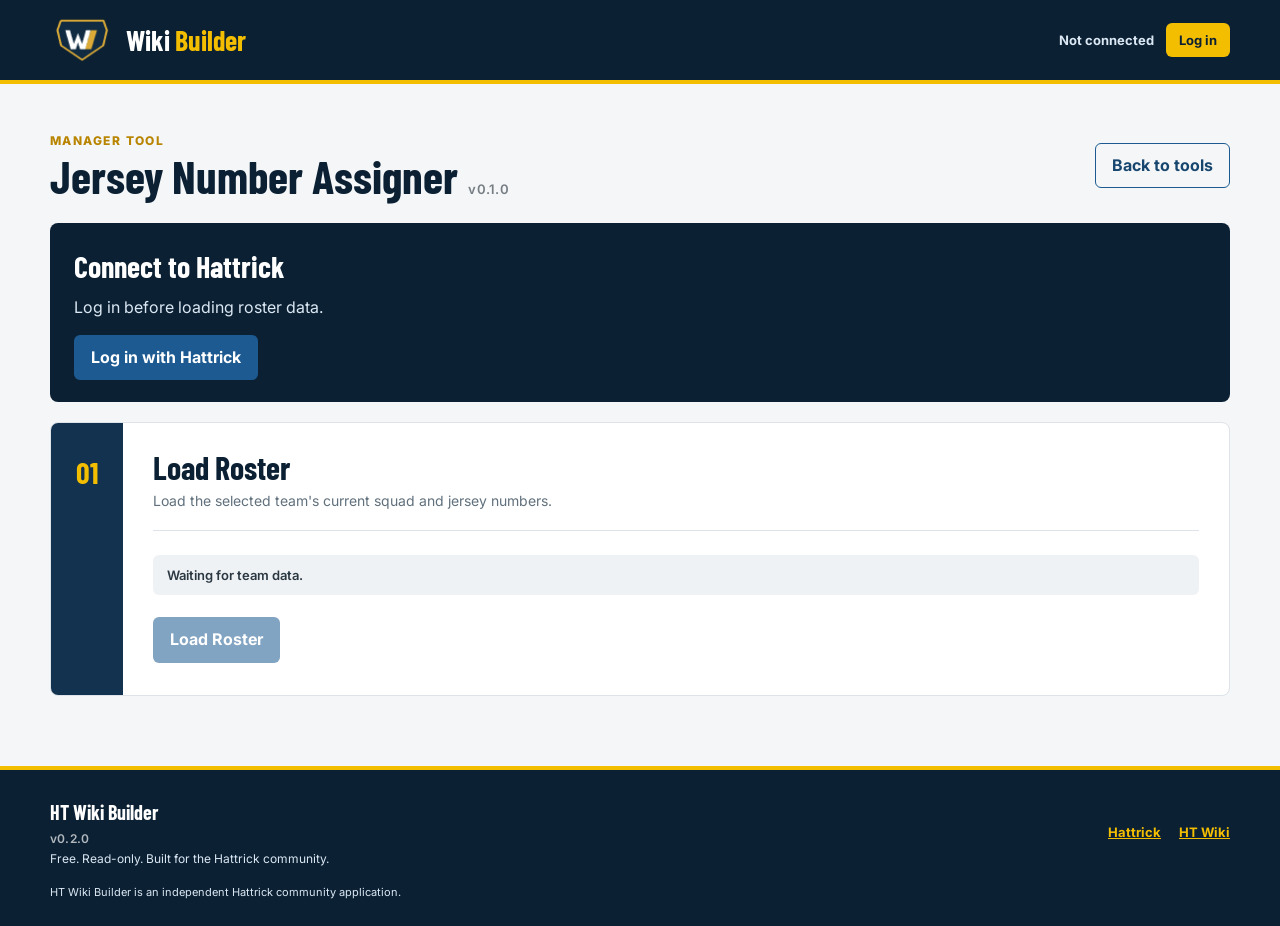
==== jersey.html @ 8957c94c "add jersey and full update" ====
<!DOCTYPE html><html lang="en"><head><meta charset="UTF-8"><meta name="viewport" content="width=device-width,initial-scale=1.0"><title>Jersey Number Assigner - HT Wiki Builder</title><meta name="description" content="Prepare jersey number assignments for your Hattrick roster."><link rel="icon" href="/favicon.ico" sizes="any"><link rel="icon" type="image/png" sizes="32x32" href="/favicon-32x32.png"><link rel="apple-touch-icon" href="/apple-touch-icon.png"><link rel="preconnect" href="https://fonts.googleapis.com"><link rel="preconnect" href="https://fonts.gstatic.com" crossorigin><link href="https://fonts.googleapis.com/css2?family=Barlow+Condensed:wght@500;600;700&family=Inter:wght@400;500;600;700&display=swap" rel="stylesheet"><link rel="stylesheet" href="/styles.css?v=0.2.0"></head><body>
<header class="site-header"><div class="header-inner"><a class="brand" href="/"><span class="brand-mark"><img class="brand-logo" src="/ht-wiki-builder-logo.png" alt=""></span><span class="brand-name"><span class="brand-wiki">Wiki</span><span class="brand-builder">Builder</span></span></a><div class="header-status"><div id="user-status" class="user-status">Not connected</div><a id="header-login" class="button button-small button-gold" href="/auth/login">Log in</a><a id="header-logout" class="button button-small button-outline" href="/auth/logout" hidden>Log out</a></div></div></header>
<main class="builder-page"><div class="builder-page-inner"><div class="builder-heading"><div><div class="eyebrow">Manager Tool</div><div class="builder-title-line"><h1>Jersey Number Assigner</h1><span class="page-version" data-htwb-version="jersey"></span></div></div><a class="button button-outline-dark" href="/">Back to tools</a></div>
<div id="login-panel" class="builder-login"><h2>Connect to Hattrick</h2><p>Log in before loading roster data.</p><a class="button button-primary" href="/auth/login">Log in with Hattrick</a></div><div id="connected-panel" class="builder-account" hidden><div><span class="builder-account-label">Connected to Hattrick</span><div class="connected-team-identity"><img id="team-logo" class="connected-team-logo" alt="" referrerpolicy="no-referrer" hidden><div><strong id="team-name">Loading team...</strong><div class="builder-account-details"><span id="manager-name"></span><span id="team-id"></span></div></div></div></div></div>
<section class="builder-section"><div class="builder-section-number">01</div><div class="builder-section-content"><div class="builder-section-heading"><h2>Load Roster</h2><p>Load the selected team's current squad and jersey numbers.</p></div><div id="jersey-status" class="builder-status">Waiting for team data.</div><div class="builder-actions"><button id="jersey-load-button" class="button button-primary" type="button" disabled>Load Roster</button></div></div></section>
<section id="jersey-mode-section" class="builder-section" hidden><div class="builder-section-number">02</div><div class="builder-section-content"><div class="builder-section-heading"><h2>Choose Assignment</h2><p>Keep the current roster numbers and fill only the blanks, or prepare a complete reset.</p></div><div class="jersey-mode-grid">
<label class="jersey-mode-card"><input type="radio" name="jersey-mode" value="new" checked><span class="jersey-mode-copy"><strong>Assign numbers to unnumbered players only</strong><span>Keep every existing number and assign only players who do not currently have one.</span></span></label>
<label class="jersey-mode-card"><input type="radio" name="jersey-mode" value="reset"><span class="jersey-mode-copy"><strong>Reassign entire roster</strong><span>Prepare a complete roster reset and show only the changes you need to make.</span></span></label>
</div><div class="builder-actions"><button id="jersey-prepare-button" class="button button-primary" type="button">Prepare Numbers</button></div></div></section>
<section id="jersey-results-section" class="builder-section" hidden><div class="builder-section-number">03</div><div class="builder-section-content"><div class="builder-section-heading"><h2 id="jersey-results-title">Jersey Numbers</h2><p id="jersey-results-note"></p></div>
<div id="jersey-new-results" class="jersey-result-block" hidden><h3>Numbers to assign</h3><ul id="jersey-new-list" class="jersey-assignment-list"></ul><p id="jersey-new-empty" class="jersey-empty" hidden>Every player already has a jersey number.</p></div>
<div id="jersey-reset-results" hidden><div class="jersey-result-block"><h3>Numbers to change</h3><div id="jersey-change-table-wrap" class="table-wrap"><table><thead><tr><th>Player</th><th class="number">Current #</th><th class="number">New #</th></tr></thead><tbody id="jersey-change-body"></tbody></table></div><p id="jersey-change-empty" class="jersey-empty" hidden>No jersey numbers need to change.</p></div><div class="jersey-result-block"><h3>Unchanged</h3><ul id="jersey-unchanged-list" class="jersey-unchanged-list"></ul><p id="jersey-unchanged-empty" class="jersey-empty" hidden>No players keep their current number in this reset.</p></div></div>
</div></section></div></main>
<footer class="site-footer"><div class="footer-inner"><div><strong>HT Wiki Builder <span class="footer-version" data-htwb-version="app"></span></strong><span>Free. Read-only. Built for the Hattrick community.</span></div><div class="footer-links"><a href="https://www.hattrick.org/" target="_blank" rel="noopener noreferrer">Hattrick</a><a href="https://wiki.hattrick.org/" target="_blank" rel="noopener noreferrer">HT Wiki</a></div></div><div class="footer-legal">HT Wiki Builder is an independent Hattrick community application.</div></footer><script type="module" src="/versions.js?v=0.2.0"></script><script src="/app.js?v=0.2.0"></script><script src="/jersey.js?v=0.1.0"></script></body></html>
---- styles.css ----
:root {
  --blue-950: #0b2033;
  --blue-900: #12324f;
  --blue-800: #17466f;
  --blue-700: #1c5a91;
  --blue-600: #1e6bc1;
  --blue-100: #dbe8f4;
  --gold: #f4be00;
  --gold-dark: #b98500;
  --white: #ffffff;
  --gray-50: #f8fafc;
  --gray-100: #eef2f5;
  --gray-200: #dde3e8;
  --gray-300: #c6cfd6;
  --gray-500: #7a8791;
  --gray-600: #60707c;
  --gray-700: #46545f;
  --gray-800: #2b3842;
  --green: #1d6d45;
  --green-light: #e7f6ee;
  --red: #9b2f2f;
  --red-light: #fbecec;
}

* { box-sizing: border-box; }
html { scroll-behavior: smooth; }
body {
  margin: 0;
  color: var(--gray-800);
  background: #f4f6f8;
  font-family: "Inter", Arial, sans-serif;
  line-height: 1.45;
}
a { color: inherit; }
button, input, select, textarea { font: inherit; }
button { cursor: pointer; }
button:disabled { cursor: not-allowed; opacity: .55; }

.site-header {
  background: var(--blue-950);
  border-bottom: 4px solid var(--gold);
  color: var(--white);
}
.header-inner,
.footer-inner,
.hero-inner,
.builder-page-inner,
.tool-section {
  width: min(1180px, calc(100% - 48px));
  margin: 0 auto;
}
.header-inner {
  min-height: 80px;
  display: flex;
  align-items: center;
  justify-content: space-between;
  gap: 24px;
}
.brand { display: inline-flex; align-items: center; gap: 12px; text-decoration: none; }
.brand-mark { width: 64px; height: 52px; display: grid; place-items: center; }
.brand-logo { max-width: 100%; max-height: 100%; object-fit: contain; }
.brand-name {
  display: inline-flex;
  gap: 5px;
  font-family: "Barlow Condensed", sans-serif;
  font-size: 28px;
  font-weight: 700;
  line-height: 1;
}
.brand-wiki { color: var(--white); }
.brand-builder { color: var(--gold); }
.header-status { display: flex; align-items: center; gap: 12px; }
.user-status { color: var(--blue-100); font-size: 13px; font-weight: 700; }

.button {
  min-height: 42px;
  display: inline-flex;
  align-items: center;
  justify-content: center;
  gap: 8px;
  padding: 10px 16px;
  border: 1px solid transparent;
  border-radius: 6px;
  text-decoration: none;
  font-weight: 700;
}
.button-small { min-height: 34px; padding: 7px 12px; font-size: 13px; }
.button-primary { background: var(--blue-700); color: var(--white); }
.button-primary:hover { background: var(--blue-800); }
.button-gold { background: var(--gold); color: var(--blue-950); }
.button-outline { border-color: rgba(255,255,255,.5); color: var(--white); background: transparent; }
.button-outline-dark { border-color: var(--blue-700); color: var(--blue-800); background: transparent; }

.hero { background: linear-gradient(135deg, var(--blue-950), var(--blue-800)); color: var(--white); }
.hero-inner { padding: 62px 0; display: grid; grid-template-columns: minmax(0, 1.35fr) minmax(280px, .65fr); gap: 56px; align-items: center; }
.eyebrow { color: var(--gold-dark); font-size: 12px; font-weight: 800; letter-spacing: .12em; text-transform: uppercase; }
.hero .eyebrow { color: var(--gold); }
.hero h1 { margin: 10px 0 18px; font-family: "Barlow Condensed", sans-serif; font-size: clamp(52px, 7vw, 78px); line-height: .92; }
.hero h1 span { color: var(--gold); }
.hero-text { max-width: 680px; color: var(--blue-100); font-size: 18px; }
.login-panel, .connected-panel { margin-top: 28px; }
.login-note { margin: 10px 0 0; color: var(--blue-100); font-size: 12px; }
.connected-label, .builder-account-label { display: block; margin-bottom: 8px; font-size: 11px; font-weight: 800; letter-spacing: .08em; text-transform: uppercase; color: var(--gold); }
.connected-team-identity { display: flex; align-items: center; gap: 12px; min-width: 0; }
.connected-team-logo { height: 54px; width: auto; max-width: 90px; object-fit: contain; flex: 0 0 auto; }
.connected-team-name { font-family: "Barlow Condensed", sans-serif; font-size: 28px; font-weight: 700; }
.connected-team-details, .builder-account-details { display: flex; flex-wrap: wrap; gap: 8px 16px; color: var(--blue-100); font-size: 12px; }
.team-selector-wrapper { margin-top: 14px; display: flex; align-items: center; gap: 10px; }
.team-selector-wrapper label { font-size: 12px; font-weight: 700; }
.team-selector { min-width: 260px; min-height: 38px; padding: 7px 32px 7px 10px; border: 1px solid var(--gray-300); border-radius: 6px; background: var(--white); color: var(--blue-950); }

.hero-card { overflow: hidden; background: rgba(255,255,255,.08); border: 1px solid rgba(255,255,255,.16); border-radius: 12px; }
.hero-card-header { padding: 16px 18px; display: flex; justify-content: space-between; border-bottom: 1px solid rgba(255,255,255,.14); }
.hero-card-title { font-family: "Barlow Condensed", sans-serif; font-size: 20px; font-weight: 700; }
.status-dot { width: 10px; height: 10px; margin-top: 6px; border-radius: 50%; background: var(--gold); }
.hero-card-body { padding: 10px 18px 18px; }
.feature-row { display: grid; grid-template-columns: 36px 1fr; gap: 10px; padding: 12px 0; border-bottom: 1px solid rgba(255,255,255,.10); }
.feature-row:last-child { border-bottom: 0; }
.feature-number { color: var(--gold); font-family: "Barlow Condensed", sans-serif; font-weight: 700; }
.feature-row strong, .feature-row span { display: block; }
.feature-row span { margin-top: 2px; color: var(--blue-100); font-size: 12px; }

.workspace { padding: 58px 0 70px; }
.tool-section + .tool-section { margin-top: 58px; }
.section-heading { display: flex; align-items: end; justify-content: space-between; gap: 30px; margin-bottom: 24px; }
.section-heading h2 { margin: 4px 0 0; color: var(--blue-950); font-family: "Barlow Condensed", sans-serif; font-size: 40px; }
.section-heading p { max-width: 520px; margin: 0; color: var(--gray-600); }
.tool-grid { display: grid; grid-template-columns: repeat(4, minmax(0, 1fr)); gap: 18px; }
.tool-card { min-width: 0; display: flex; flex-direction: column; min-height: 280px; padding: 20px; background: var(--white); border: 1px solid var(--gray-200); border-radius: 9px; box-shadow: 0 8px 22px rgba(11,32,51,.06); }
.tool-card-topline { display: flex; justify-content: space-between; align-items: center; gap: 10px; }
.tool-card-number { color: var(--gold-dark); font-family: "Barlow Condensed", sans-serif; font-size: 26px; font-weight: 700; }
.tool-card-badge { padding: 4px 7px; border-radius: 999px; background: var(--gray-100); color: var(--gray-600); font-size: 10px; font-weight: 800; text-transform: uppercase; }
.tool-card-badge-live { background: var(--green-light); color: var(--green); }
.tool-card-content { flex: 1; }
.tool-card h3 { margin: 20px 0 8px; color: var(--blue-950); font-family: "Barlow Condensed", sans-serif; font-size: 26px; line-height: 1.05; }
.tool-card p { margin: 0; color: var(--gray-600); font-size: 13px; }
.tool-card-action { margin-top: 20px; color: var(--blue-700); font-size: 13px; font-weight: 800; text-decoration: none; }
.tool-card-action.disabled { color: var(--gray-500); }

.builder-page { padding: 48px 0 70px; }
.builder-heading { margin-bottom: 24px; display: flex; justify-content: space-between; align-items: center; gap: 24px; }
.builder-heading h1 { margin: 4px 0 0; color: var(--blue-950); font-family: "Barlow Condensed", sans-serif; font-size: 46px; line-height: 1; }
.builder-title-line { display: flex; align-items: baseline; gap: .65rem; flex-wrap: wrap; }
.page-version, .tool-version, .version-label, .footer-version { font-family: "Inter", sans-serif; font-weight: 600; letter-spacing: .02em; }
.page-version { font-size: .82rem; color: rgba(28,38,47,.58); }
.tool-version { margin-top: -.3rem; margin-bottom: .7rem; font-size: .75rem; color: rgba(28,38,47,.58); }
.version-label, .footer-version { font-size: .72em; opacity: .68; }
.builder-login, .builder-account { margin-bottom: 20px; padding: 22px 24px; background: var(--blue-950); color: var(--white); border-radius: 8px; }
.builder-login h2 { margin: 0 0 7px; font-family: "Barlow Condensed", sans-serif; font-size: 30px; }
.builder-login p { margin: 0 0 16px; color: var(--blue-100); }
.builder-account { display: flex; justify-content: space-between; align-items: center; gap: 20px; }
.builder-account strong { display: block; font-family: "Barlow Condensed", sans-serif; font-size: 26px; }
.builder-section { display: grid; grid-template-columns: 72px minmax(0, 1fr); margin-top: 18px; overflow: hidden; background: var(--white); border: 1px solid var(--gray-200); border-radius: 8px; }
.builder-section-number { padding: 28px 18px; background: var(--blue-900); color: var(--gold); font-family: "Barlow Condensed", sans-serif; font-size: 30px; font-weight: 700; text-align: center; }
.builder-section-content { min-width: 0; padding: 28px 30px 32px; }
.builder-section-heading { margin-bottom: 24px; padding-bottom: 18px; border-bottom: 1px solid var(--gray-200); }
.builder-section-heading h2 { margin: 0; color: var(--blue-950); font-family: "Barlow Condensed", sans-serif; font-size: 32px; line-height: 1; }
.builder-section-heading h3 { margin: 0; color: var(--blue-950); font-family: "Barlow Condensed", sans-serif; font-size: 24px; }
.builder-section-heading p { margin: 8px 0 0; color: var(--gray-600); font-size: 14px; }
.builder-actions { margin-top: 22px; display: flex; align-items: center; flex-wrap: wrap; gap: 12px; }
.builder-notice { margin-top: 18px; padding: 14px 16px; background: #fff8dc; border-left: 4px solid var(--gold-dark); color: var(--gray-800); font-size: 13px; }
.builder-status { margin-top: 16px; padding: 11px 14px; border-radius: 6px; background: var(--gray-100); font-size: 13px; font-weight: 600; }
.builder-status-success { background: var(--green-light); color: var(--green); }
.builder-status-error { background: var(--red-light); color: var(--red); }

.form-control { display: flex; flex-direction: column; gap: 6px; }
.form-control label { color: var(--blue-950); font-size: 12px; font-weight: 700; }
input[type="text"], input[type="number"], select, textarea {
  border: 1px solid var(--gray-300); border-radius: 6px; background: var(--white); color: var(--gray-800); outline: none;
}
input[type="text"], input[type="number"], select { min-height: 42px; padding: 9px 11px; }
textarea { width: 100%; padding: 11px 12px; resize: vertical; }
input:focus, select:focus, textarea:focus { border-color: var(--blue-600); box-shadow: 0 0 0 3px rgba(30,107,193,.12); }

.summary-grid, .roster-summary, .lineup-summary { display: grid; grid-template-columns: repeat(auto-fit, minmax(165px, 1fr)); gap: 14px; margin-top: 18px; }
.summary-item, .roster-summary-item, .lineup-summary-item { min-width: 0; padding: 13px 14px; background: var(--gray-50); border: 1px solid var(--gray-200); border-radius: 7px; }
.summary-label, .roster-summary-label, .lineup-summary-label { display: block; margin-bottom: 5px; color: var(--gray-600); font-size: 11px; font-weight: 800; letter-spacing: .04em; text-transform: uppercase; }
.summary-value, .roster-summary-value, .lineup-summary-value { display: block; color: var(--blue-950); font-family: "Barlow Condensed", sans-serif; font-size: 20px; font-weight: 700; line-height: 1.15; overflow-wrap: anywhere; }

.table-wrap, .lineup-table-wrap, .roster-table-wrap { width: 100%; margin-top: 18px; overflow-x: auto; border: 1px solid var(--gray-200); border-radius: 7px; }
table { width: 100%; border-collapse: collapse; background: var(--white); }
th, td { padding: 10px 12px; border-bottom: 1px solid var(--gray-200); text-align: left; vertical-align: middle; }
th { background: var(--gray-50); color: var(--blue-950); font-size: 11px; letter-spacing: .03em; text-transform: uppercase; }
td { font-size: 13px; }
tr:last-child td { border-bottom: 0; }
.number { text-align: right; font-variant-numeric: tabular-nums; }
.player-number-name { font-weight: 700; color: var(--blue-950); white-space: nowrap; }
.coach-badge { margin-left: 5px; color: var(--gray-500); font-size: 10px; font-weight: 700; }

.team-section-option-list { display: grid; gap: 10px; }
.team-section-option { border: 1px solid var(--gray-200); border-radius: 7px; background: var(--gray-50); }
.team-section-option-header { display: grid; grid-template-columns: 22px 1fr; gap: 10px; padding: 13px 14px; cursor: pointer; }
.team-section-option-header input { margin-top: 3px; }
.team-section-option-copy strong, .team-section-option-copy span { display: block; }
.team-section-option-copy strong { color: var(--blue-950); }
.team-section-option-copy span { margin-top: 3px; color: var(--gray-600); font-size: 12px; }
.team-section-option-disabled { opacity: .56; }
.team-section-suboptions { margin: 0 14px 14px 46px; padding: 12px; border: 1px solid var(--gray-200); border-radius: 6px; }
.team-section-suboptions label { display: block; margin: 6px 0; font-size: 12px; }
.team-wiki-input { width: min(360px, 100%); margin-top: 5px; }
.team-section-picker-actions { display: flex; flex-wrap: wrap; gap: 8px; margin-bottom: 12px; }
.team-create-article { display: flex; align-items: center; flex-wrap: wrap; gap: 12px; margin-top: 18px; }
.team-selection-status { color: var(--gray-600); font-size: 12px; }
.wiki-output { min-height: 430px; background: var(--blue-950); color: var(--white); border-color: var(--blue-900); font-family: monospace; font-size: 13px; line-height: 1.55; }
.copy-status { color: var(--green); font-size: 13px; font-weight: 700; }

.roster-formula-copy { max-width: 900px; color: var(--gray-600); font-size: 13px; line-height: 1.55; }
.roster-formula-block { margin-top: 10px; padding: 10px 12px; overflow-x: auto; background: var(--white); border: 1px solid var(--gray-200); border-radius: 6px; color: var(--blue-950); font-family: monospace; font-size: 13px; white-space: nowrap; }

.jersey-mode-grid { display: grid; grid-template-columns: repeat(2, minmax(0,1fr)); gap: 14px; }
.jersey-mode-card { position: relative; display: block; padding: 17px; border: 1px solid var(--gray-200); border-radius: 8px; background: var(--gray-50); cursor: pointer; }
.jersey-mode-card input { position: absolute; top: 18px; left: 16px; }
.jersey-mode-copy { display: block; padding-left: 28px; }
.jersey-mode-copy strong { display: block; color: var(--blue-950); }
.jersey-mode-copy span { display: block; margin-top: 5px; color: var(--gray-600); font-size: 12px; }
.jersey-result-block + .jersey-result-block { margin-top: 26px; }
.jersey-result-block h3 { margin: 0 0 10px; color: var(--blue-950); font-family: "Barlow Condensed", sans-serif; font-size: 26px; }
.jersey-assignment-list, .jersey-unchanged-list { list-style: none; margin: 0; padding: 0; display: grid; gap: 7px; }
.jersey-assignment-list li, .jersey-unchanged-list li { padding: 10px 12px; border: 1px solid var(--gray-200); border-radius: 6px; background: var(--gray-50); color: var(--blue-950); font-weight: 700; }
.jersey-empty { color: var(--gray-600); font-size: 13px; }

.lineup-match-picker { margin-top: 18px; padding: 13px 14px; background: var(--gray-50); border: 1px solid var(--gray-200); border-radius: 7px; }
.lineup-choice-select { width: 100%; font-family: "Barlow Condensed", sans-serif; font-size: 18px; font-weight: 700; }
.lineup-choice-note { display: block; margin-top: 6px; color: var(--gray-600); font-size: 11px; }
.lineup-details { margin-top: 18px; }
.lineup-details summary { color: var(--blue-700); font-weight: 700; cursor: pointer; }
.lineup-note { color: var(--gray-600); font-size: 12px; }
.pitch { margin: 20px auto; max-width: 850px; padding: 18px; background: #edf4ed; border: 2px solid #b6c9b5; border-radius: 8px; }
.pitch-row { display: grid; grid-template-columns: repeat(5, 1fr); gap: 10px; margin: 11px 0; }
.pitch-row.pitch-row-gk { grid-template-columns: repeat(5, 1fr); }
.lineup-position { min-height: 83px; padding: 8px; display: flex; flex-direction: column; justify-content: center; align-items: center; text-align: center; border: 1px solid var(--gray-300); border-radius: 7px; background: var(--white); }
.lineup-position.empty { opacity: .35; }
.lineup-position-full { outline: 3px solid rgba(244,190,0,.72); }
.lineup-position-partial { outline: 3px dashed rgba(244,190,0,.72); }
.lineup-position-name { color: var(--gray-500); font-size: 10px; font-weight: 800; }
.lineup-player-name { margin-top: 4px; color: var(--blue-950); font-size: 12px; font-weight: 800; }
.lineup-player-rating { margin-top: 3px; color: var(--gray-600); font-size: 10px; }
.lineup-substitute-grid { display: grid; grid-template-columns: repeat(7, minmax(0,1fr)); gap: 9px; }
.lineup-role-grid { display: grid; grid-template-columns: repeat(2, minmax(0,1fr)); gap: 14px; }
.lineup-role-card { padding: 14px; background: var(--gray-50); border: 1px solid var(--gray-200); border-radius: 7px; }
.lineup-role-card strong, .lineup-role-card span { display: block; }
.lineup-role-card span { margin-top: 5px; color: var(--blue-950); font-weight: 700; }
.lineup-penalties { margin-top: 18px; }
.lineup-penalties h3 { font-family: "Barlow Condensed", sans-serif; font-size: 25px; color: var(--blue-950); }

.site-footer { background: var(--blue-950); color: var(--blue-100); border-top: 4px solid var(--gold); }
.footer-inner { padding: 28px 0 18px; display: flex; align-items: center; justify-content: space-between; gap: 30px; }
.footer-inner strong, .footer-inner span { display: block; }
.footer-inner strong { color: var(--white); font-family: "Barlow Condensed", sans-serif; font-size: 20px; }
.footer-inner span { margin-top: 3px; font-size: 12px; }
.footer-links { display: flex; gap: 18px; }
.footer-links a { color: var(--gold); font-size: 13px; font-weight: 700; }
.footer-legal { width: min(1180px, calc(100% - 48px)); margin: 0 auto; padding: 0 0 25px; color: var(--blue-100); font-size: 11px; }
[hidden] { display: none !important; }

@media (max-width: 1000px) { .tool-grid { grid-template-columns: repeat(2, minmax(0,1fr)); } .lineup-substitute-grid { grid-template-columns: repeat(4, minmax(0,1fr)); } }
@media (max-width: 800px) {
  .header-inner, .footer-inner, .section-heading, .builder-heading { align-items: flex-start; flex-direction: column; }
  .header-status { width: 100%; }
  .hero-inner { padding: 50px 0; grid-template-columns: 1fr; gap: 40px; }
  .builder-section { grid-template-columns: 1fr; }
  .builder-section-number { padding: 8px 20px; text-align: left; }
  .builder-account { align-items: flex-start; flex-direction: column; }
  .jersey-mode-grid, .lineup-role-grid { grid-template-columns: 1fr; }
}
@media (max-width: 560px) {
  .header-inner, .footer-inner, .hero-inner, .builder-page-inner, .tool-section { width: min(100% - 28px, 1180px); }
  .footer-legal { width: min(100% - 28px, 1180px); }
  .brand-name { font-size: 24px; }
  .brand-mark { width: 55px; height: 44px; }
  .header-status { flex-wrap: wrap; }
  .tool-grid { grid-template-columns: 1fr; }
  .builder-section-content { padding: 22px 16px 26px; }
  .team-selector-wrapper { align-items: flex-start; flex-direction: column; }
  .team-selector { width: 100%; min-width: 0; }
  .pitch { padding: 8px; }
  .pitch-row { gap: 4px; }
  .lineup-position { min-height: 74px; padding: 4px; }
  .lineup-substitute-grid { grid-template-columns: repeat(2, minmax(0,1fr)); }
}
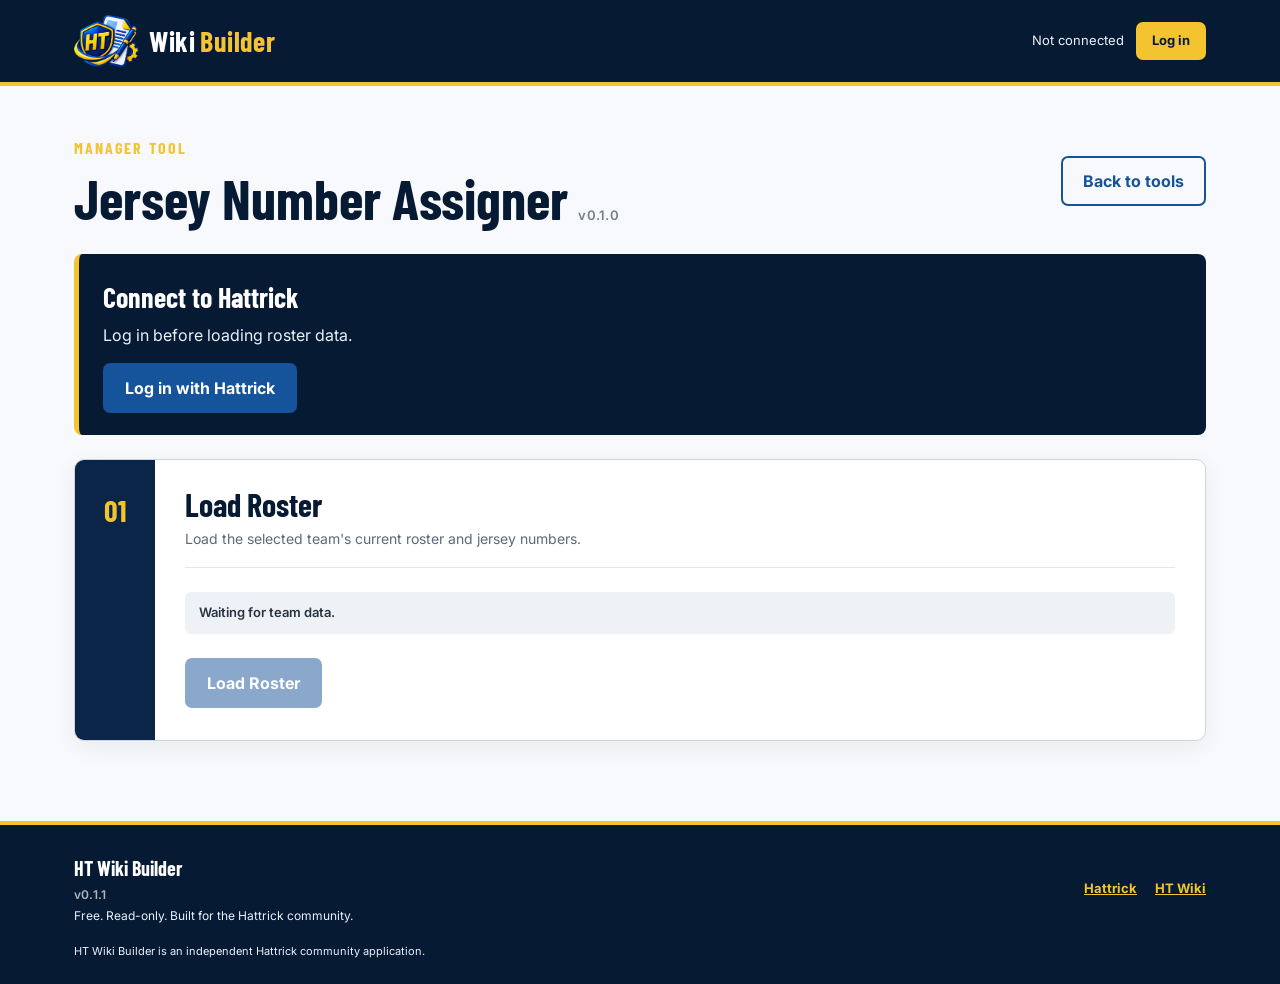
==== commit f02dce94: "add jersey take 2" ====
--- a/jersey.html
+++ b/jersey.html
@@ -1,14 +1,284 @@
-<!DOCTYPE html><html lang="en"><head><meta charset="UTF-8"><meta name="viewport" content="width=device-width,initial-scale=1.0"><title>Jersey Number Assigner - HT Wiki Builder</title><meta name="description" content="Prepare jersey number assignments for your Hattrick roster."><link rel="icon" href="/favicon.ico" sizes="any"><link rel="icon" type="image/png" sizes="32x32" href="/favicon-32x32.png"><link rel="apple-touch-icon" href="/apple-touch-icon.png"><link rel="preconnect" href="https://fonts.googleapis.com"><link rel="preconnect" href="https://fonts.gstatic.com" crossorigin><link href="https://fonts.googleapis.com/css2?family=Barlow+Condensed:wght@500;600;700&family=Inter:wght@400;500;600;700&display=swap" rel="stylesheet"><link rel="stylesheet" href="/styles.css?v=0.2.0"></head><body>
-<header class="site-header"><div class="header-inner"><a class="brand" href="/"><span class="brand-mark"><img class="brand-logo" src="/ht-wiki-builder-logo.png" alt=""></span><span class="brand-name"><span class="brand-wiki">Wiki</span><span class="brand-builder">Builder</span></span></a><div class="header-status"><div id="user-status" class="user-status">Not connected</div><a id="header-login" class="button button-small button-gold" href="/auth/login">Log in</a><a id="header-logout" class="button button-small button-outline" href="/auth/logout" hidden>Log out</a></div></div></header>
-<main class="builder-page"><div class="builder-page-inner"><div class="builder-heading"><div><div class="eyebrow">Manager Tool</div><div class="builder-title-line"><h1>Jersey Number Assigner</h1><span class="page-version" data-htwb-version="jersey"></span></div></div><a class="button button-outline-dark" href="/">Back to tools</a></div>
-<div id="login-panel" class="builder-login"><h2>Connect to Hattrick</h2><p>Log in before loading roster data.</p><a class="button button-primary" href="/auth/login">Log in with Hattrick</a></div><div id="connected-panel" class="builder-account" hidden><div><span class="builder-account-label">Connected to Hattrick</span><div class="connected-team-identity"><img id="team-logo" class="connected-team-logo" alt="" referrerpolicy="no-referrer" hidden><div><strong id="team-name">Loading team...</strong><div class="builder-account-details"><span id="manager-name"></span><span id="team-id"></span></div></div></div></div></div>
-<section class="builder-section"><div class="builder-section-number">01</div><div class="builder-section-content"><div class="builder-section-heading"><h2>Load Roster</h2><p>Load the selected team's current squad and jersey numbers.</p></div><div id="jersey-status" class="builder-status">Waiting for team data.</div><div class="builder-actions"><button id="jersey-load-button" class="button button-primary" type="button" disabled>Load Roster</button></div></div></section>
-<section id="jersey-mode-section" class="builder-section" hidden><div class="builder-section-number">02</div><div class="builder-section-content"><div class="builder-section-heading"><h2>Choose Assignment</h2><p>Keep the current roster numbers and fill only the blanks, or prepare a complete reset.</p></div><div class="jersey-mode-grid">
-<label class="jersey-mode-card"><input type="radio" name="jersey-mode" value="new" checked><span class="jersey-mode-copy"><strong>Assign numbers to unnumbered players only</strong><span>Keep every existing number and assign only players who do not currently have one.</span></span></label>
-<label class="jersey-mode-card"><input type="radio" name="jersey-mode" value="reset"><span class="jersey-mode-copy"><strong>Reassign entire roster</strong><span>Prepare a complete roster reset and show only the changes you need to make.</span></span></label>
-</div><div class="builder-actions"><button id="jersey-prepare-button" class="button button-primary" type="button">Prepare Numbers</button></div></div></section>
-<section id="jersey-results-section" class="builder-section" hidden><div class="builder-section-number">03</div><div class="builder-section-content"><div class="builder-section-heading"><h2 id="jersey-results-title">Jersey Numbers</h2><p id="jersey-results-note"></p></div>
-<div id="jersey-new-results" class="jersey-result-block" hidden><h3>Numbers to assign</h3><ul id="jersey-new-list" class="jersey-assignment-list"></ul><p id="jersey-new-empty" class="jersey-empty" hidden>Every player already has a jersey number.</p></div>
-<div id="jersey-reset-results" hidden><div class="jersey-result-block"><h3>Numbers to change</h3><div id="jersey-change-table-wrap" class="table-wrap"><table><thead><tr><th>Player</th><th class="number">Current #</th><th class="number">New #</th></tr></thead><tbody id="jersey-change-body"></tbody></table></div><p id="jersey-change-empty" class="jersey-empty" hidden>No jersey numbers need to change.</p></div><div class="jersey-result-block"><h3>Unchanged</h3><ul id="jersey-unchanged-list" class="jersey-unchanged-list"></ul><p id="jersey-unchanged-empty" class="jersey-empty" hidden>No players keep their current number in this reset.</p></div></div>
-</div></section></div></main>
-<footer class="site-footer"><div class="footer-inner"><div><strong>HT Wiki Builder <span class="footer-version" data-htwb-version="app"></span></strong><span>Free. Read-only. Built for the Hattrick community.</span></div><div class="footer-links"><a href="https://www.hattrick.org/" target="_blank" rel="noopener noreferrer">Hattrick</a><a href="https://wiki.hattrick.org/" target="_blank" rel="noopener noreferrer">HT Wiki</a></div></div><div class="footer-legal">HT Wiki Builder is an independent Hattrick community application.</div></footer><script type="module" src="/versions.js?v=0.2.0"></script><script src="/app.js?v=0.2.0"></script><script src="/jersey.js?v=0.1.0"></script></body></html>
+<!DOCTYPE html>
+<html lang="en">
+<head>
+  <meta charset="UTF-8">
+  <meta name="viewport" content="width=device-width, initial-scale=1.0">
+
+  <title>Jersey Number Assigner - HT Wiki Builder</title>
+
+  <meta
+    name="description"
+    content="Prepare jersey number assignments for your Hattrick roster."
+  >
+
+  <link rel="icon" href="/favicon.ico" sizes="any">
+  <link rel="icon" type="image/png" sizes="32x32" href="/favicon-32x32.png">
+  <link rel="apple-touch-icon" href="/apple-touch-icon.png">
+
+  <link rel="preconnect" href="https://fonts.googleapis.com">
+  <link rel="preconnect" href="https://fonts.gstatic.com" crossorigin>
+
+  <link
+    href="https://fonts.googleapis.com/css2?family=Barlow+Condensed:wght@500;600;700&family=Inter:wght@400;500;600;700&display=swap"
+    rel="stylesheet"
+  >
+
+  <link rel="stylesheet" href="/styles.css?v=0.2.1">
+</head>
+
+<body>
+  <header class="site-header">
+    <div class="header-inner">
+      <a class="brand" href="/" aria-label="HT Wiki Builder home">
+        <span class="brand-mark">
+          <img class="brand-logo" src="/ht-wiki-builder-logo.png" alt="">
+        </span>
+
+        <span class="brand-name">
+          <span class="brand-wiki">Wiki</span>
+          <span class="brand-builder">Builder</span>
+        </span>
+      </a>
+
+      <div class="header-status">
+        <div id="user-status" class="user-status">
+          Not connected
+        </div>
+
+        <a
+          id="header-login"
+          class="button button-small button-gold"
+          href="/auth/login"
+        >
+          Log in
+        </a>
+
+        <a
+          id="header-logout"
+          class="button button-small button-outline"
+          href="/auth/logout"
+          hidden
+        >
+          Log out
+        </a>
+      </div>
+    </div>
+  </header>
+
+  <main class="builder-page">
+    <div class="builder-page-inner">
+      <div class="builder-heading">
+        <div>
+          <div class="eyebrow">Manager Tool</div>
+          <div class="builder-title-line">
+            <h1>Jersey Number Assigner</h1>
+            <span class="page-version" data-htwb-version="jersey"></span>
+          </div>
+        </div>
+
+        <a class="button button-outline-dark" href="/">
+          Back to tools
+        </a>
+      </div>
+
+      <div id="login-panel" class="builder-login">
+        <h2>Connect to Hattrick</h2>
+        <p>Log in before loading roster data.</p>
+
+        <a class="button button-primary" href="/auth/login">
+          Log in with Hattrick
+        </a>
+      </div>
+
+      <div id="connected-panel" class="builder-account" hidden>
+        <div>
+          <span class="builder-account-label">Connected to Hattrick</span>
+          <div class="connected-team-identity">
+            <img
+              id="team-logo"
+              class="connected-team-logo"
+              alt=""
+              referrerpolicy="no-referrer"
+              hidden
+            >
+            <div class="connected-team">
+              <div id="team-name" class="connected-team-name">Loading team...</div>
+              <div class="connected-team-details">
+                <span id="manager-name"></span>
+                <span id="team-id"></span>
+              </div>
+            </div>
+          </div>
+        </div>
+      </div>
+
+      <section class="builder-section">
+        <div class="builder-section-number">01</div>
+
+        <div class="builder-section-content">
+          <div class="builder-section-heading">
+            <div>
+              <h2>Load Roster</h2>
+              <p>
+                Load the selected team's current roster and jersey numbers.
+              </p>
+            </div>
+          </div>
+
+          <div
+            id="jersey-status"
+            class="builder-status"
+            aria-live="polite"
+          >
+            Waiting for team data.
+          </div>
+
+          <div class="builder-actions">
+            <button
+              id="jersey-load-button"
+              class="button button-primary"
+              type="button"
+              disabled
+            >
+              Load Roster
+            </button>
+          </div>
+        </div>
+      </section>
+
+      <section id="jersey-mode-section" class="builder-section" hidden>
+        <div class="builder-section-number">02</div>
+
+        <div class="builder-section-content">
+          <div class="builder-section-heading">
+            <div>
+              <h2>Choose Assignment</h2>
+              <p>
+                Keep the current roster numbers and fill only the blanks, or
+                prepare a complete roster reset.
+              </p>
+            </div>
+          </div>
+
+          <div class="wiki-fields">
+            <label class="wiki-field">
+              <input
+                class="wiki-field-check"
+                type="radio"
+                name="jersey-mode"
+                value="new"
+                checked
+              >
+              <span class="wiki-field-input">
+                <strong>Assign numbers to unnumbered players only</strong>
+                <span class="lineup-choice-note">
+                  Keep every existing number and assign only players who do not
+                  currently have one.
+                </span>
+              </span>
+            </label>
+
+            <label class="wiki-field">
+              <input
+                class="wiki-field-check"
+                type="radio"
+                name="jersey-mode"
+                value="reset"
+              >
+              <span class="wiki-field-input">
+                <strong>Reassign entire roster</strong>
+                <span class="lineup-choice-note">
+                  Prepare a complete reset and separate actual changes from
+                  players whose number stays the same.
+                </span>
+              </span>
+            </label>
+          </div>
+
+          <div class="builder-actions">
+            <button
+              id="jersey-prepare-button"
+              class="button button-primary"
+              type="button"
+            >
+              Prepare Numbers
+            </button>
+          </div>
+        </div>
+      </section>
+
+      <section id="jersey-results-section" class="builder-section" hidden>
+        <div class="builder-section-number">03</div>
+
+        <div class="builder-section-content">
+          <div class="builder-section-heading">
+            <div>
+              <h2 id="jersey-results-title">Jersey Numbers</h2>
+              <p id="jersey-results-note"></p>
+            </div>
+          </div>
+
+          <div id="jersey-new-results" hidden>
+            <h3>Numbers to assign</h3>
+            <ul id="jersey-new-list" class="lineup-diagnostics-list"></ul>
+            <p id="jersey-new-empty" class="lineup-note" hidden>
+              Every player already has a jersey number.
+            </p>
+          </div>
+
+          <div id="jersey-reset-results" hidden>
+            <div>
+              <h3>Numbers to change</h3>
+              <div id="jersey-change-table-wrap" class="lineup-table-wrap">
+                <table class="lineup-table">
+                  <thead>
+                    <tr>
+                      <th scope="col">Player</th>
+                      <th scope="col" class="number">Current #</th>
+                      <th scope="col" class="number">New #</th>
+                    </tr>
+                  </thead>
+                  <tbody id="jersey-change-body"></tbody>
+                </table>
+              </div>
+              <p id="jersey-change-empty" class="lineup-note" hidden>
+                No jersey numbers need to change.
+              </p>
+            </div>
+
+            <div class="lineup-details">
+              <h3>Unchanged</h3>
+              <ul id="jersey-unchanged-list" class="lineup-diagnostics-list"></ul>
+              <p id="jersey-unchanged-empty" class="lineup-note" hidden>
+                No players keep their current number in this reset.
+              </p>
+            </div>
+          </div>
+        </div>
+      </section>
+    </div>
+  </main>
+
+  <footer class="site-footer">
+    <div class="footer-inner">
+      <div>
+        <strong>HT Wiki Builder <span class="footer-version" data-htwb-version="app"></span></strong>
+        <span>Free. Read-only. Built for the Hattrick community.</span>
+      </div>
+
+      <div class="footer-links">
+        <a href="https://www.hattrick.org/" target="_blank" rel="noopener noreferrer">Hattrick</a>
+        <a href="https://wiki.hattrick.org/" target="_blank" rel="noopener noreferrer">HT Wiki</a>
+      </div>
+    </div>
+
+    <div class="footer-legal">
+      HT Wiki Builder is an independent Hattrick community application.
+    </div>
+  </footer>
+
+  <script type="module" src="/versions.js?v=0.2.1&amp;jersey=0.1.0"></script>
+  <script src="/app.js?v=0.1.1"></script>
+  <script src="/jersey.js?v=0.1.0"></script>
+</body>
+</html>
--- a/styles.css
+++ b/styles.css
@@ -1,280 +1,1845 @@
 :root {
-  --blue-950: #0b2033;
-  --blue-900: #12324f;
-  --blue-800: #17466f;
-  --blue-700: #1c5a91;
+  --blue-950: #071a33;
+  --blue-900: #0a2548;
+  --blue-800: #103b6f;
+  --blue-700: #15549b;
   --blue-600: #1e6bc1;
-  --blue-100: #dbe8f4;
-  --gold: #f4be00;
-  --gold-dark: #b98500;
+  --blue-100: #e9f2fb;
+  --lineup-blue-muted: #a8b9cb;
+  --gold: #f4c430;
+  --gold-dark: #d3a714;
   --white: #ffffff;
-  --gray-50: #f8fafc;
-  --gray-100: #eef2f5;
-  --gray-200: #dde3e8;
-  --gray-300: #c6cfd6;
-  --gray-500: #7a8791;
-  --gray-600: #60707c;
-  --gray-700: #46545f;
-  --gray-800: #2b3842;
-  --green: #1d6d45;
-  --green-light: #e7f6ee;
-  --red: #9b2f2f;
-  --red-light: #fbecec;
-}
-
-* { box-sizing: border-box; }
-html { scroll-behavior: smooth; }
+  --gray-50: #f7f9fc;
+  --gray-100: #eef2f6;
+  --gray-200: #e1e7ee;
+  --gray-300: #cbd5df;
+  --gray-500: #7b8795;
+  --gray-600: #5d6978;
+  --gray-800: #293442;
+  --red: #a92b2b;
+  --red-light: #fff0f0;
+  --green: #1f6f43;
+  --green-light: #edf8f2;
+  --shadow: 0 12px 35px rgba(7, 26, 51, 0.12);
+}
+
+* {
+  box-sizing: border-box;
+}
+
+html {
+  scroll-behavior: smooth;
+}
+
 body {
   margin: 0;
+  background: var(--gray-50);
   color: var(--gray-800);
-  background: #f4f6f8;
-  font-family: "Inter", Arial, sans-serif;
-  line-height: 1.45;
-}
-a { color: inherit; }
-button, input, select, textarea { font: inherit; }
-button { cursor: pointer; }
-button:disabled { cursor: not-allowed; opacity: .55; }
+  font-family: "Inter", sans-serif;
+  line-height: 1.5;
+}
+
+a {
+  color: inherit;
+}
+
+button,
+input,
+textarea,
+select {
+  font: inherit;
+}
 
 .site-header {
   background: var(--blue-950);
   border-bottom: 4px solid var(--gold);
   color: var(--white);
 }
-.header-inner,
-.footer-inner,
-.hero-inner,
-.builder-page-inner,
-.tool-section {
-  width: min(1180px, calc(100% - 48px));
+
+.header-inner {
+  max-width: 1180px;
   margin: 0 auto;
-}
-.header-inner {
-  min-height: 80px;
+  padding: 15px 24px;
   display: flex;
   align-items: center;
   justify-content: space-between;
   gap: 24px;
 }
-.brand { display: inline-flex; align-items: center; gap: 12px; text-decoration: none; }
-.brand-mark { width: 64px; height: 52px; display: grid; place-items: center; }
-.brand-logo { max-width: 100%; max-height: 100%; object-fit: contain; }
+
+.brand {
+  display: flex;
+  align-items: center;
+  gap: 10px;
+  text-decoration: none;
+}
+
+.brand-mark {
+  width: 65px;
+  height: 52px;
+  display: block;
+  flex: 0 0 auto;
+}
+
+.brand-logo {
+  width: 100%;
+  height: 100%;
+  display: block;
+  object-fit: contain;
+}
+
 .brand-name {
-  display: inline-flex;
+  display: flex;
   gap: 5px;
+  align-items: baseline;
   font-family: "Barlow Condensed", sans-serif;
   font-size: 28px;
   font-weight: 700;
-  line-height: 1;
-}
-.brand-wiki { color: var(--white); }
-.brand-builder { color: var(--gold); }
-.header-status { display: flex; align-items: center; gap: 12px; }
-.user-status { color: var(--blue-100); font-size: 13px; font-weight: 700; }
+  letter-spacing: 0.02em;
+}
+
+.brand-wiki {
+  color: var(--white);
+}
+
+.brand-builder {
+  color: var(--gold);
+}
+
+.header-status {
+  display: flex;
+  align-items: center;
+  gap: 12px;
+}
+
+.user-status {
+  color: var(--blue-100);
+  font-size: 13px;
+}
 
 .button {
-  min-height: 42px;
   display: inline-flex;
   align-items: center;
   justify-content: center;
+  min-height: 46px;
+  padding: 11px 20px;
+  border: 2px solid transparent;
+  border-radius: 7px;
+  font-weight: 700;
+  text-decoration: none;
+  cursor: pointer;
+  transition:
+    transform 0.15s ease,
+    background 0.15s ease,
+    border-color 0.15s ease;
+}
+
+.button:hover {
+  transform: translateY(-1px);
+}
+
+.button-small {
+  min-height: 36px;
+  padding: 7px 14px;
+  font-size: 13px;
+}
+
+.button-primary {
+  background: var(--blue-700);
+  color: var(--white);
+}
+
+.button-primary:hover {
+  background: var(--blue-600);
+}
+
+.button-gold {
+  background: var(--gold);
+  color: var(--blue-950);
+}
+
+.button-gold:hover {
+  background: var(--gold-dark);
+}
+
+.button-outline {
+  border-color: var(--blue-100);
+  color: var(--white);
+}
+
+.button-outline:hover {
+  background: rgba(255, 255, 255, 0.08);
+}
+
+.button-outline-dark {
+  border-color: var(--blue-700);
+  color: var(--blue-700);
+  background: transparent;
+}
+
+.button-outline-dark:hover {
+  background: var(--blue-100);
+}
+
+.hero {
+  background:
+    linear-gradient(
+      135deg,
+      var(--blue-950) 0%,
+      var(--blue-900) 55%,
+      var(--blue-800) 100%
+    );
+  color: var(--white);
+}
+
+.hero-inner {
+  max-width: 1180px;
+  margin: 0 auto;
+  padding: 75px 24px;
+  display: grid;
+  grid-template-columns: minmax(0, 1.35fr) minmax(300px, 0.65fr);
+  gap: 60px;
+  align-items: center;
+}
+
+.eyebrow {
+  margin-bottom: 10px;
+  color: var(--gold);
+  font-family: "Barlow Condensed", sans-serif;
+  font-size: 16px;
+  font-weight: 700;
+  letter-spacing: 0.13em;
+  text-transform: uppercase;
+}
+
+.hero h1 {
+  max-width: 650px;
+  margin: 0;
+  font-family: "Barlow Condensed", sans-serif;
+  font-size: clamp(52px, 7vw, 82px);
+  font-weight: 700;
+  line-height: 0.94;
+  letter-spacing: -0.02em;
+}
+
+.hero h1 span {
+  color: var(--gold);
+}
+
+.hero-text {
+  max-width: 630px;
+  margin: 25px 0 0;
+  color: var(--blue-100);
+  font-size: 18px;
+}
+
+.login-panel,
+.connected-panel {
+  margin-top: 30px;
+}
+
+.login-note {
+  margin: 10px 0 0;
+  color: var(--blue-100);
+  font-size: 13px;
+}
+
+.connected-panel {
+  max-width: 540px;
+  padding: 18px 20px;
+  background: rgba(255, 255, 255, 0.08);
+  border: 1px solid rgba(255, 255, 255, 0.18);
+  border-left: 4px solid var(--gold);
+  border-radius: 8px;
+}
+
+.connected-label {
+  color: var(--gold);
+  font-size: 12px;
+  font-weight: 700;
+  letter-spacing: 0.09em;
+  text-transform: uppercase;
+}
+
+.connected-team-identity {
+  display: flex;
+  align-items: center;
+  gap: 12px;
+  min-width: 0;
+}
+
+.connected-team-identity > div {
+  min-width: 0;
+}
+
+.connected-team-logo {
+  width: auto;
+  height: 54px;
+  max-width: 90px;
+  flex: 0 0 auto;
+  object-fit: contain;
+  transform: translateY(2px);
+}
+
+.connected-team-logo[hidden] {
+  display: none;
+}
+
+.connected-team-name {
+  margin-top: 4px;
+  font-family: "Barlow Condensed", sans-serif;
+  font-size: 27px;
+  font-weight: 700;
+}
+
+.connected-team-details {
+  margin-top: 3px;
+  display: flex;
+  flex-wrap: wrap;
+  gap: 14px;
+  color: var(--blue-100);
+  font-size: 13px;
+}
+
+.team-selector-wrapper {
+  margin-top: 12px;
+  display: flex;
+  align-items: center;
   gap: 8px;
-  padding: 10px 16px;
-  border: 1px solid transparent;
+}
+
+.team-selector-wrapper label {
+  color: var(--blue-100);
+  font-size: 12px;
+  font-weight: 700;
+}
+
+.team-selector {
+  min-width: 230px;
+  padding: 6px 8px;
+  border: 1px solid var(--gray-300);
+  border-radius: 5px;
+  background: var(--white);
+  color: var(--gray-800);
+  font-size: 12px;
+}
+
+.hero-card {
+  overflow: hidden;
+  background: var(--white);
+  color: var(--gray-800);
+  border-radius: 12px;
+  box-shadow: var(--shadow);
+}
+
+.hero-card-header {
+  padding: 16px 20px;
+  display: flex;
+  align-items: center;
+  justify-content: space-between;
+  background: var(--gold);
+  color: var(--blue-950);
+}
+
+.hero-card-title {
+  font-family: "Barlow Condensed", sans-serif;
+  font-size: 20px;
+  font-weight: 700;
+}
+
+.status-dot {
+  width: 11px;
+  height: 11px;
+  background: var(--blue-700);
+  border-radius: 50%;
+}
+
+.hero-card-body {
+  padding: 12px 22px;
+}
+
+.feature-row {
+  padding: 20px 0;
+  display: grid;
+  grid-template-columns: 46px 1fr;
+  gap: 14px;
+  align-items: start;
+  border-bottom: 1px solid var(--gray-100);
+}
+
+.feature-row:last-child {
+  border-bottom: 0;
+}
+
+.feature-number {
+  color: var(--blue-700);
+  font-family: "Barlow Condensed", sans-serif;
+  font-size: 24px;
+  font-weight: 700;
+}
+
+.feature-row strong,
+.feature-row span {
+  display: block;
+}
+
+.feature-row strong {
+  color: var(--blue-950);
+}
+
+.feature-row span {
+  margin-top: 3px;
+  color: var(--gray-600);
+  font-size: 13px;
+}
+
+.workspace {
+  max-width: 1180px;
+  margin: 0 auto;
+  padding: 65px 24px 85px;
+}
+
+.section-heading {
+  margin-bottom: 28px;
+  display: flex;
+  align-items: end;
+  justify-content: space-between;
+  gap: 30px;
+}
+
+.section-heading h2 {
+  margin: 0;
+  color: var(--blue-950);
+  font-family: "Barlow Condensed", sans-serif;
+  font-size: 40px;
+  line-height: 1;
+}
+
+.section-heading p {
+  margin: 0;
+  color: var(--gray-600);
+}
+
+.tool-grid {
+  display: grid;
+  grid-template-columns: repeat(2, minmax(0, 1fr));
+  gap: 22px;
+}
+
+.tool-card {
+  min-height: 250px;
+  padding: 25px;
+  display: flex;
+  flex-direction: column;
+  background: var(--white);
+  border: 1px solid var(--gray-300);
+  border-top: 5px solid var(--blue-700);
+  border-radius: 9px;
+  box-shadow: 0 6px 20px rgba(7, 26, 51, 0.06);
+}
+
+.tool-card-number {
+  color: var(--gold-dark);
+  font-family: "Barlow Condensed", sans-serif;
+  font-size: 20px;
+  font-weight: 700;
+}
+
+.tool-card-content {
+  flex: 1;
+}
+
+.tool-card h3 {
+  margin: 10px 0 8px;
+  color: var(--blue-950);
+  font-family: "Barlow Condensed", sans-serif;
+  font-size: 27px;
+  line-height: 1.1;
+}
+
+.tool-card p {
+  margin: 0;
+  color: var(--gray-600);
+  font-size: 15px;
+}
+
+.tool-card-action {
+  margin-top: 22px;
+  align-self: flex-start;
+  color: var(--blue-700);
+  font-weight: 700;
+  text-decoration: none;
+}
+
+.tool-card-action.disabled {
+  color: var(--gray-600);
+  cursor: default;
+}
+
+.builder-page {
+  min-height: calc(100vh - 180px);
+  background: var(--gray-50);
+}
+
+.builder-page-inner {
+  max-width: 1180px;
+  margin: 0 auto;
+  padding: 50px 24px 80px;
+}
+
+.builder-heading {
+  margin-bottom: 28px;
+  display: flex;
+  align-items: center;
+  justify-content: space-between;
+  gap: 30px;
+}
+
+.builder-heading h1 {
+  margin: 0;
+  color: var(--blue-950);
+  font-family: "Barlow Condensed", sans-serif;
+  font-size: clamp(38px, 5vw, 56px);
+  line-height: 1;
+}
+
+.builder-login,
+.builder-account {
+  margin-bottom: 24px;
+  padding: 22px 24px;
+  background: var(--blue-950);
+  color: var(--white);
+  border-left: 5px solid var(--gold);
+  border-radius: 8px;
+}
+
+.builder-login h2 {
+  margin: 0 0 5px;
+  font-family: "Barlow Condensed", sans-serif;
+  font-size: 28px;
+}
+
+.builder-login p {
+  margin: 0 0 16px;
+  color: var(--blue-100);
+}
+
+.builder-account {
+  display: flex;
+  align-items: center;
+  justify-content: space-between;
+  gap: 24px;
+}
+
+.builder-account-label {
+  display: block;
+  color: var(--gold);
+  font-size: 11px;
+  font-weight: 700;
+  letter-spacing: 0.1em;
+  text-transform: uppercase;
+}
+
+.builder-account strong {
+  display: block;
+  margin-top: 3px;
+  font-family: "Barlow Condensed", sans-serif;
+  font-size: 26px;
+}
+
+.builder-account-details {
+  margin-top: 3px;
+  display: flex;
+  flex-wrap: wrap;
+  gap: 15px;
+  color: var(--blue-100);
+  font-size: 12px;
+}
+
+.builder-section {
+  margin-top: 24px;
+  display: grid;
+  grid-template-columns: 80px minmax(0, 1fr);
+  overflow: hidden;
+  background: var(--white);
+  border: 1px solid var(--gray-300);
+  border-radius: 10px;
+  box-shadow: 0 7px 24px rgba(7, 26, 51, 0.06);
+}
+
+.builder-section-number {
+  padding: 28px 18px;
+  background: var(--blue-900);
+  color: var(--gold);
+  font-family: "Barlow Condensed", sans-serif;
+  font-size: 30px;
+  font-weight: 700;
+  text-align: center;
+}
+
+.builder-section-content {
+  padding: 28px 30px 32px;
+}
+
+.builder-section-heading {
+  margin-bottom: 24px;
+  padding-bottom: 18px;
+  border-bottom: 1px solid var(--gray-200);
+}
+
+.builder-section-heading h2 {
+  margin: 0;
+  color: var(--blue-950);
+  font-family: "Barlow Condensed", sans-serif;
+  font-size: 32px;
+  line-height: 1;
+}
+
+.builder-section-heading p {
+  margin: 8px 0 0;
+  color: var(--gray-600);
+  font-size: 14px;
+}
+
+.team-load-row {
+  display: grid;
+  grid-template-columns: minmax(220px, 360px) auto;
+  gap: 15px;
+  align-items: end;
+}
+
+.form-control {
+  display: flex;
+  flex-direction: column;
+  gap: 6px;
+}
+
+.form-control label,
+.wiki-field-input label {
+  color: var(--blue-950);
+  font-size: 12px;
+  font-weight: 700;
+}
+
+.form-control input,
+.wiki-field-input input,
+.wiki-field-input textarea,
+.wiki-output {
+  width: 100%;
+  border: 1px solid var(--gray-300);
   border-radius: 6px;
-  text-decoration: none;
-  font-weight: 700;
-}
-.button-small { min-height: 34px; padding: 7px 12px; font-size: 13px; }
-.button-primary { background: var(--blue-700); color: var(--white); }
-.button-primary:hover { background: var(--blue-800); }
-.button-gold { background: var(--gold); color: var(--blue-950); }
-.button-outline { border-color: rgba(255,255,255,.5); color: var(--white); background: transparent; }
-.button-outline-dark { border-color: var(--blue-700); color: var(--blue-800); background: transparent; }
-
-.hero { background: linear-gradient(135deg, var(--blue-950), var(--blue-800)); color: var(--white); }
-.hero-inner { padding: 62px 0; display: grid; grid-template-columns: minmax(0, 1.35fr) minmax(280px, .65fr); gap: 56px; align-items: center; }
-.eyebrow { color: var(--gold-dark); font-size: 12px; font-weight: 800; letter-spacing: .12em; text-transform: uppercase; }
-.hero .eyebrow { color: var(--gold); }
-.hero h1 { margin: 10px 0 18px; font-family: "Barlow Condensed", sans-serif; font-size: clamp(52px, 7vw, 78px); line-height: .92; }
-.hero h1 span { color: var(--gold); }
-.hero-text { max-width: 680px; color: var(--blue-100); font-size: 18px; }
-.login-panel, .connected-panel { margin-top: 28px; }
-.login-note { margin: 10px 0 0; color: var(--blue-100); font-size: 12px; }
-.connected-label, .builder-account-label { display: block; margin-bottom: 8px; font-size: 11px; font-weight: 800; letter-spacing: .08em; text-transform: uppercase; color: var(--gold); }
-.connected-team-identity { display: flex; align-items: center; gap: 12px; min-width: 0; }
-.connected-team-logo { height: 54px; width: auto; max-width: 90px; object-fit: contain; flex: 0 0 auto; }
-.connected-team-name { font-family: "Barlow Condensed", sans-serif; font-size: 28px; font-weight: 700; }
-.connected-team-details, .builder-account-details { display: flex; flex-wrap: wrap; gap: 8px 16px; color: var(--blue-100); font-size: 12px; }
-.team-selector-wrapper { margin-top: 14px; display: flex; align-items: center; gap: 10px; }
-.team-selector-wrapper label { font-size: 12px; font-weight: 700; }
-.team-selector { min-width: 260px; min-height: 38px; padding: 7px 32px 7px 10px; border: 1px solid var(--gray-300); border-radius: 6px; background: var(--white); color: var(--blue-950); }
-
-.hero-card { overflow: hidden; background: rgba(255,255,255,.08); border: 1px solid rgba(255,255,255,.16); border-radius: 12px; }
-.hero-card-header { padding: 16px 18px; display: flex; justify-content: space-between; border-bottom: 1px solid rgba(255,255,255,.14); }
-.hero-card-title { font-family: "Barlow Condensed", sans-serif; font-size: 20px; font-weight: 700; }
-.status-dot { width: 10px; height: 10px; margin-top: 6px; border-radius: 50%; background: var(--gold); }
-.hero-card-body { padding: 10px 18px 18px; }
-.feature-row { display: grid; grid-template-columns: 36px 1fr; gap: 10px; padding: 12px 0; border-bottom: 1px solid rgba(255,255,255,.10); }
-.feature-row:last-child { border-bottom: 0; }
-.feature-number { color: var(--gold); font-family: "Barlow Condensed", sans-serif; font-weight: 700; }
-.feature-row strong, .feature-row span { display: block; }
-.feature-row span { margin-top: 2px; color: var(--blue-100); font-size: 12px; }
-
-.workspace { padding: 58px 0 70px; }
-.tool-section + .tool-section { margin-top: 58px; }
-.section-heading { display: flex; align-items: end; justify-content: space-between; gap: 30px; margin-bottom: 24px; }
-.section-heading h2 { margin: 4px 0 0; color: var(--blue-950); font-family: "Barlow Condensed", sans-serif; font-size: 40px; }
-.section-heading p { max-width: 520px; margin: 0; color: var(--gray-600); }
-.tool-grid { display: grid; grid-template-columns: repeat(4, minmax(0, 1fr)); gap: 18px; }
-.tool-card { min-width: 0; display: flex; flex-direction: column; min-height: 280px; padding: 20px; background: var(--white); border: 1px solid var(--gray-200); border-radius: 9px; box-shadow: 0 8px 22px rgba(11,32,51,.06); }
-.tool-card-topline { display: flex; justify-content: space-between; align-items: center; gap: 10px; }
-.tool-card-number { color: var(--gold-dark); font-family: "Barlow Condensed", sans-serif; font-size: 26px; font-weight: 700; }
-.tool-card-badge { padding: 4px 7px; border-radius: 999px; background: var(--gray-100); color: var(--gray-600); font-size: 10px; font-weight: 800; text-transform: uppercase; }
-.tool-card-badge-live { background: var(--green-light); color: var(--green); }
-.tool-card-content { flex: 1; }
-.tool-card h3 { margin: 20px 0 8px; color: var(--blue-950); font-family: "Barlow Condensed", sans-serif; font-size: 26px; line-height: 1.05; }
-.tool-card p { margin: 0; color: var(--gray-600); font-size: 13px; }
-.tool-card-action { margin-top: 20px; color: var(--blue-700); font-size: 13px; font-weight: 800; text-decoration: none; }
-.tool-card-action.disabled { color: var(--gray-500); }
-
-.builder-page { padding: 48px 0 70px; }
-.builder-heading { margin-bottom: 24px; display: flex; justify-content: space-between; align-items: center; gap: 24px; }
-.builder-heading h1 { margin: 4px 0 0; color: var(--blue-950); font-family: "Barlow Condensed", sans-serif; font-size: 46px; line-height: 1; }
-.builder-title-line { display: flex; align-items: baseline; gap: .65rem; flex-wrap: wrap; }
-.page-version, .tool-version, .version-label, .footer-version { font-family: "Inter", sans-serif; font-weight: 600; letter-spacing: .02em; }
-.page-version { font-size: .82rem; color: rgba(28,38,47,.58); }
-.tool-version { margin-top: -.3rem; margin-bottom: .7rem; font-size: .75rem; color: rgba(28,38,47,.58); }
-.version-label, .footer-version { font-size: .72em; opacity: .68; }
-.builder-login, .builder-account { margin-bottom: 20px; padding: 22px 24px; background: var(--blue-950); color: var(--white); border-radius: 8px; }
-.builder-login h2 { margin: 0 0 7px; font-family: "Barlow Condensed", sans-serif; font-size: 30px; }
-.builder-login p { margin: 0 0 16px; color: var(--blue-100); }
-.builder-account { display: flex; justify-content: space-between; align-items: center; gap: 20px; }
-.builder-account strong { display: block; font-family: "Barlow Condensed", sans-serif; font-size: 26px; }
-.builder-section { display: grid; grid-template-columns: 72px minmax(0, 1fr); margin-top: 18px; overflow: hidden; background: var(--white); border: 1px solid var(--gray-200); border-radius: 8px; }
-.builder-section-number { padding: 28px 18px; background: var(--blue-900); color: var(--gold); font-family: "Barlow Condensed", sans-serif; font-size: 30px; font-weight: 700; text-align: center; }
-.builder-section-content { min-width: 0; padding: 28px 30px 32px; }
-.builder-section-heading { margin-bottom: 24px; padding-bottom: 18px; border-bottom: 1px solid var(--gray-200); }
-.builder-section-heading h2 { margin: 0; color: var(--blue-950); font-family: "Barlow Condensed", sans-serif; font-size: 32px; line-height: 1; }
-.builder-section-heading h3 { margin: 0; color: var(--blue-950); font-family: "Barlow Condensed", sans-serif; font-size: 24px; }
-.builder-section-heading p { margin: 8px 0 0; color: var(--gray-600); font-size: 14px; }
-.builder-actions { margin-top: 22px; display: flex; align-items: center; flex-wrap: wrap; gap: 12px; }
-.builder-notice { margin-top: 18px; padding: 14px 16px; background: #fff8dc; border-left: 4px solid var(--gold-dark); color: var(--gray-800); font-size: 13px; }
-.builder-status { margin-top: 16px; padding: 11px 14px; border-radius: 6px; background: var(--gray-100); font-size: 13px; font-weight: 600; }
-.builder-status-success { background: var(--green-light); color: var(--green); }
-.builder-status-error { background: var(--red-light); color: var(--red); }
-
-.form-control { display: flex; flex-direction: column; gap: 6px; }
-.form-control label { color: var(--blue-950); font-size: 12px; font-weight: 700; }
-input[type="text"], input[type="number"], select, textarea {
-  border: 1px solid var(--gray-300); border-radius: 6px; background: var(--white); color: var(--gray-800); outline: none;
-}
-input[type="text"], input[type="number"], select { min-height: 42px; padding: 9px 11px; }
-textarea { width: 100%; padding: 11px 12px; resize: vertical; }
-input:focus, select:focus, textarea:focus { border-color: var(--blue-600); box-shadow: 0 0 0 3px rgba(30,107,193,.12); }
-
-.summary-grid, .roster-summary, .lineup-summary { display: grid; grid-template-columns: repeat(auto-fit, minmax(165px, 1fr)); gap: 14px; margin-top: 18px; }
-.summary-item, .roster-summary-item, .lineup-summary-item { min-width: 0; padding: 13px 14px; background: var(--gray-50); border: 1px solid var(--gray-200); border-radius: 7px; }
-.summary-label, .roster-summary-label, .lineup-summary-label { display: block; margin-bottom: 5px; color: var(--gray-600); font-size: 11px; font-weight: 800; letter-spacing: .04em; text-transform: uppercase; }
-.summary-value, .roster-summary-value, .lineup-summary-value { display: block; color: var(--blue-950); font-family: "Barlow Condensed", sans-serif; font-size: 20px; font-weight: 700; line-height: 1.15; overflow-wrap: anywhere; }
-
-.table-wrap, .lineup-table-wrap, .roster-table-wrap { width: 100%; margin-top: 18px; overflow-x: auto; border: 1px solid var(--gray-200); border-radius: 7px; }
-table { width: 100%; border-collapse: collapse; background: var(--white); }
-th, td { padding: 10px 12px; border-bottom: 1px solid var(--gray-200); text-align: left; vertical-align: middle; }
-th { background: var(--gray-50); color: var(--blue-950); font-size: 11px; letter-spacing: .03em; text-transform: uppercase; }
-td { font-size: 13px; }
-tr:last-child td { border-bottom: 0; }
-.number { text-align: right; font-variant-numeric: tabular-nums; }
-.player-number-name { font-weight: 700; color: var(--blue-950); white-space: nowrap; }
-.coach-badge { margin-left: 5px; color: var(--gray-500); font-size: 10px; font-weight: 700; }
-
-.team-section-option-list { display: grid; gap: 10px; }
-.team-section-option { border: 1px solid var(--gray-200); border-radius: 7px; background: var(--gray-50); }
-.team-section-option-header { display: grid; grid-template-columns: 22px 1fr; gap: 10px; padding: 13px 14px; cursor: pointer; }
-.team-section-option-header input { margin-top: 3px; }
-.team-section-option-copy strong, .team-section-option-copy span { display: block; }
-.team-section-option-copy strong { color: var(--blue-950); }
-.team-section-option-copy span { margin-top: 3px; color: var(--gray-600); font-size: 12px; }
-.team-section-option-disabled { opacity: .56; }
-.team-section-suboptions { margin: 0 14px 14px 46px; padding: 12px; border: 1px solid var(--gray-200); border-radius: 6px; }
-.team-section-suboptions label { display: block; margin: 6px 0; font-size: 12px; }
-.team-wiki-input { width: min(360px, 100%); margin-top: 5px; }
-.team-section-picker-actions { display: flex; flex-wrap: wrap; gap: 8px; margin-bottom: 12px; }
-.team-create-article { display: flex; align-items: center; flex-wrap: wrap; gap: 12px; margin-top: 18px; }
+  background: var(--white);
+  color: var(--gray-800);
+  outline: none;
+  transition:
+    border-color 0.15s ease,
+    box-shadow 0.15s ease;
+}
+
+.form-control input,
+.wiki-field-input input {
+  min-height: 42px;
+  padding: 9px 11px;
+}
+
+.wiki-field-input textarea,
+.wiki-output {
+  padding: 11px 12px;
+  resize: vertical;
+}
+
+.form-control input:focus,
+.wiki-field-input input:focus,
+.wiki-field-input textarea:focus,
+.wiki-output:focus,
+.team-selector:focus {
+  border-color: var(--blue-600);
+  box-shadow: 0 0 0 3px rgba(30, 107, 193, 0.12);
+}
+
+.builder-notice {
+  margin-top: 20px;
+  padding: 14px 16px;
+  background: #fff8dc;
+  border-left: 4px solid var(--gold-dark);
+  color: var(--gray-800);
+  font-size: 13px;
+}
+
+.builder-status {
+  margin-top: 16px;
+  padding: 11px 14px;
+  border-radius: 6px;
+  background: var(--gray-100);
+  font-size: 13px;
+  font-weight: 600;
+}
+
+.builder-status-success {
+  background: var(--green-light);
+  color: var(--green);
+}
+
+.builder-status-error {
+  background: var(--red-light);
+  color: var(--red);
+}
+
+.wiki-fields {
+  display: grid;
+  grid-template-columns: repeat(2, minmax(0, 1fr));
+  gap: 14px 20px;
+}
+
+.wiki-field {
+  padding: 13px 14px;
+  display: grid;
+  grid-template-columns: 22px minmax(0, 1fr);
+  gap: 9px;
+  align-items: start;
+  background: var(--gray-50);
+  border: 1px solid var(--gray-200);
+  border-radius: 7px;
+}
+
+.wiki-field-large {
+  grid-column: 1 / -1;
+}
+
+.wiki-field-check {
+  width: 17px;
+  height: 17px;
+  margin: 25px 0 0;
+  accent-color: var(--blue-700);
+  cursor: pointer;
+}
+
+.wiki-field-input {
+  min-width: 0;
+}
+
+.wiki-field-input label {
+  display: block;
+  margin-bottom: 6px;
+}
+
+.builder-actions {
+  margin-top: 24px;
+  display: flex;
+  align-items: center;
+  gap: 14px;
+}
+
+.wiki-output {
+  min-height: 430px;
+  background: var(--blue-950);
+  color: var(--white);
+  border-color: var(--blue-900);
+  font-family: monospace;
+  font-size: 13px;
+  line-height: 1.55;
+}
+
+.copy-status {
+  color: var(--green);
+  font-size: 13px;
+  font-weight: 700;
+}
+
+.site-footer {
+  background: var(--blue-950);
+  color: var(--blue-100);
+  border-top: 4px solid var(--gold);
+}
+
+.footer-inner {
+  max-width: 1180px;
+  margin: 0 auto;
+  padding: 28px 24px 18px;
+  display: flex;
+  align-items: center;
+  justify-content: space-between;
+  gap: 30px;
+}
+
+.footer-inner strong,
+.footer-inner span {
+  display: block;
+}
+
+.footer-inner strong {
+  color: var(--white);
+  font-family: "Barlow Condensed", sans-serif;
+  font-size: 20px;
+}
+
+.footer-inner span {
+  margin-top: 3px;
+  font-size: 12px;
+}
+
+.footer-links {
+  display: flex;
+  gap: 18px;
+}
+
+.footer-links a {
+  color: var(--gold);
+  font-size: 13px;
+  font-weight: 700;
+}
+
+.footer-legal {
+  max-width: 1180px;
+  margin: 0 auto;
+  padding: 0 24px 25px;
+  color: var(--blue-100);
+  font-size: 11px;
+}
+
+[hidden] {
+  display: none !important;
+}
+
+@media (max-width: 800px) {
+  .header-inner,
+  .footer-inner,
+  .section-heading,
+  .builder-heading {
+    align-items: flex-start;
+    flex-direction: column;
+  }
+
+  .header-status {
+    width: 100%;
+  }
+
+  .hero-inner {
+    padding-top: 50px;
+    padding-bottom: 50px;
+    grid-template-columns: 1fr;
+    gap: 40px;
+  }
+
+  .tool-grid {
+    grid-template-columns: 1fr;
+  }
+
+  .builder-section {
+    grid-template-columns: 1fr;
+  }
+
+  .builder-section-number {
+    padding: 8px 20px;
+    text-align: left;
+  }
+
+  .wiki-fields {
+    grid-template-columns: 1fr;
+  }
+
+  .wiki-field-large {
+    grid-column: auto;
+  }
+
+  .team-load-row {
+    grid-template-columns: 1fr;
+  }
+}
+
+@media (max-width: 520px) {
+  .brand-name {
+    font-size: 24px;
+  }
+
+  .brand-mark {
+    width: 55px;
+    height: 44px;
+  }
+
+  .header-status {
+    flex-wrap: wrap;
+  }
+
+  .hero h1 {
+    font-size: 52px;
+  }
+
+  .workspace {
+    padding-top: 45px;
+  }
+
+  .builder-page-inner {
+    padding-left: 14px;
+    padding-right: 14px;
+  }
+
+  .builder-section-content {
+    padding: 22px 16px 26px;
+  }
+
+  .builder-account {
+    align-items: flex-start;
+    flex-direction: column;
+  }
+
+  .team-selector-wrapper {
+    align-items: flex-start;
+    flex-direction: column;
+  }
+
+  .team-selector {
+    width: 100%;
+    min-width: 0;
+  }
+}
+
+/* =========================================================
+   LINEUP BUILDER
+   Shared visual language: existing blue/gold/gray tokens only.
+   ========================================================= */
+
+.lineup-summary,
+.lineup-coach-picks {
+  display: grid;
+  grid-template-columns: repeat(auto-fit, minmax(180px, 1fr));
+  gap: 14px;
+  margin-top: 20px;
+}
+
+.lineup-summary-item {
+  min-width: 0;
+  padding: 13px 14px;
+  background: var(--gray-50);
+  border: 1px solid var(--gray-200);
+  border-radius: 7px;
+}
+
+.lineup-summary-label {
+  display: block;
+  margin-bottom: 5px;
+  color: var(--gray-600);
+  font-size: 12px;
+  font-weight: 700;
+  letter-spacing: 0.04em;
+  text-transform: uppercase;
+}
+
+.lineup-summary-value {
+  display: block;
+  color: var(--blue-950);
+  font-family: "Barlow Condensed", sans-serif;
+  font-size: 20px;
+  font-weight: 700;
+  line-height: 1.15;
+  overflow-wrap: anywhere;
+}
+
+.lineup-choice-select {
+  width: 100%;
+  min-height: 42px;
+  padding: 9px 36px 9px 11px;
+  color: var(--blue-950);
+  background: #ffffff;
+  border: 1px solid var(--gray-300);
+  border-radius: 6px;
+  font-family: "Barlow Condensed", sans-serif;
+  font-size: 20px;
+  font-weight: 700;
+  line-height: 1.15;
+}
+
+.lineup-choice-select:focus {
+  outline: 3px solid rgba(244, 190, 0, 0.28);
+  outline-offset: 1px;
+  border-color: var(--blue-700);
+}
+
+.lineup-choice-select:disabled {
+  color: var(--gray-500);
+  background: var(--gray-100);
+  cursor: not-allowed;
+}
+
+.lineup-choice-note {
+  display: block;
+  margin-top: 6px;
+  color: var(--gray-600);
+  font-size: 12px;
+  line-height: 1.35;
+}
+
+.lineup-role-detail {
+  display: block;
+  margin-top: 5px;
+  color: var(--gray-600);
+  font-size: 12px;
+  line-height: 1.35;
+}
+
+.lineup-table-wrap {
+  width: 100%;
+  margin-top: 20px;
+  overflow-x: auto;
+  border: 1px solid var(--gray-200);
+  border-radius: 7px;
+}
+
+.lineup-table {
+  width: 100%;
+  border-collapse: collapse;
+  background: var(--white);
+}
+
+.lineup-table th,
+.lineup-table td {
+  padding: 10px 12px;
+  border-bottom: 1px solid var(--gray-200);
+  text-align: left;
+  vertical-align: middle;
+  white-space: nowrap;
+}
+
+.lineup-table th {
+  background: var(--gray-100);
+  color: var(--blue-950);
+  font-size: 12px;
+  font-weight: 700;
+  letter-spacing: 0.02em;
+}
+
+.lineup-table tbody tr:last-child td {
+  border-bottom: 0;
+}
+
+.lineup-table .number {
+  text-align: right;
+}
+
+.selected-training {
+  background: var(--blue-100);
+  font-weight: 700;
+}
+
+.ineligible-training {
+  color: var(--gray-500);
+}
+
+.lineup-note {
+  margin-top: 16px;
+  color: var(--gray-600);
+  font-size: 13px;
+  line-height: 1.55;
+}
+
+.lineup-details {
+  margin-top: 18px;
+  padding: 13px 14px;
+  background: var(--gray-50);
+  border: 1px solid var(--gray-200);
+  border-radius: 7px;
+}
+
+.lineup-details summary {
+  color: var(--blue-950);
+  cursor: pointer;
+  font-weight: 700;
+}
+
+.lineup-details[open] summary {
+  margin-bottom: 4px;
+}
+
+.lineup-pitch {
+  margin-top: 24px;
+  padding: 30px 20px;
+  background: var(--lineup-blue-muted);
+  border: 1px solid var(--gray-300);
+  border-radius: 9px;
+}
+
+.lineup-row {
+  display: grid;
+  align-items: stretch;
+  justify-content: center;
+  gap: 14px;
+  margin-bottom: 24px;
+}
+
+.lineup-row:last-child {
+  margin-bottom: 0;
+}
+
+.lineup-row-gk {
+  grid-template-columns: minmax(130px, 170px);
+}
+
+.lineup-row-defense,
+.lineup-row-midfield {
+  grid-template-columns: repeat(5, minmax(110px, 1fr));
+}
+
+.lineup-row-forwards {
+  grid-template-columns: repeat(3, minmax(130px, 170px));
+}
+
+.lineup-position {
+  min-width: 0;
+  min-height: 92px;
+  padding: 12px 8px;
+  background: var(--white);
+  border: 1px solid var(--gray-300);
+  border-radius: 7px;
+  text-align: center;
+}
+
+.lineup-position.hidden {
+  display: block !important;
+  visibility: visible !important;
+  background: var(--gray-100);
+  border-color: var(--gray-200);
+  color: var(--gray-500);
+}
+
+.lineup-position-name {
+  margin-bottom: 8px;
+  color: var(--blue-950);
+  font-family: "Barlow Condensed", sans-serif;
+  font-size: 15px;
+  font-weight: 700;
+  letter-spacing: 0.04em;
+}
+
+.lineup-position.hidden .lineup-position-name {
+  color: var(--gray-500);
+}
+
+.lineup-player-name {
+  min-height: 20px;
+  color: var(--gray-800);
+  font-size: 13px;
+  font-weight: 700;
+  overflow-wrap: anywhere;
+}
+
+.lineup-player-rating {
+  min-height: 18px;
+  margin-top: 5px;
+  color: var(--gray-600);
+  font-size: 11px;
+}
+
+.lineup-position.training-slot,
+.lineup-position.partial-training-slot {
+  position: relative;
+}
+
+.lineup-position.training-slot::after,
+.lineup-position.partial-training-slot::after {
+  content: "";
+  position: absolute;
+  inset: 3px;
+  border-radius: 5px;
+  pointer-events: none;
+  box-shadow: 0 0 0 2px var(--white);
+}
+
+.lineup-position.training-slot::after {
+  border: 3px solid var(--gold);
+}
+
+.lineup-position.partial-training-slot::after {
+  border: 3px dashed var(--gold);
+}
+
+.lineup-legend {
+  display: flex;
+  flex-wrap: wrap;
+  gap: 18px;
+  margin-top: 18px;
+  color: var(--gray-600);
+  font-size: 12px;
+}
+
+.lineup-legend-item {
+  display: flex;
+  align-items: center;
+  gap: 7px;
+}
+
+.lineup-legend-box {
+  width: 18px;
+  height: 18px;
+  background: var(--white);
+  border: 1px solid var(--gray-300);
+  border-radius: 3px;
+}
+
+.lineup-legend-box-full {
+  border: 3px solid var(--gold);
+}
+
+.lineup-legend-box-partial {
+  border: 3px dashed var(--gold);
+}
+
+.lineup-legend-box-unused {
+  background: var(--gray-100);
+  border-color: var(--gray-200);
+}
+
+#lineup-warning {
+  margin-top: 20px;
+}
+
+.lineup-substitutes {
+  margin-top: 24px;
+}
+
+.lineup-substitutes-panel {
+  margin-top: 14px;
+  padding: 14px 16px 16px;
+  background: var(--lineup-blue-muted);
+  border: 1px solid var(--gray-300);
+  border-radius: 9px;
+}
+
+.lineup-substitutes-heading h3 {
+  margin: 0;
+  color: var(--blue-950);
+  font-family: "Barlow Condensed", sans-serif;
+  font-size: 24px;
+  line-height: 1.1;
+}
+
+.lineup-substitutes-heading p {
+  max-width: 760px;
+  margin: 6px 0 0;
+  color: var(--gray-600);
+  font-size: 13px;
+  line-height: 1.55;
+}
+
+.lineup-substitute-grid {
+  display: grid;
+  grid-template-columns: repeat(7, minmax(0, 1fr));
+  gap: 10px;
+  margin-top: 0;
+}
+
+.lineup-substitute-position {
+  min-width: 0;
+  min-height: 96px;
+  box-sizing: border-box;
+}
+
+.lineup-substitute-grid-secondary {
+  margin-top: 10px;
+}
+
+.lineup-substitute-grid-secondary .lineup-position-name {
+  display: none;
+}
+
+
+
+.lineup-coach-picks {
+  grid-template-columns: repeat(2, minmax(180px, 1fr));
+  margin-top: 24px;
+}
+
+.lineup-penalty-section {
+  margin-top: 28px;
+}
+
+.lineup-penalty-panel {
+  margin-top: 14px;
+  padding: 14px 16px 16px;
+  background: var(--lineup-blue-muted);
+  border: 1px solid var(--gray-300);
+  border-radius: 9px;
+}
+
+.lineup-penalty-heading h3 {
+  margin: 0;
+  color: var(--blue-950);
+  font-family: "Barlow Condensed", sans-serif;
+  font-size: 24px;
+  line-height: 1.1;
+}
+
+.lineup-penalty-heading p {
+  max-width: 760px;
+  margin: 6px 0 0;
+  color: var(--gray-600);
+  font-size: 13px;
+  line-height: 1.55;
+}
+
+.lineup-penalty-grid {
+  display: grid;
+  gap: 10px;
+  margin-top: 0;
+}
+
+.lineup-penalty-grid-five {
+  grid-template-columns: repeat(12, minmax(0, 1fr));
+}
+
+.lineup-penalty-grid-five > * {
+  grid-column: span 2;
+}
+
+.lineup-penalty-grid-five > :first-child {
+  grid-column: 2 / span 2;
+}
+
+.lineup-penalty-grid-six {
+  grid-template-columns: repeat(6, minmax(0, 1fr));
+  margin-top: 10px;
+}
+
+.lineup-penalty-card {
+  position: relative;
+  min-width: 0;
+  min-height: 92px;
+  padding: 12px 10px 10px 42px;
+  background: var(--white);
+  border: 1px solid var(--gray-300);
+  border-radius: 7px;
+}
+
+.lineup-penalty-order {
+  position: absolute;
+  top: 10px;
+  left: 10px;
+  display: flex;
+  align-items: center;
+  justify-content: center;
+  width: 24px;
+  height: 24px;
+  color: var(--blue-950);
+  background: var(--gray-100);
+  border: 1px solid var(--gray-300);
+  border-radius: 50%;
+  font-family: "Barlow Condensed", sans-serif;
+  font-size: 14px;
+  font-weight: 700;
+}
+
+.lineup-penalty-name {
+  display: block;
+  color: var(--blue-950);
+  font-size: 13px;
+  font-weight: 700;
+  overflow-wrap: normal;
+  word-break: normal;
+  hyphens: none;
+}
+
+.lineup-penalty-detail {
+  display: block;
+  margin-top: 5px;
+  color: var(--gray-600);
+  font-size: 11px;
+  line-height: 1.35;
+}
+
+.lineup-penalty-empty {
+  grid-column: 1 / -1;
+  padding: 14px;
+  color: var(--gray-600);
+  background: var(--gray-50);
+  border: 1px solid var(--gray-200);
+  border-radius: 7px;
+}
+
+.lineup-diagnostics-list {
+  margin: 16px 0 0;
+  padding-left: 22px;
+  color: var(--gray-600);
+}
+
+@media (max-width: 900px) {
+  .lineup-pitch {
+    padding: 20px 10px;
+  }
+
+  .lineup-row {
+    gap: 7px;
+  }
+
+  .lineup-position {
+    min-height: 82px;
+    padding: 9px 4px;
+  }
+
+  .lineup-position-name,
+  .lineup-player-name {
+    font-size: 12px;
+  }
+
+  .lineup-player-rating {
+    font-size: 10px;
+  }
+
+  .lineup-row-defense,
+  .lineup-row-midfield {
+    grid-template-columns: repeat(5, minmax(0, 1fr));
+  }
+
+  .lineup-row-forwards {
+    grid-template-columns: repeat(3, minmax(0, 1fr));
+  }
+
+  .lineup-substitute-grid {
+    grid-template-columns: repeat(4, minmax(0, 1fr));
+  }
+
+  .lineup-penalty-grid-five,
+  .lineup-penalty-grid-six {
+    grid-template-columns: repeat(3, minmax(0, 1fr));
+  }
+
+  .lineup-penalty-grid-five > *,
+  .lineup-penalty-grid-five > :first-child {
+    grid-column: auto;
+  }
+}
+
+@media (max-width: 600px) {
+  .lineup-pitch {
+    padding-left: 5px;
+    padding-right: 5px;
+  }
+
+  .lineup-row {
+    gap: 4px;
+    margin-bottom: 16px;
+  }
+
+  .lineup-position {
+    min-height: 75px;
+    padding: 7px 2px;
+  }
+
+  .lineup-position-name,
+  .lineup-player-name {
+    font-size: 10px;
+  }
+
+  .lineup-player-rating {
+    font-size: 9px;
+  }
+
+  .lineup-substitute-grid {
+    grid-template-columns: repeat(2, minmax(0, 1fr));
+  }
+
+  .lineup-coach-picks {
+    grid-template-columns: 1fr;
+  }
+
+  .lineup-penalty-grid-five,
+  .lineup-penalty-grid-six {
+    grid-template-columns: repeat(2, minmax(0, 1fr));
+  }
+
+  .lineup-penalty-grid-five > *,
+  .lineup-penalty-grid-five > :first-child {
+    grid-column: auto;
+  }
+}
+
+.button:disabled {
+  opacity: 0.5;
+  cursor: not-allowed;
+  transform: none;
+}
+
+/* Homepage tool status and Team Page Builder refresh */
+.tool-section + .tool-section {
+  margin-top: 56px;
+}
+
+.tool-card-topline {
+  display: flex;
+  align-items: center;
+  justify-content: space-between;
+  gap: 14px;
+}
+
+.tool-card-topline .tool-card-number {
+  flex: 0 0 auto;
+}
+
+.tool-card-badge {
+  padding: 5px 9px;
+  border-radius: 999px;
+  background: var(--gray-100);
+  color: var(--gray-600);
+  font-size: 10px;
+  font-weight: 800;
+  letter-spacing: 0.08em;
+  line-height: 1;
+  text-transform: uppercase;
+}
+
+.tool-card-badge-live {
+  background: var(--green-light);
+  color: var(--green);
+}
+
+.tool-card-coming-soon {
+  background: #fbfcfe;
+  border-top-color: var(--gray-300);
+  box-shadow: none;
+}
+
+.tool-card-coming-soon .tool-card-number,
+.tool-card-coming-soon h3 {
+  color: var(--gray-600);
+}
+
+.tool-grid-manager {
+  grid-template-columns: repeat(2, minmax(0, 1fr));
+}
+
+.builder-callout-grid {
+  display: grid;
+  grid-template-columns: repeat(3, minmax(0, 1fr));
+  gap: 14px;
+}
+
+.builder-callout-item {
+  min-height: 104px;
+  padding: 16px 17px;
+  background: var(--gray-50);
+  border: 1px solid var(--gray-200);
+  border-radius: 7px;
+  color: var(--gray-600);
+  font-size: 13px;
+}
+
+.builder-callout-item strong {
+  display: block;
+  margin-bottom: 5px;
+  color: var(--blue-950);
+  font-size: 13px;
+}
+
+.article-build-summary {
+  margin-bottom: 20px;
+  padding: 16px 18px;
+  display: grid;
+  grid-template-columns: repeat(2, minmax(0, 1fr));
+  gap: 18px 24px;
+  background: var(--gray-50);
+  border: 1px solid var(--gray-200);
+  border-radius: 7px;
+}
+
+.article-build-summary-label {
+  display: block;
+  margin-bottom: 8px;
+  color: var(--blue-950);
+  font-size: 11px;
+  font-weight: 800;
+  letter-spacing: 0.06em;
+  text-transform: uppercase;
+}
+
+.article-chip-list {
+  display: flex;
+  flex-wrap: wrap;
+  gap: 7px;
+}
+
+.article-chip {
+  padding: 5px 9px;
+  border-radius: 999px;
+  background: var(--green-light);
+  color: var(--green);
+  font-size: 11px;
+  font-weight: 700;
+}
+
+.article-chip-muted {
+  background: var(--gray-100);
+  color: var(--gray-600);
+}
+
+.wiki-output-team-page {
+  min-height: 620px;
+}
+
+@media (max-width: 800px) {
+  .tool-grid-manager,
+  .builder-callout-grid,
+  .article-build-summary {
+    grid-template-columns: 1fr;
+  }
+}
+
+/* Team Page Builder generation flow */
+.team-section-picker { padding-top: 4px; }
+.team-section-picker-heading { margin-bottom: 16px; }
+.team-section-picker-heading h3 { margin: 0 0 5px; color: var(--blue-950); font-size: 18px; }
+.team-section-picker-heading p { margin: 0; color: var(--gray-600); font-size: 13px; line-height: 1.55; }
+.team-section-picker-toolbar { display: flex; align-items: flex-end; justify-content: space-between; gap: 18px; }
+.team-section-picker-actions { display: flex; flex-wrap: wrap; justify-content: flex-end; gap: 8px; }
+.team-section-option-list { display: grid; gap: 12px; }
+.team-section-option { overflow: hidden; border: 1px solid var(--gray-300); border-radius: 8px; background: white; transition: border-color .15s ease, background .15s ease; }
+.team-section-option:hover:not(.team-section-option-disabled) { border-color: var(--blue-700); }
+.team-section-option-header { display: flex; align-items: flex-start; gap: 12px; padding: 16px 18px; cursor: pointer; }
+.team-section-option-header > input { width: 18px; height: 18px; margin: 2px 0 0; flex: 0 0 auto; accent-color: var(--blue-800); }
+.team-section-option-copy, .team-section-option-copy strong, .team-section-option-copy span { display: block; }
+.team-section-option-copy strong { margin-bottom: 3px; color: var(--blue-950); font-size: 15px; }
+.team-section-option-copy span { color: var(--gray-600); font-size: 12px; line-height: 1.45; }
+.team-section-option-disabled { border-color: var(--gray-200); background: var(--gray-100); }
+.team-section-option-disabled .team-section-option-header { cursor: not-allowed; }
+.team-section-option-disabled .team-section-option-copy strong, .team-section-option-disabled .team-section-option-copy span { color: var(--gray-500); }
+.team-section-option-unselected { background: var(--gray-50); }
+.team-section-suboptions { display: grid; grid-template-columns: minmax(0, 1.15fr) minmax(280px, .85fr); gap: 14px; margin: 0; padding: 16px 18px 18px 48px; border: 0; border-top: 1px solid var(--gray-200); background: var(--gray-50); }
+.team-section-suboptions:disabled { opacity: .55; }
+.team-inline-option { min-width: 0; padding: 15px; border: 1px solid var(--gray-200); border-radius: 7px; background: white; }
+.team-wiki-user-label > span, .team-suboption-heading { display: block; margin-bottom: 9px; color: var(--blue-950); font-size: 13px; font-weight: 800; }
+.team-wiki-user-label > span small { color: var(--gray-500); font-size: 11px; font-weight: 600; }
+.team-option-help { display: block; margin-top: 8px; color: var(--gray-600); font-size: 11px; line-height: 1.5; }
+.team-wiki-input { width: 100%; box-sizing: border-box; padding: 11px 12px; border: 1px solid var(--gray-300); border-radius: 5px; background: white; color: var(--blue-950); font: inherit; }
+.team-wiki-input:focus { outline: 2px solid rgba(38, 89, 140, .18); border-color: var(--blue-700); }
+.team-image-options { display: flex; flex-direction: column; gap: 8px; }
+.team-suboption-heading { margin-bottom: 2px; }
+.team-suboption-check { display: flex; align-items: flex-start; gap: 9px; color: var(--gray-700); font-size: 12px; line-height: 1.4; }
+.team-suboption-check input { margin: 2px 0 0; flex: 0 0 auto; accent-color: var(--blue-800); }
+.team-suboption-check input:disabled + span { color: var(--gray-400); }
+.team-create-article { display: flex; align-items: center; gap: 14px; margin-top: 24px; padding-top: 22px; border-top: 1px solid var(--gray-200); }
 .team-selection-status { color: var(--gray-600); font-size: 12px; }
-.wiki-output { min-height: 430px; background: var(--blue-950); color: var(--white); border-color: var(--blue-900); font-family: monospace; font-size: 13px; line-height: 1.55; }
-.copy-status { color: var(--green); font-size: 13px; font-weight: 700; }
-
-.roster-formula-copy { max-width: 900px; color: var(--gray-600); font-size: 13px; line-height: 1.55; }
-.roster-formula-block { margin-top: 10px; padding: 10px 12px; overflow-x: auto; background: var(--white); border: 1px solid var(--gray-200); border-radius: 6px; color: var(--blue-950); font-family: monospace; font-size: 13px; white-space: nowrap; }
-
-.jersey-mode-grid { display: grid; grid-template-columns: repeat(2, minmax(0,1fr)); gap: 14px; }
-.jersey-mode-card { position: relative; display: block; padding: 17px; border: 1px solid var(--gray-200); border-radius: 8px; background: var(--gray-50); cursor: pointer; }
-.jersey-mode-card input { position: absolute; top: 18px; left: 16px; }
-.jersey-mode-copy { display: block; padding-left: 28px; }
-.jersey-mode-copy strong { display: block; color: var(--blue-950); }
-.jersey-mode-copy span { display: block; margin-top: 5px; color: var(--gray-600); font-size: 12px; }
-.jersey-result-block + .jersey-result-block { margin-top: 26px; }
-.jersey-result-block h3 { margin: 0 0 10px; color: var(--blue-950); font-family: "Barlow Condensed", sans-serif; font-size: 26px; }
-.jersey-assignment-list, .jersey-unchanged-list { list-style: none; margin: 0; padding: 0; display: grid; gap: 7px; }
-.jersey-assignment-list li, .jersey-unchanged-list li { padding: 10px 12px; border: 1px solid var(--gray-200); border-radius: 6px; background: var(--gray-50); color: var(--blue-950); font-weight: 700; }
-.jersey-empty { color: var(--gray-600); font-size: 13px; }
-
-.lineup-match-picker { margin-top: 18px; padding: 13px 14px; background: var(--gray-50); border: 1px solid var(--gray-200); border-radius: 7px; }
-.lineup-choice-select { width: 100%; font-family: "Barlow Condensed", sans-serif; font-size: 18px; font-weight: 700; }
-.lineup-choice-note { display: block; margin-top: 6px; color: var(--gray-600); font-size: 11px; }
-.lineup-details { margin-top: 18px; }
-.lineup-details summary { color: var(--blue-700); font-weight: 700; cursor: pointer; }
-.lineup-note { color: var(--gray-600); font-size: 12px; }
-.pitch { margin: 20px auto; max-width: 850px; padding: 18px; background: #edf4ed; border: 2px solid #b6c9b5; border-radius: 8px; }
-.pitch-row { display: grid; grid-template-columns: repeat(5, 1fr); gap: 10px; margin: 11px 0; }
-.pitch-row.pitch-row-gk { grid-template-columns: repeat(5, 1fr); }
-.lineup-position { min-height: 83px; padding: 8px; display: flex; flex-direction: column; justify-content: center; align-items: center; text-align: center; border: 1px solid var(--gray-300); border-radius: 7px; background: var(--white); }
-.lineup-position.empty { opacity: .35; }
-.lineup-position-full { outline: 3px solid rgba(244,190,0,.72); }
-.lineup-position-partial { outline: 3px dashed rgba(244,190,0,.72); }
-.lineup-position-name { color: var(--gray-500); font-size: 10px; font-weight: 800; }
-.lineup-player-name { margin-top: 4px; color: var(--blue-950); font-size: 12px; font-weight: 800; }
-.lineup-player-rating { margin-top: 3px; color: var(--gray-600); font-size: 10px; }
-.lineup-substitute-grid { display: grid; grid-template-columns: repeat(7, minmax(0,1fr)); gap: 9px; }
-.lineup-role-grid { display: grid; grid-template-columns: repeat(2, minmax(0,1fr)); gap: 14px; }
-.lineup-role-card { padding: 14px; background: var(--gray-50); border: 1px solid var(--gray-200); border-radius: 7px; }
-.lineup-role-card strong, .lineup-role-card span { display: block; }
-.lineup-role-card span { margin-top: 5px; color: var(--blue-950); font-weight: 700; }
-.lineup-penalties { margin-top: 18px; }
-.lineup-penalties h3 { font-family: "Barlow Condensed", sans-serif; font-size: 25px; color: var(--blue-950); }
-
-.site-footer { background: var(--blue-950); color: var(--blue-100); border-top: 4px solid var(--gold); }
-.footer-inner { padding: 28px 0 18px; display: flex; align-items: center; justify-content: space-between; gap: 30px; }
-.footer-inner strong, .footer-inner span { display: block; }
-.footer-inner strong { color: var(--white); font-family: "Barlow Condensed", sans-serif; font-size: 20px; }
-.footer-inner span { margin-top: 3px; font-size: 12px; }
-.footer-links { display: flex; gap: 18px; }
-.footer-links a { color: var(--gold); font-size: 13px; font-weight: 700; }
-.footer-legal { width: min(1180px, calc(100% - 48px)); margin: 0 auto; padding: 0 0 25px; color: var(--blue-100); font-size: 11px; }
-[hidden] { display: none !important; }
-
-@media (max-width: 1000px) { .tool-grid { grid-template-columns: repeat(2, minmax(0,1fr)); } .lineup-substitute-grid { grid-template-columns: repeat(4, minmax(0,1fr)); } }
+.wiki-output-team-page { min-height: 620px; }
 @media (max-width: 800px) {
-  .header-inner, .footer-inner, .section-heading, .builder-heading { align-items: flex-start; flex-direction: column; }
-  .header-status { width: 100%; }
-  .hero-inner { padding: 50px 0; grid-template-columns: 1fr; gap: 40px; }
-  .builder-section { grid-template-columns: 1fr; }
-  .builder-section-number { padding: 8px 20px; text-align: left; }
-  .builder-account { align-items: flex-start; flex-direction: column; }
-  .jersey-mode-grid, .lineup-role-grid { grid-template-columns: 1fr; }
-}
-@media (max-width: 560px) {
-  .header-inner, .footer-inner, .hero-inner, .builder-page-inner, .tool-section { width: min(100% - 28px, 1180px); }
-  .footer-legal { width: min(100% - 28px, 1180px); }
-  .brand-name { font-size: 24px; }
-  .brand-mark { width: 55px; height: 44px; }
-  .header-status { flex-wrap: wrap; }
-  .tool-grid { grid-template-columns: 1fr; }
-  .builder-section-content { padding: 22px 16px 26px; }
-  .team-selector-wrapper { align-items: flex-start; flex-direction: column; }
-  .team-selector { width: 100%; min-width: 0; }
-  .pitch { padding: 8px; }
-  .pitch-row { gap: 4px; }
-  .lineup-position { min-height: 74px; padding: 4px; }
-  .lineup-substitute-grid { grid-template-columns: repeat(2, minmax(0,1fr)); }
-}
+  .team-section-picker-toolbar, .team-create-article { align-items: stretch; flex-direction: column; }
+  .team-section-picker-actions { justify-content: flex-start; }
+  .team-section-suboptions { grid-template-columns: 1fr; padding-left: 18px; }
+}
+
+/* =========================================================
+   ROSTER EVALUATOR
+   ========================================================= */
+
+.roster-summary {
+  grid-template-columns: repeat(3, minmax(180px, 1fr));
+}
+
+.roster-table-wrap {
+  margin-top: 22px;
+}
+
+.roster-table {
+  table-layout: fixed;
+}
+
+.roster-table th,
+.roster-table td {
+  padding: 9px 7px;
+  font-size: 12px;
+}
+
+.roster-table th {
+  font-size: 11px;
+}
+
+.roster-table .roster-player-column {
+  width: 25%;
+}
+
+.roster-table th:nth-child(2),
+.roster-table td:nth-child(2) {
+  width: 9%;
+}
+
+.roster-table th:nth-child(3),
+.roster-table td:nth-child(3),
+.roster-table th:nth-child(4),
+.roster-table td:nth-child(4) {
+  width: 14%;
+}
+
+.roster-table th:nth-child(5),
+.roster-table td:nth-child(5) {
+  width: 8%;
+}
+
+.roster-table th:nth-child(6),
+.roster-table td:nth-child(6) {
+  width: 10%;
+}
+
+.roster-table th:nth-child(7),
+.roster-table td:nth-child(7) {
+  width: 12%;
+}
+
+.roster-table th:nth-child(8),
+.roster-table td:nth-child(8) {
+  width: 8%;
+}
+
+.roster-table td:first-child {
+  white-space: normal;
+}
+
+.roster-table .roster-usefulness-score {
+  color: var(--blue-950);
+  font-family: "Barlow Condensed", sans-serif;
+  font-size: 18px;
+  font-weight: 700;
+}
+
+
+@media (max-width: 720px) {
+  .roster-table {
+    min-width: 720px;
+    table-layout: auto;
+  }
+
+  .roster-table th,
+  .roster-table td {
+    padding: 9px 8px;
+    white-space: nowrap;
+  }
+
+  .roster-table td:first-child {
+    white-space: nowrap;
+  }
+}
+
+.roster-player-name {
+  display: flex;
+  align-items: center;
+  gap: 7px;
+  font-weight: 700;
+}
+
+.roster-player-badge {
+  padding: 3px 6px;
+  border-radius: 999px;
+  background: var(--gray-100);
+  color: var(--gray-600);
+  font-size: 9px;
+  font-weight: 800;
+  letter-spacing: 0.06em;
+  line-height: 1;
+  text-transform: uppercase;
+}
+
+.roster-formula-copy {
+  max-width: 800px;
+  color: var(--gray-600);
+  font-size: 13px;
+  line-height: 1.55;
+}
+
+.roster-formula-copy p {
+  margin: 12px 0 0;
+}
+
+.roster-formula-block {
+  margin-top: 12px;
+  padding: 10px 12px;
+  overflow-x: auto;
+  background: var(--white);
+  border: 1px solid var(--gray-200);
+  border-radius: 6px;
+  color: var(--blue-950);
+  font-family: monospace;
+  font-size: 13px;
+  white-space: nowrap;
+}
+
+@media (max-width: 800px) {
+  .roster-summary {
+    grid-template-columns: 1fr;
+  }
+}
+
+.lineup-match-picker {
+  margin-top: 20px;
+  padding: 13px 14px;
+  background: var(--gray-50);
+  border: 1px solid var(--gray-200);
+  border-radius: 7px;
+}
+
+.lineup-back-to-top {
+  position: fixed;
+  right: 24px;
+  bottom: 24px;
+  z-index: 60;
+  min-height: 42px;
+  padding: 9px 14px;
+  background: var(--gold);
+  color: var(--blue-950);
+  border: 2px solid var(--blue-950);
+  border-radius: 999px;
+  box-shadow: var(--shadow);
+  font-size: 13px;
+  font-weight: 800;
+  cursor: pointer;
+}
+
+.lineup-back-to-top:hover {
+  background: var(--gold-dark);
+}
+
+.lineup-back-to-top:focus-visible {
+  outline: 3px solid rgba(244, 196, 48, 0.38);
+  outline-offset: 2px;
+}
+
+@media (max-width: 800px) {
+  .lineup-back-to-top {
+    right: 14px;
+    bottom: 14px;
+  }
+}
+
+/* =========================================================
+   VERSION LABELS
+   ========================================================= */
+
+.builder-title-line {
+  display: flex;
+  align-items: baseline;
+  gap: 0.65rem;
+  flex-wrap: wrap;
+}
+
+.page-version,
+.tool-version,
+.version-label,
+.footer-version {
+  font-family: "Inter", sans-serif;
+  font-weight: 600;
+  letter-spacing: 0.02em;
+}
+
+.page-version {
+  font-size: 0.82rem;
+  color: rgba(28, 38, 47, 0.58);
+}
+
+.tool-version {
+  margin-top: -0.3rem;
+  margin-bottom: 0.7rem;
+  font-size: 0.75rem;
+  color: rgba(28, 38, 47, 0.58);
+}
+
+.version-label,
+.footer-version {
+  font-size: 0.72em;
+  opacity: 0.68;
+}
+
+.lineup-load-matches-actions {
+  margin-bottom: 1rem;
+}
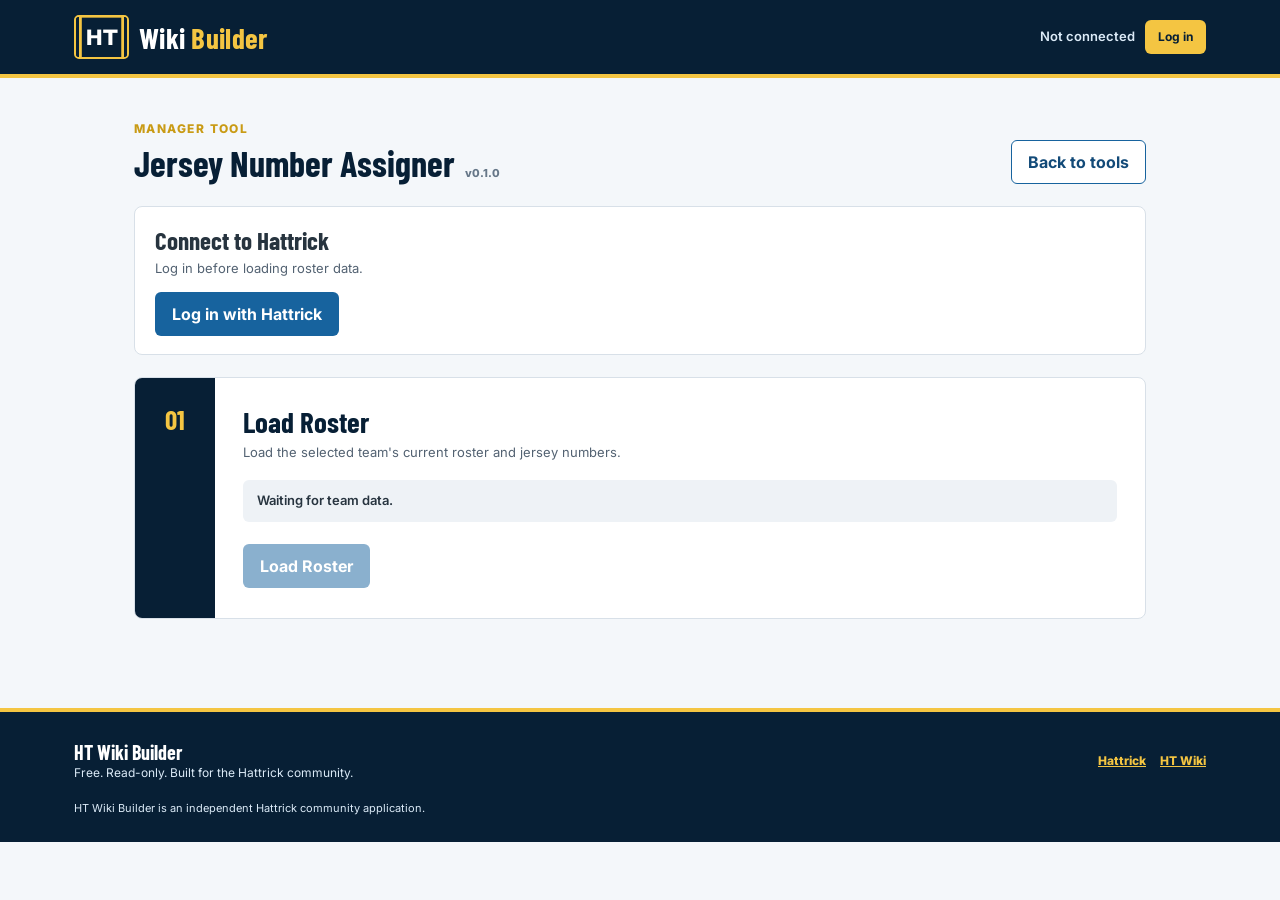
==== commit 5a64a7e5: "update 2" ====
--- a/jersey.html
+++ b/jersey.html
@@ -1,284 +1,4 @@
-<!DOCTYPE html>
-<html lang="en">
-<head>
-  <meta charset="UTF-8">
-  <meta name="viewport" content="width=device-width, initial-scale=1.0">
-
-  <title>Jersey Number Assigner - HT Wiki Builder</title>
-
-  <meta
-    name="description"
-    content="Prepare jersey number assignments for your Hattrick roster."
-  >
-
-  <link rel="icon" href="/favicon.ico" sizes="any">
-  <link rel="icon" type="image/png" sizes="32x32" href="/favicon-32x32.png">
-  <link rel="apple-touch-icon" href="/apple-touch-icon.png">
-
-  <link rel="preconnect" href="https://fonts.googleapis.com">
-  <link rel="preconnect" href="https://fonts.gstatic.com" crossorigin>
-
-  <link
-    href="https://fonts.googleapis.com/css2?family=Barlow+Condensed:wght@500;600;700&family=Inter:wght@400;500;600;700&display=swap"
-    rel="stylesheet"
-  >
-
-  <link rel="stylesheet" href="/styles.css?v=0.2.1">
-</head>
-
-<body>
-  <header class="site-header">
-    <div class="header-inner">
-      <a class="brand" href="/" aria-label="HT Wiki Builder home">
-        <span class="brand-mark">
-          <img class="brand-logo" src="/ht-wiki-builder-logo.png" alt="">
-        </span>
-
-        <span class="brand-name">
-          <span class="brand-wiki">Wiki</span>
-          <span class="brand-builder">Builder</span>
-        </span>
-      </a>
-
-      <div class="header-status">
-        <div id="user-status" class="user-status">
-          Not connected
-        </div>
-
-        <a
-          id="header-login"
-          class="button button-small button-gold"
-          href="/auth/login"
-        >
-          Log in
-        </a>
-
-        <a
-          id="header-logout"
-          class="button button-small button-outline"
-          href="/auth/logout"
-          hidden
-        >
-          Log out
-        </a>
-      </div>
-    </div>
-  </header>
-
-  <main class="builder-page">
-    <div class="builder-page-inner">
-      <div class="builder-heading">
-        <div>
-          <div class="eyebrow">Manager Tool</div>
-          <div class="builder-title-line">
-            <h1>Jersey Number Assigner</h1>
-            <span class="page-version" data-htwb-version="jersey"></span>
-          </div>
-        </div>
-
-        <a class="button button-outline-dark" href="/">
-          Back to tools
-        </a>
-      </div>
-
-      <div id="login-panel" class="builder-login">
-        <h2>Connect to Hattrick</h2>
-        <p>Log in before loading roster data.</p>
-
-        <a class="button button-primary" href="/auth/login">
-          Log in with Hattrick
-        </a>
-      </div>
-
-      <div id="connected-panel" class="builder-account" hidden>
-        <div>
-          <span class="builder-account-label">Connected to Hattrick</span>
-          <div class="connected-team-identity">
-            <img
-              id="team-logo"
-              class="connected-team-logo"
-              alt=""
-              referrerpolicy="no-referrer"
-              hidden
-            >
-            <div class="connected-team">
-              <div id="team-name" class="connected-team-name">Loading team...</div>
-              <div class="connected-team-details">
-                <span id="manager-name"></span>
-                <span id="team-id"></span>
-              </div>
-            </div>
-          </div>
-        </div>
-      </div>
-
-      <section class="builder-section">
-        <div class="builder-section-number">01</div>
-
-        <div class="builder-section-content">
-          <div class="builder-section-heading">
-            <div>
-              <h2>Load Roster</h2>
-              <p>
-                Load the selected team's current roster and jersey numbers.
-              </p>
-            </div>
-          </div>
-
-          <div
-            id="jersey-status"
-            class="builder-status"
-            aria-live="polite"
-          >
-            Waiting for team data.
-          </div>
-
-          <div class="builder-actions">
-            <button
-              id="jersey-load-button"
-              class="button button-primary"
-              type="button"
-              disabled
-            >
-              Load Roster
-            </button>
-          </div>
-        </div>
-      </section>
-
-      <section id="jersey-mode-section" class="builder-section" hidden>
-        <div class="builder-section-number">02</div>
-
-        <div class="builder-section-content">
-          <div class="builder-section-heading">
-            <div>
-              <h2>Choose Assignment</h2>
-              <p>
-                Keep the current roster numbers and fill only the blanks, or
-                prepare a complete roster reset.
-              </p>
-            </div>
-          </div>
-
-          <div class="wiki-fields">
-            <label class="wiki-field">
-              <input
-                class="wiki-field-check"
-                type="radio"
-                name="jersey-mode"
-                value="new"
-                checked
-              >
-              <span class="wiki-field-input">
-                <strong>Assign numbers to unnumbered players only</strong>
-                <span class="lineup-choice-note">
-                  Keep every existing number and assign only players who do not
-                  currently have one.
-                </span>
-              </span>
-            </label>
-
-            <label class="wiki-field">
-              <input
-                class="wiki-field-check"
-                type="radio"
-                name="jersey-mode"
-                value="reset"
-              >
-              <span class="wiki-field-input">
-                <strong>Reassign entire roster</strong>
-                <span class="lineup-choice-note">
-                  Prepare a complete reset and separate actual changes from
-                  players whose number stays the same.
-                </span>
-              </span>
-            </label>
-          </div>
-
-          <div class="builder-actions">
-            <button
-              id="jersey-prepare-button"
-              class="button button-primary"
-              type="button"
-            >
-              Prepare Numbers
-            </button>
-          </div>
-        </div>
-      </section>
-
-      <section id="jersey-results-section" class="builder-section" hidden>
-        <div class="builder-section-number">03</div>
-
-        <div class="builder-section-content">
-          <div class="builder-section-heading">
-            <div>
-              <h2 id="jersey-results-title">Jersey Numbers</h2>
-              <p id="jersey-results-note"></p>
-            </div>
-          </div>
-
-          <div id="jersey-new-results" hidden>
-            <h3>Numbers to assign</h3>
-            <ul id="jersey-new-list" class="lineup-diagnostics-list"></ul>
-            <p id="jersey-new-empty" class="lineup-note" hidden>
-              Every player already has a jersey number.
-            </p>
-          </div>
-
-          <div id="jersey-reset-results" hidden>
-            <div>
-              <h3>Numbers to change</h3>
-              <div id="jersey-change-table-wrap" class="lineup-table-wrap">
-                <table class="lineup-table">
-                  <thead>
-                    <tr>
-                      <th scope="col">Player</th>
-                      <th scope="col" class="number">Current #</th>
-                      <th scope="col" class="number">New #</th>
-                    </tr>
-                  </thead>
-                  <tbody id="jersey-change-body"></tbody>
-                </table>
-              </div>
-              <p id="jersey-change-empty" class="lineup-note" hidden>
-                No jersey numbers need to change.
-              </p>
-            </div>
-
-            <div class="lineup-details">
-              <h3>Unchanged</h3>
-              <ul id="jersey-unchanged-list" class="lineup-diagnostics-list"></ul>
-              <p id="jersey-unchanged-empty" class="lineup-note" hidden>
-                No players keep their current number in this reset.
-              </p>
-            </div>
-          </div>
-        </div>
-      </section>
-    </div>
-  </main>
-
-  <footer class="site-footer">
-    <div class="footer-inner">
-      <div>
-        <strong>HT Wiki Builder <span class="footer-version" data-htwb-version="app"></span></strong>
-        <span>Free. Read-only. Built for the Hattrick community.</span>
-      </div>
-
-      <div class="footer-links">
-        <a href="https://www.hattrick.org/" target="_blank" rel="noopener noreferrer">Hattrick</a>
-        <a href="https://wiki.hattrick.org/" target="_blank" rel="noopener noreferrer">HT Wiki</a>
-      </div>
-    </div>
-
-    <div class="footer-legal">
-      HT Wiki Builder is an independent Hattrick community application.
-    </div>
-  </footer>
-
-  <script type="module" src="/versions.js?v=0.2.1&amp;jersey=0.1.0"></script>
-  <script src="/app.js?v=0.1.1"></script>
-  <script src="/jersey.js?v=0.1.0"></script>
-</body>
-</html>
+<!doctype html><html lang="en"><head><meta charset="utf-8"><meta name="viewport" content="width=device-width,initial-scale=1"><title>Jersey Number Assigner - HT Wiki Builder</title><link rel="icon" href="/favicon.ico"><link rel="preconnect" href="https://fonts.googleapis.com"><link rel="preconnect" href="https://fonts.gstatic.com" crossorigin><link href="https://fonts.googleapis.com/css2?family=Barlow+Condensed:wght@500;600;700&family=Inter:wght@400;500;600;700&display=swap" rel="stylesheet"><link rel="stylesheet" href="/styles.css?v=0.2.1"></head><body><header class="site-header"><div class="header-inner"><a class="brand" href="/"><span class="brand-mark"><img class="brand-logo" src="/ht-wiki-builder-logo.png" alt=""></span><span class="brand-name"><span class="brand-wiki">Wiki</span> <span class="brand-builder">Builder</span></span></a><div class="header-status"><div id="user-status" class="user-status">Not connected</div><a id="header-login" class="button button-small button-gold" href="/auth/login">Log in</a><a id="header-logout" class="button button-small button-outline" href="/auth/logout" hidden>Log out</a></div></div></header><main class="builder-page"><div class="builder-page-inner"><div class="builder-heading"><div><div class="eyebrow">Manager Tool</div><div class="builder-title-line"><h1>Jersey Number Assigner</h1><span class="page-version" data-htwb-version="jersey"></span></div></div><a class="button button-outline-dark" href="/">Back to tools</a></div><div id="login-panel" class="builder-login"><h2>Connect to Hattrick</h2><p>Log in before loading roster data.</p><a class="button button-primary" href="/auth/login">Log in with Hattrick</a></div><div id="connected-panel" class="builder-account" hidden><div><span class="builder-account-label">Connected to Hattrick</span><div class="connected-team-identity"><img id="team-logo" class="connected-team-logo" alt="" hidden><div><strong id="team-name">Loading team...</strong><div class="builder-account-details"><span id="manager-name"></span><span id="team-id"></span></div></div></div></div></div>
+<section class="builder-section"><div class="builder-section-number">01</div><div class="builder-section-content"><div class="builder-section-heading"><div><h2>Load Roster</h2><p>Load the selected team's current roster and jersey numbers.</p></div></div><div id="jersey-status" class="builder-status">Waiting for team data.</div><div class="builder-actions"><button id="jersey-load" class="button button-primary" disabled>Load Roster</button></div></div></section>
+<section id="jersey-choice-section" class="builder-section" hidden><div class="builder-section-number">02</div><div class="builder-section-content"><div class="builder-section-heading"><div><h2>Choose Assignment</h2><p>Keep current roster numbers and fill only the blanks, or prepare a complete roster reset.</p></div></div><div class="radio-stack"><label class="radio-option"><input type="radio" name="jersey-mode" value="new" checked><span><strong>Assign numbers to unnumbered players only</strong><span>Keep every existing number and assign only players who do not currently have one.</span></span></label><label class="radio-option"><input type="radio" name="jersey-mode" value="reset"><span><strong>Reassign entire roster</strong><span>Prepare a complete reset and separate actual changes from players whose number stays the same.</span></span></label></div><div class="builder-actions"><button id="jersey-prepare" class="button button-primary">Prepare Numbers</button></div></div></section>
+<section id="jersey-results" class="builder-section" hidden><div class="builder-section-number">03</div><div class="builder-section-content"><div class="builder-section-heading"><div><h2>Jersey Numbers</h2></div></div><h3>Numbers to assign</h3><div id="jersey-assign"></div><h3>Numbers to change</h3><div id="jersey-change"></div><h3>Unchanged</h3><div id="jersey-unchanged"></div></div></section></div></main><footer class="site-footer"><div class="footer-inner"><div><strong>HT Wiki Builder</strong><span>Free. Read-only. Built for the Hattrick community.</span></div><div class="footer-links"><a href="https://www.hattrick.org/" target="_blank">Hattrick</a><a href="https://wiki.hattrick.org/" target="_blank">HT Wiki</a></div></div><div class="footer-legal">HT Wiki Builder is an independent Hattrick community application.</div></footer><script type="module" src="/versions.js"></script><script src="/app.js"></script><script src="/jersey.js?v=0.1.0"></script></body></html>
--- a/styles.css
+++ b/styles.css
@@ -1,1845 +1,4 @@
-:root {
-  --blue-950: #071a33;
-  --blue-900: #0a2548;
-  --blue-800: #103b6f;
-  --blue-700: #15549b;
-  --blue-600: #1e6bc1;
-  --blue-100: #e9f2fb;
-  --lineup-blue-muted: #a8b9cb;
-  --gold: #f4c430;
-  --gold-dark: #d3a714;
-  --white: #ffffff;
-  --gray-50: #f7f9fc;
-  --gray-100: #eef2f6;
-  --gray-200: #e1e7ee;
-  --gray-300: #cbd5df;
-  --gray-500: #7b8795;
-  --gray-600: #5d6978;
-  --gray-800: #293442;
-  --red: #a92b2b;
-  --red-light: #fff0f0;
-  --green: #1f6f43;
-  --green-light: #edf8f2;
-  --shadow: 0 12px 35px rgba(7, 26, 51, 0.12);
-}
-
-* {
-  box-sizing: border-box;
-}
-
-html {
-  scroll-behavior: smooth;
-}
-
-body {
-  margin: 0;
-  background: var(--gray-50);
-  color: var(--gray-800);
-  font-family: "Inter", sans-serif;
-  line-height: 1.5;
-}
-
-a {
-  color: inherit;
-}
-
-button,
-input,
-textarea,
-select {
-  font: inherit;
-}
-
-.site-header {
-  background: var(--blue-950);
-  border-bottom: 4px solid var(--gold);
-  color: var(--white);
-}
-
-.header-inner {
-  max-width: 1180px;
-  margin: 0 auto;
-  padding: 15px 24px;
-  display: flex;
-  align-items: center;
-  justify-content: space-between;
-  gap: 24px;
-}
-
-.brand {
-  display: flex;
-  align-items: center;
-  gap: 10px;
-  text-decoration: none;
-}
-
-.brand-mark {
-  width: 65px;
-  height: 52px;
-  display: block;
-  flex: 0 0 auto;
-}
-
-.brand-logo {
-  width: 100%;
-  height: 100%;
-  display: block;
-  object-fit: contain;
-}
-
-.brand-name {
-  display: flex;
-  gap: 5px;
-  align-items: baseline;
-  font-family: "Barlow Condensed", sans-serif;
-  font-size: 28px;
-  font-weight: 700;
-  letter-spacing: 0.02em;
-}
-
-.brand-wiki {
-  color: var(--white);
-}
-
-.brand-builder {
-  color: var(--gold);
-}
-
-.header-status {
-  display: flex;
-  align-items: center;
-  gap: 12px;
-}
-
-.user-status {
-  color: var(--blue-100);
-  font-size: 13px;
-}
-
-.button {
-  display: inline-flex;
-  align-items: center;
-  justify-content: center;
-  min-height: 46px;
-  padding: 11px 20px;
-  border: 2px solid transparent;
-  border-radius: 7px;
-  font-weight: 700;
-  text-decoration: none;
-  cursor: pointer;
-  transition:
-    transform 0.15s ease,
-    background 0.15s ease,
-    border-color 0.15s ease;
-}
-
-.button:hover {
-  transform: translateY(-1px);
-}
-
-.button-small {
-  min-height: 36px;
-  padding: 7px 14px;
-  font-size: 13px;
-}
-
-.button-primary {
-  background: var(--blue-700);
-  color: var(--white);
-}
-
-.button-primary:hover {
-  background: var(--blue-600);
-}
-
-.button-gold {
-  background: var(--gold);
-  color: var(--blue-950);
-}
-
-.button-gold:hover {
-  background: var(--gold-dark);
-}
-
-.button-outline {
-  border-color: var(--blue-100);
-  color: var(--white);
-}
-
-.button-outline:hover {
-  background: rgba(255, 255, 255, 0.08);
-}
-
-.button-outline-dark {
-  border-color: var(--blue-700);
-  color: var(--blue-700);
-  background: transparent;
-}
-
-.button-outline-dark:hover {
-  background: var(--blue-100);
-}
-
-.hero {
-  background:
-    linear-gradient(
-      135deg,
-      var(--blue-950) 0%,
-      var(--blue-900) 55%,
-      var(--blue-800) 100%
-    );
-  color: var(--white);
-}
-
-.hero-inner {
-  max-width: 1180px;
-  margin: 0 auto;
-  padding: 75px 24px;
-  display: grid;
-  grid-template-columns: minmax(0, 1.35fr) minmax(300px, 0.65fr);
-  gap: 60px;
-  align-items: center;
-}
-
-.eyebrow {
-  margin-bottom: 10px;
-  color: var(--gold);
-  font-family: "Barlow Condensed", sans-serif;
-  font-size: 16px;
-  font-weight: 700;
-  letter-spacing: 0.13em;
-  text-transform: uppercase;
-}
-
-.hero h1 {
-  max-width: 650px;
-  margin: 0;
-  font-family: "Barlow Condensed", sans-serif;
-  font-size: clamp(52px, 7vw, 82px);
-  font-weight: 700;
-  line-height: 0.94;
-  letter-spacing: -0.02em;
-}
-
-.hero h1 span {
-  color: var(--gold);
-}
-
-.hero-text {
-  max-width: 630px;
-  margin: 25px 0 0;
-  color: var(--blue-100);
-  font-size: 18px;
-}
-
-.login-panel,
-.connected-panel {
-  margin-top: 30px;
-}
-
-.login-note {
-  margin: 10px 0 0;
-  color: var(--blue-100);
-  font-size: 13px;
-}
-
-.connected-panel {
-  max-width: 540px;
-  padding: 18px 20px;
-  background: rgba(255, 255, 255, 0.08);
-  border: 1px solid rgba(255, 255, 255, 0.18);
-  border-left: 4px solid var(--gold);
-  border-radius: 8px;
-}
-
-.connected-label {
-  color: var(--gold);
-  font-size: 12px;
-  font-weight: 700;
-  letter-spacing: 0.09em;
-  text-transform: uppercase;
-}
-
-.connected-team-identity {
-  display: flex;
-  align-items: center;
-  gap: 12px;
-  min-width: 0;
-}
-
-.connected-team-identity > div {
-  min-width: 0;
-}
-
-.connected-team-logo {
-  width: auto;
-  height: 54px;
-  max-width: 90px;
-  flex: 0 0 auto;
-  object-fit: contain;
-  transform: translateY(2px);
-}
-
-.connected-team-logo[hidden] {
-  display: none;
-}
-
-.connected-team-name {
-  margin-top: 4px;
-  font-family: "Barlow Condensed", sans-serif;
-  font-size: 27px;
-  font-weight: 700;
-}
-
-.connected-team-details {
-  margin-top: 3px;
-  display: flex;
-  flex-wrap: wrap;
-  gap: 14px;
-  color: var(--blue-100);
-  font-size: 13px;
-}
-
-.team-selector-wrapper {
-  margin-top: 12px;
-  display: flex;
-  align-items: center;
-  gap: 8px;
-}
-
-.team-selector-wrapper label {
-  color: var(--blue-100);
-  font-size: 12px;
-  font-weight: 700;
-}
-
-.team-selector {
-  min-width: 230px;
-  padding: 6px 8px;
-  border: 1px solid var(--gray-300);
-  border-radius: 5px;
-  background: var(--white);
-  color: var(--gray-800);
-  font-size: 12px;
-}
-
-.hero-card {
-  overflow: hidden;
-  background: var(--white);
-  color: var(--gray-800);
-  border-radius: 12px;
-  box-shadow: var(--shadow);
-}
-
-.hero-card-header {
-  padding: 16px 20px;
-  display: flex;
-  align-items: center;
-  justify-content: space-between;
-  background: var(--gold);
-  color: var(--blue-950);
-}
-
-.hero-card-title {
-  font-family: "Barlow Condensed", sans-serif;
-  font-size: 20px;
-  font-weight: 700;
-}
-
-.status-dot {
-  width: 11px;
-  height: 11px;
-  background: var(--blue-700);
-  border-radius: 50%;
-}
-
-.hero-card-body {
-  padding: 12px 22px;
-}
-
-.feature-row {
-  padding: 20px 0;
-  display: grid;
-  grid-template-columns: 46px 1fr;
-  gap: 14px;
-  align-items: start;
-  border-bottom: 1px solid var(--gray-100);
-}
-
-.feature-row:last-child {
-  border-bottom: 0;
-}
-
-.feature-number {
-  color: var(--blue-700);
-  font-family: "Barlow Condensed", sans-serif;
-  font-size: 24px;
-  font-weight: 700;
-}
-
-.feature-row strong,
-.feature-row span {
-  display: block;
-}
-
-.feature-row strong {
-  color: var(--blue-950);
-}
-
-.feature-row span {
-  margin-top: 3px;
-  color: var(--gray-600);
-  font-size: 13px;
-}
-
-.workspace {
-  max-width: 1180px;
-  margin: 0 auto;
-  padding: 65px 24px 85px;
-}
-
-.section-heading {
-  margin-bottom: 28px;
-  display: flex;
-  align-items: end;
-  justify-content: space-between;
-  gap: 30px;
-}
-
-.section-heading h2 {
-  margin: 0;
-  color: var(--blue-950);
-  font-family: "Barlow Condensed", sans-serif;
-  font-size: 40px;
-  line-height: 1;
-}
-
-.section-heading p {
-  margin: 0;
-  color: var(--gray-600);
-}
-
-.tool-grid {
-  display: grid;
-  grid-template-columns: repeat(2, minmax(0, 1fr));
-  gap: 22px;
-}
-
-.tool-card {
-  min-height: 250px;
-  padding: 25px;
-  display: flex;
-  flex-direction: column;
-  background: var(--white);
-  border: 1px solid var(--gray-300);
-  border-top: 5px solid var(--blue-700);
-  border-radius: 9px;
-  box-shadow: 0 6px 20px rgba(7, 26, 51, 0.06);
-}
-
-.tool-card-number {
-  color: var(--gold-dark);
-  font-family: "Barlow Condensed", sans-serif;
-  font-size: 20px;
-  font-weight: 700;
-}
-
-.tool-card-content {
-  flex: 1;
-}
-
-.tool-card h3 {
-  margin: 10px 0 8px;
-  color: var(--blue-950);
-  font-family: "Barlow Condensed", sans-serif;
-  font-size: 27px;
-  line-height: 1.1;
-}
-
-.tool-card p {
-  margin: 0;
-  color: var(--gray-600);
-  font-size: 15px;
-}
-
-.tool-card-action {
-  margin-top: 22px;
-  align-self: flex-start;
-  color: var(--blue-700);
-  font-weight: 700;
-  text-decoration: none;
-}
-
-.tool-card-action.disabled {
-  color: var(--gray-600);
-  cursor: default;
-}
-
-.builder-page {
-  min-height: calc(100vh - 180px);
-  background: var(--gray-50);
-}
-
-.builder-page-inner {
-  max-width: 1180px;
-  margin: 0 auto;
-  padding: 50px 24px 80px;
-}
-
-.builder-heading {
-  margin-bottom: 28px;
-  display: flex;
-  align-items: center;
-  justify-content: space-between;
-  gap: 30px;
-}
-
-.builder-heading h1 {
-  margin: 0;
-  color: var(--blue-950);
-  font-family: "Barlow Condensed", sans-serif;
-  font-size: clamp(38px, 5vw, 56px);
-  line-height: 1;
-}
-
-.builder-login,
-.builder-account {
-  margin-bottom: 24px;
-  padding: 22px 24px;
-  background: var(--blue-950);
-  color: var(--white);
-  border-left: 5px solid var(--gold);
-  border-radius: 8px;
-}
-
-.builder-login h2 {
-  margin: 0 0 5px;
-  font-family: "Barlow Condensed", sans-serif;
-  font-size: 28px;
-}
-
-.builder-login p {
-  margin: 0 0 16px;
-  color: var(--blue-100);
-}
-
-.builder-account {
-  display: flex;
-  align-items: center;
-  justify-content: space-between;
-  gap: 24px;
-}
-
-.builder-account-label {
-  display: block;
-  color: var(--gold);
-  font-size: 11px;
-  font-weight: 700;
-  letter-spacing: 0.1em;
-  text-transform: uppercase;
-}
-
-.builder-account strong {
-  display: block;
-  margin-top: 3px;
-  font-family: "Barlow Condensed", sans-serif;
-  font-size: 26px;
-}
-
-.builder-account-details {
-  margin-top: 3px;
-  display: flex;
-  flex-wrap: wrap;
-  gap: 15px;
-  color: var(--blue-100);
-  font-size: 12px;
-}
-
-.builder-section {
-  margin-top: 24px;
-  display: grid;
-  grid-template-columns: 80px minmax(0, 1fr);
-  overflow: hidden;
-  background: var(--white);
-  border: 1px solid var(--gray-300);
-  border-radius: 10px;
-  box-shadow: 0 7px 24px rgba(7, 26, 51, 0.06);
-}
-
-.builder-section-number {
-  padding: 28px 18px;
-  background: var(--blue-900);
-  color: var(--gold);
-  font-family: "Barlow Condensed", sans-serif;
-  font-size: 30px;
-  font-weight: 700;
-  text-align: center;
-}
-
-.builder-section-content {
-  padding: 28px 30px 32px;
-}
-
-.builder-section-heading {
-  margin-bottom: 24px;
-  padding-bottom: 18px;
-  border-bottom: 1px solid var(--gray-200);
-}
-
-.builder-section-heading h2 {
-  margin: 0;
-  color: var(--blue-950);
-  font-family: "Barlow Condensed", sans-serif;
-  font-size: 32px;
-  line-height: 1;
-}
-
-.builder-section-heading p {
-  margin: 8px 0 0;
-  color: var(--gray-600);
-  font-size: 14px;
-}
-
-.team-load-row {
-  display: grid;
-  grid-template-columns: minmax(220px, 360px) auto;
-  gap: 15px;
-  align-items: end;
-}
-
-.form-control {
-  display: flex;
-  flex-direction: column;
-  gap: 6px;
-}
-
-.form-control label,
-.wiki-field-input label {
-  color: var(--blue-950);
-  font-size: 12px;
-  font-weight: 700;
-}
-
-.form-control input,
-.wiki-field-input input,
-.wiki-field-input textarea,
-.wiki-output {
-  width: 100%;
-  border: 1px solid var(--gray-300);
-  border-radius: 6px;
-  background: var(--white);
-  color: var(--gray-800);
-  outline: none;
-  transition:
-    border-color 0.15s ease,
-    box-shadow 0.15s ease;
-}
-
-.form-control input,
-.wiki-field-input input {
-  min-height: 42px;
-  padding: 9px 11px;
-}
-
-.wiki-field-input textarea,
-.wiki-output {
-  padding: 11px 12px;
-  resize: vertical;
-}
-
-.form-control input:focus,
-.wiki-field-input input:focus,
-.wiki-field-input textarea:focus,
-.wiki-output:focus,
-.team-selector:focus {
-  border-color: var(--blue-600);
-  box-shadow: 0 0 0 3px rgba(30, 107, 193, 0.12);
-}
-
-.builder-notice {
-  margin-top: 20px;
-  padding: 14px 16px;
-  background: #fff8dc;
-  border-left: 4px solid var(--gold-dark);
-  color: var(--gray-800);
-  font-size: 13px;
-}
-
-.builder-status {
-  margin-top: 16px;
-  padding: 11px 14px;
-  border-radius: 6px;
-  background: var(--gray-100);
-  font-size: 13px;
-  font-weight: 600;
-}
-
-.builder-status-success {
-  background: var(--green-light);
-  color: var(--green);
-}
-
-.builder-status-error {
-  background: var(--red-light);
-  color: var(--red);
-}
-
-.wiki-fields {
-  display: grid;
-  grid-template-columns: repeat(2, minmax(0, 1fr));
-  gap: 14px 20px;
-}
-
-.wiki-field {
-  padding: 13px 14px;
-  display: grid;
-  grid-template-columns: 22px minmax(0, 1fr);
-  gap: 9px;
-  align-items: start;
-  background: var(--gray-50);
-  border: 1px solid var(--gray-200);
-  border-radius: 7px;
-}
-
-.wiki-field-large {
-  grid-column: 1 / -1;
-}
-
-.wiki-field-check {
-  width: 17px;
-  height: 17px;
-  margin: 25px 0 0;
-  accent-color: var(--blue-700);
-  cursor: pointer;
-}
-
-.wiki-field-input {
-  min-width: 0;
-}
-
-.wiki-field-input label {
-  display: block;
-  margin-bottom: 6px;
-}
-
-.builder-actions {
-  margin-top: 24px;
-  display: flex;
-  align-items: center;
-  gap: 14px;
-}
-
-.wiki-output {
-  min-height: 430px;
-  background: var(--blue-950);
-  color: var(--white);
-  border-color: var(--blue-900);
-  font-family: monospace;
-  font-size: 13px;
-  line-height: 1.55;
-}
-
-.copy-status {
-  color: var(--green);
-  font-size: 13px;
-  font-weight: 700;
-}
-
-.site-footer {
-  background: var(--blue-950);
-  color: var(--blue-100);
-  border-top: 4px solid var(--gold);
-}
-
-.footer-inner {
-  max-width: 1180px;
-  margin: 0 auto;
-  padding: 28px 24px 18px;
-  display: flex;
-  align-items: center;
-  justify-content: space-between;
-  gap: 30px;
-}
-
-.footer-inner strong,
-.footer-inner span {
-  display: block;
-}
-
-.footer-inner strong {
-  color: var(--white);
-  font-family: "Barlow Condensed", sans-serif;
-  font-size: 20px;
-}
-
-.footer-inner span {
-  margin-top: 3px;
-  font-size: 12px;
-}
-
-.footer-links {
-  display: flex;
-  gap: 18px;
-}
-
-.footer-links a {
-  color: var(--gold);
-  font-size: 13px;
-  font-weight: 700;
-}
-
-.footer-legal {
-  max-width: 1180px;
-  margin: 0 auto;
-  padding: 0 24px 25px;
-  color: var(--blue-100);
-  font-size: 11px;
-}
-
-[hidden] {
-  display: none !important;
-}
-
-@media (max-width: 800px) {
-  .header-inner,
-  .footer-inner,
-  .section-heading,
-  .builder-heading {
-    align-items: flex-start;
-    flex-direction: column;
-  }
-
-  .header-status {
-    width: 100%;
-  }
-
-  .hero-inner {
-    padding-top: 50px;
-    padding-bottom: 50px;
-    grid-template-columns: 1fr;
-    gap: 40px;
-  }
-
-  .tool-grid {
-    grid-template-columns: 1fr;
-  }
-
-  .builder-section {
-    grid-template-columns: 1fr;
-  }
-
-  .builder-section-number {
-    padding: 8px 20px;
-    text-align: left;
-  }
-
-  .wiki-fields {
-    grid-template-columns: 1fr;
-  }
-
-  .wiki-field-large {
-    grid-column: auto;
-  }
-
-  .team-load-row {
-    grid-template-columns: 1fr;
-  }
-}
-
-@media (max-width: 520px) {
-  .brand-name {
-    font-size: 24px;
-  }
-
-  .brand-mark {
-    width: 55px;
-    height: 44px;
-  }
-
-  .header-status {
-    flex-wrap: wrap;
-  }
-
-  .hero h1 {
-    font-size: 52px;
-  }
-
-  .workspace {
-    padding-top: 45px;
-  }
-
-  .builder-page-inner {
-    padding-left: 14px;
-    padding-right: 14px;
-  }
-
-  .builder-section-content {
-    padding: 22px 16px 26px;
-  }
-
-  .builder-account {
-    align-items: flex-start;
-    flex-direction: column;
-  }
-
-  .team-selector-wrapper {
-    align-items: flex-start;
-    flex-direction: column;
-  }
-
-  .team-selector {
-    width: 100%;
-    min-width: 0;
-  }
-}
-
-/* =========================================================
-   LINEUP BUILDER
-   Shared visual language: existing blue/gold/gray tokens only.
-   ========================================================= */
-
-.lineup-summary,
-.lineup-coach-picks {
-  display: grid;
-  grid-template-columns: repeat(auto-fit, minmax(180px, 1fr));
-  gap: 14px;
-  margin-top: 20px;
-}
-
-.lineup-summary-item {
-  min-width: 0;
-  padding: 13px 14px;
-  background: var(--gray-50);
-  border: 1px solid var(--gray-200);
-  border-radius: 7px;
-}
-
-.lineup-summary-label {
-  display: block;
-  margin-bottom: 5px;
-  color: var(--gray-600);
-  font-size: 12px;
-  font-weight: 700;
-  letter-spacing: 0.04em;
-  text-transform: uppercase;
-}
-
-.lineup-summary-value {
-  display: block;
-  color: var(--blue-950);
-  font-family: "Barlow Condensed", sans-serif;
-  font-size: 20px;
-  font-weight: 700;
-  line-height: 1.15;
-  overflow-wrap: anywhere;
-}
-
-.lineup-choice-select {
-  width: 100%;
-  min-height: 42px;
-  padding: 9px 36px 9px 11px;
-  color: var(--blue-950);
-  background: #ffffff;
-  border: 1px solid var(--gray-300);
-  border-radius: 6px;
-  font-family: "Barlow Condensed", sans-serif;
-  font-size: 20px;
-  font-weight: 700;
-  line-height: 1.15;
-}
-
-.lineup-choice-select:focus {
-  outline: 3px solid rgba(244, 190, 0, 0.28);
-  outline-offset: 1px;
-  border-color: var(--blue-700);
-}
-
-.lineup-choice-select:disabled {
-  color: var(--gray-500);
-  background: var(--gray-100);
-  cursor: not-allowed;
-}
-
-.lineup-choice-note {
-  display: block;
-  margin-top: 6px;
-  color: var(--gray-600);
-  font-size: 12px;
-  line-height: 1.35;
-}
-
-.lineup-role-detail {
-  display: block;
-  margin-top: 5px;
-  color: var(--gray-600);
-  font-size: 12px;
-  line-height: 1.35;
-}
-
-.lineup-table-wrap {
-  width: 100%;
-  margin-top: 20px;
-  overflow-x: auto;
-  border: 1px solid var(--gray-200);
-  border-radius: 7px;
-}
-
-.lineup-table {
-  width: 100%;
-  border-collapse: collapse;
-  background: var(--white);
-}
-
-.lineup-table th,
-.lineup-table td {
-  padding: 10px 12px;
-  border-bottom: 1px solid var(--gray-200);
-  text-align: left;
-  vertical-align: middle;
-  white-space: nowrap;
-}
-
-.lineup-table th {
-  background: var(--gray-100);
-  color: var(--blue-950);
-  font-size: 12px;
-  font-weight: 700;
-  letter-spacing: 0.02em;
-}
-
-.lineup-table tbody tr:last-child td {
-  border-bottom: 0;
-}
-
-.lineup-table .number {
-  text-align: right;
-}
-
-.selected-training {
-  background: var(--blue-100);
-  font-weight: 700;
-}
-
-.ineligible-training {
-  color: var(--gray-500);
-}
-
-.lineup-note {
-  margin-top: 16px;
-  color: var(--gray-600);
-  font-size: 13px;
-  line-height: 1.55;
-}
-
-.lineup-details {
-  margin-top: 18px;
-  padding: 13px 14px;
-  background: var(--gray-50);
-  border: 1px solid var(--gray-200);
-  border-radius: 7px;
-}
-
-.lineup-details summary {
-  color: var(--blue-950);
-  cursor: pointer;
-  font-weight: 700;
-}
-
-.lineup-details[open] summary {
-  margin-bottom: 4px;
-}
-
-.lineup-pitch {
-  margin-top: 24px;
-  padding: 30px 20px;
-  background: var(--lineup-blue-muted);
-  border: 1px solid var(--gray-300);
-  border-radius: 9px;
-}
-
-.lineup-row {
-  display: grid;
-  align-items: stretch;
-  justify-content: center;
-  gap: 14px;
-  margin-bottom: 24px;
-}
-
-.lineup-row:last-child {
-  margin-bottom: 0;
-}
-
-.lineup-row-gk {
-  grid-template-columns: minmax(130px, 170px);
-}
-
-.lineup-row-defense,
-.lineup-row-midfield {
-  grid-template-columns: repeat(5, minmax(110px, 1fr));
-}
-
-.lineup-row-forwards {
-  grid-template-columns: repeat(3, minmax(130px, 170px));
-}
-
-.lineup-position {
-  min-width: 0;
-  min-height: 92px;
-  padding: 12px 8px;
-  background: var(--white);
-  border: 1px solid var(--gray-300);
-  border-radius: 7px;
-  text-align: center;
-}
-
-.lineup-position.hidden {
-  display: block !important;
-  visibility: visible !important;
-  background: var(--gray-100);
-  border-color: var(--gray-200);
-  color: var(--gray-500);
-}
-
-.lineup-position-name {
-  margin-bottom: 8px;
-  color: var(--blue-950);
-  font-family: "Barlow Condensed", sans-serif;
-  font-size: 15px;
-  font-weight: 700;
-  letter-spacing: 0.04em;
-}
-
-.lineup-position.hidden .lineup-position-name {
-  color: var(--gray-500);
-}
-
-.lineup-player-name {
-  min-height: 20px;
-  color: var(--gray-800);
-  font-size: 13px;
-  font-weight: 700;
-  overflow-wrap: anywhere;
-}
-
-.lineup-player-rating {
-  min-height: 18px;
-  margin-top: 5px;
-  color: var(--gray-600);
-  font-size: 11px;
-}
-
-.lineup-position.training-slot,
-.lineup-position.partial-training-slot {
-  position: relative;
-}
-
-.lineup-position.training-slot::after,
-.lineup-position.partial-training-slot::after {
-  content: "";
-  position: absolute;
-  inset: 3px;
-  border-radius: 5px;
-  pointer-events: none;
-  box-shadow: 0 0 0 2px var(--white);
-}
-
-.lineup-position.training-slot::after {
-  border: 3px solid var(--gold);
-}
-
-.lineup-position.partial-training-slot::after {
-  border: 3px dashed var(--gold);
-}
-
-.lineup-legend {
-  display: flex;
-  flex-wrap: wrap;
-  gap: 18px;
-  margin-top: 18px;
-  color: var(--gray-600);
-  font-size: 12px;
-}
-
-.lineup-legend-item {
-  display: flex;
-  align-items: center;
-  gap: 7px;
-}
-
-.lineup-legend-box {
-  width: 18px;
-  height: 18px;
-  background: var(--white);
-  border: 1px solid var(--gray-300);
-  border-radius: 3px;
-}
-
-.lineup-legend-box-full {
-  border: 3px solid var(--gold);
-}
-
-.lineup-legend-box-partial {
-  border: 3px dashed var(--gold);
-}
-
-.lineup-legend-box-unused {
-  background: var(--gray-100);
-  border-color: var(--gray-200);
-}
-
-#lineup-warning {
-  margin-top: 20px;
-}
-
-.lineup-substitutes {
-  margin-top: 24px;
-}
-
-.lineup-substitutes-panel {
-  margin-top: 14px;
-  padding: 14px 16px 16px;
-  background: var(--lineup-blue-muted);
-  border: 1px solid var(--gray-300);
-  border-radius: 9px;
-}
-
-.lineup-substitutes-heading h3 {
-  margin: 0;
-  color: var(--blue-950);
-  font-family: "Barlow Condensed", sans-serif;
-  font-size: 24px;
-  line-height: 1.1;
-}
-
-.lineup-substitutes-heading p {
-  max-width: 760px;
-  margin: 6px 0 0;
-  color: var(--gray-600);
-  font-size: 13px;
-  line-height: 1.55;
-}
-
-.lineup-substitute-grid {
-  display: grid;
-  grid-template-columns: repeat(7, minmax(0, 1fr));
-  gap: 10px;
-  margin-top: 0;
-}
-
-.lineup-substitute-position {
-  min-width: 0;
-  min-height: 96px;
-  box-sizing: border-box;
-}
-
-.lineup-substitute-grid-secondary {
-  margin-top: 10px;
-}
-
-.lineup-substitute-grid-secondary .lineup-position-name {
-  display: none;
-}
-
-
-
-.lineup-coach-picks {
-  grid-template-columns: repeat(2, minmax(180px, 1fr));
-  margin-top: 24px;
-}
-
-.lineup-penalty-section {
-  margin-top: 28px;
-}
-
-.lineup-penalty-panel {
-  margin-top: 14px;
-  padding: 14px 16px 16px;
-  background: var(--lineup-blue-muted);
-  border: 1px solid var(--gray-300);
-  border-radius: 9px;
-}
-
-.lineup-penalty-heading h3 {
-  margin: 0;
-  color: var(--blue-950);
-  font-family: "Barlow Condensed", sans-serif;
-  font-size: 24px;
-  line-height: 1.1;
-}
-
-.lineup-penalty-heading p {
-  max-width: 760px;
-  margin: 6px 0 0;
-  color: var(--gray-600);
-  font-size: 13px;
-  line-height: 1.55;
-}
-
-.lineup-penalty-grid {
-  display: grid;
-  gap: 10px;
-  margin-top: 0;
-}
-
-.lineup-penalty-grid-five {
-  grid-template-columns: repeat(12, minmax(0, 1fr));
-}
-
-.lineup-penalty-grid-five > * {
-  grid-column: span 2;
-}
-
-.lineup-penalty-grid-five > :first-child {
-  grid-column: 2 / span 2;
-}
-
-.lineup-penalty-grid-six {
-  grid-template-columns: repeat(6, minmax(0, 1fr));
-  margin-top: 10px;
-}
-
-.lineup-penalty-card {
-  position: relative;
-  min-width: 0;
-  min-height: 92px;
-  padding: 12px 10px 10px 42px;
-  background: var(--white);
-  border: 1px solid var(--gray-300);
-  border-radius: 7px;
-}
-
-.lineup-penalty-order {
-  position: absolute;
-  top: 10px;
-  left: 10px;
-  display: flex;
-  align-items: center;
-  justify-content: center;
-  width: 24px;
-  height: 24px;
-  color: var(--blue-950);
-  background: var(--gray-100);
-  border: 1px solid var(--gray-300);
-  border-radius: 50%;
-  font-family: "Barlow Condensed", sans-serif;
-  font-size: 14px;
-  font-weight: 700;
-}
-
-.lineup-penalty-name {
-  display: block;
-  color: var(--blue-950);
-  font-size: 13px;
-  font-weight: 700;
-  overflow-wrap: normal;
-  word-break: normal;
-  hyphens: none;
-}
-
-.lineup-penalty-detail {
-  display: block;
-  margin-top: 5px;
-  color: var(--gray-600);
-  font-size: 11px;
-  line-height: 1.35;
-}
-
-.lineup-penalty-empty {
-  grid-column: 1 / -1;
-  padding: 14px;
-  color: var(--gray-600);
-  background: var(--gray-50);
-  border: 1px solid var(--gray-200);
-  border-radius: 7px;
-}
-
-.lineup-diagnostics-list {
-  margin: 16px 0 0;
-  padding-left: 22px;
-  color: var(--gray-600);
-}
-
-@media (max-width: 900px) {
-  .lineup-pitch {
-    padding: 20px 10px;
-  }
-
-  .lineup-row {
-    gap: 7px;
-  }
-
-  .lineup-position {
-    min-height: 82px;
-    padding: 9px 4px;
-  }
-
-  .lineup-position-name,
-  .lineup-player-name {
-    font-size: 12px;
-  }
-
-  .lineup-player-rating {
-    font-size: 10px;
-  }
-
-  .lineup-row-defense,
-  .lineup-row-midfield {
-    grid-template-columns: repeat(5, minmax(0, 1fr));
-  }
-
-  .lineup-row-forwards {
-    grid-template-columns: repeat(3, minmax(0, 1fr));
-  }
-
-  .lineup-substitute-grid {
-    grid-template-columns: repeat(4, minmax(0, 1fr));
-  }
-
-  .lineup-penalty-grid-five,
-  .lineup-penalty-grid-six {
-    grid-template-columns: repeat(3, minmax(0, 1fr));
-  }
-
-  .lineup-penalty-grid-five > *,
-  .lineup-penalty-grid-five > :first-child {
-    grid-column: auto;
-  }
-}
-
-@media (max-width: 600px) {
-  .lineup-pitch {
-    padding-left: 5px;
-    padding-right: 5px;
-  }
-
-  .lineup-row {
-    gap: 4px;
-    margin-bottom: 16px;
-  }
-
-  .lineup-position {
-    min-height: 75px;
-    padding: 7px 2px;
-  }
-
-  .lineup-position-name,
-  .lineup-player-name {
-    font-size: 10px;
-  }
-
-  .lineup-player-rating {
-    font-size: 9px;
-  }
-
-  .lineup-substitute-grid {
-    grid-template-columns: repeat(2, minmax(0, 1fr));
-  }
-
-  .lineup-coach-picks {
-    grid-template-columns: 1fr;
-  }
-
-  .lineup-penalty-grid-five,
-  .lineup-penalty-grid-six {
-    grid-template-columns: repeat(2, minmax(0, 1fr));
-  }
-
-  .lineup-penalty-grid-five > *,
-  .lineup-penalty-grid-five > :first-child {
-    grid-column: auto;
-  }
-}
-
-.button:disabled {
-  opacity: 0.5;
-  cursor: not-allowed;
-  transform: none;
-}
-
-/* Homepage tool status and Team Page Builder refresh */
-.tool-section + .tool-section {
-  margin-top: 56px;
-}
-
-.tool-card-topline {
-  display: flex;
-  align-items: center;
-  justify-content: space-between;
-  gap: 14px;
-}
-
-.tool-card-topline .tool-card-number {
-  flex: 0 0 auto;
-}
-
-.tool-card-badge {
-  padding: 5px 9px;
-  border-radius: 999px;
-  background: var(--gray-100);
-  color: var(--gray-600);
-  font-size: 10px;
-  font-weight: 800;
-  letter-spacing: 0.08em;
-  line-height: 1;
-  text-transform: uppercase;
-}
-
-.tool-card-badge-live {
-  background: var(--green-light);
-  color: var(--green);
-}
-
-.tool-card-coming-soon {
-  background: #fbfcfe;
-  border-top-color: var(--gray-300);
-  box-shadow: none;
-}
-
-.tool-card-coming-soon .tool-card-number,
-.tool-card-coming-soon h3 {
-  color: var(--gray-600);
-}
-
-.tool-grid-manager {
-  grid-template-columns: repeat(2, minmax(0, 1fr));
-}
-
-.builder-callout-grid {
-  display: grid;
-  grid-template-columns: repeat(3, minmax(0, 1fr));
-  gap: 14px;
-}
-
-.builder-callout-item {
-  min-height: 104px;
-  padding: 16px 17px;
-  background: var(--gray-50);
-  border: 1px solid var(--gray-200);
-  border-radius: 7px;
-  color: var(--gray-600);
-  font-size: 13px;
-}
-
-.builder-callout-item strong {
-  display: block;
-  margin-bottom: 5px;
-  color: var(--blue-950);
-  font-size: 13px;
-}
-
-.article-build-summary {
-  margin-bottom: 20px;
-  padding: 16px 18px;
-  display: grid;
-  grid-template-columns: repeat(2, minmax(0, 1fr));
-  gap: 18px 24px;
-  background: var(--gray-50);
-  border: 1px solid var(--gray-200);
-  border-radius: 7px;
-}
-
-.article-build-summary-label {
-  display: block;
-  margin-bottom: 8px;
-  color: var(--blue-950);
-  font-size: 11px;
-  font-weight: 800;
-  letter-spacing: 0.06em;
-  text-transform: uppercase;
-}
-
-.article-chip-list {
-  display: flex;
-  flex-wrap: wrap;
-  gap: 7px;
-}
-
-.article-chip {
-  padding: 5px 9px;
-  border-radius: 999px;
-  background: var(--green-light);
-  color: var(--green);
-  font-size: 11px;
-  font-weight: 700;
-}
-
-.article-chip-muted {
-  background: var(--gray-100);
-  color: var(--gray-600);
-}
-
-.wiki-output-team-page {
-  min-height: 620px;
-}
-
-@media (max-width: 800px) {
-  .tool-grid-manager,
-  .builder-callout-grid,
-  .article-build-summary {
-    grid-template-columns: 1fr;
-  }
-}
-
-/* Team Page Builder generation flow */
-.team-section-picker { padding-top: 4px; }
-.team-section-picker-heading { margin-bottom: 16px; }
-.team-section-picker-heading h3 { margin: 0 0 5px; color: var(--blue-950); font-size: 18px; }
-.team-section-picker-heading p { margin: 0; color: var(--gray-600); font-size: 13px; line-height: 1.55; }
-.team-section-picker-toolbar { display: flex; align-items: flex-end; justify-content: space-between; gap: 18px; }
-.team-section-picker-actions { display: flex; flex-wrap: wrap; justify-content: flex-end; gap: 8px; }
-.team-section-option-list { display: grid; gap: 12px; }
-.team-section-option { overflow: hidden; border: 1px solid var(--gray-300); border-radius: 8px; background: white; transition: border-color .15s ease, background .15s ease; }
-.team-section-option:hover:not(.team-section-option-disabled) { border-color: var(--blue-700); }
-.team-section-option-header { display: flex; align-items: flex-start; gap: 12px; padding: 16px 18px; cursor: pointer; }
-.team-section-option-header > input { width: 18px; height: 18px; margin: 2px 0 0; flex: 0 0 auto; accent-color: var(--blue-800); }
-.team-section-option-copy, .team-section-option-copy strong, .team-section-option-copy span { display: block; }
-.team-section-option-copy strong { margin-bottom: 3px; color: var(--blue-950); font-size: 15px; }
-.team-section-option-copy span { color: var(--gray-600); font-size: 12px; line-height: 1.45; }
-.team-section-option-disabled { border-color: var(--gray-200); background: var(--gray-100); }
-.team-section-option-disabled .team-section-option-header { cursor: not-allowed; }
-.team-section-option-disabled .team-section-option-copy strong, .team-section-option-disabled .team-section-option-copy span { color: var(--gray-500); }
-.team-section-option-unselected { background: var(--gray-50); }
-.team-section-suboptions { display: grid; grid-template-columns: minmax(0, 1.15fr) minmax(280px, .85fr); gap: 14px; margin: 0; padding: 16px 18px 18px 48px; border: 0; border-top: 1px solid var(--gray-200); background: var(--gray-50); }
-.team-section-suboptions:disabled { opacity: .55; }
-.team-inline-option { min-width: 0; padding: 15px; border: 1px solid var(--gray-200); border-radius: 7px; background: white; }
-.team-wiki-user-label > span, .team-suboption-heading { display: block; margin-bottom: 9px; color: var(--blue-950); font-size: 13px; font-weight: 800; }
-.team-wiki-user-label > span small { color: var(--gray-500); font-size: 11px; font-weight: 600; }
-.team-option-help { display: block; margin-top: 8px; color: var(--gray-600); font-size: 11px; line-height: 1.5; }
-.team-wiki-input { width: 100%; box-sizing: border-box; padding: 11px 12px; border: 1px solid var(--gray-300); border-radius: 5px; background: white; color: var(--blue-950); font: inherit; }
-.team-wiki-input:focus { outline: 2px solid rgba(38, 89, 140, .18); border-color: var(--blue-700); }
-.team-image-options { display: flex; flex-direction: column; gap: 8px; }
-.team-suboption-heading { margin-bottom: 2px; }
-.team-suboption-check { display: flex; align-items: flex-start; gap: 9px; color: var(--gray-700); font-size: 12px; line-height: 1.4; }
-.team-suboption-check input { margin: 2px 0 0; flex: 0 0 auto; accent-color: var(--blue-800); }
-.team-suboption-check input:disabled + span { color: var(--gray-400); }
-.team-create-article { display: flex; align-items: center; gap: 14px; margin-top: 24px; padding-top: 22px; border-top: 1px solid var(--gray-200); }
-.team-selection-status { color: var(--gray-600); font-size: 12px; }
-.wiki-output-team-page { min-height: 620px; }
-@media (max-width: 800px) {
-  .team-section-picker-toolbar, .team-create-article { align-items: stretch; flex-direction: column; }
-  .team-section-picker-actions { justify-content: flex-start; }
-  .team-section-suboptions { grid-template-columns: 1fr; padding-left: 18px; }
-}
-
-/* =========================================================
-   ROSTER EVALUATOR
-   ========================================================= */
-
-.roster-summary {
-  grid-template-columns: repeat(3, minmax(180px, 1fr));
-}
-
-.roster-table-wrap {
-  margin-top: 22px;
-}
-
-.roster-table {
-  table-layout: fixed;
-}
-
-.roster-table th,
-.roster-table td {
-  padding: 9px 7px;
-  font-size: 12px;
-}
-
-.roster-table th {
-  font-size: 11px;
-}
-
-.roster-table .roster-player-column {
-  width: 25%;
-}
-
-.roster-table th:nth-child(2),
-.roster-table td:nth-child(2) {
-  width: 9%;
-}
-
-.roster-table th:nth-child(3),
-.roster-table td:nth-child(3),
-.roster-table th:nth-child(4),
-.roster-table td:nth-child(4) {
-  width: 14%;
-}
-
-.roster-table th:nth-child(5),
-.roster-table td:nth-child(5) {
-  width: 8%;
-}
-
-.roster-table th:nth-child(6),
-.roster-table td:nth-child(6) {
-  width: 10%;
-}
-
-.roster-table th:nth-child(7),
-.roster-table td:nth-child(7) {
-  width: 12%;
-}
-
-.roster-table th:nth-child(8),
-.roster-table td:nth-child(8) {
-  width: 8%;
-}
-
-.roster-table td:first-child {
-  white-space: normal;
-}
-
-.roster-table .roster-usefulness-score {
-  color: var(--blue-950);
-  font-family: "Barlow Condensed", sans-serif;
-  font-size: 18px;
-  font-weight: 700;
-}
-
-
-@media (max-width: 720px) {
-  .roster-table {
-    min-width: 720px;
-    table-layout: auto;
-  }
-
-  .roster-table th,
-  .roster-table td {
-    padding: 9px 8px;
-    white-space: nowrap;
-  }
-
-  .roster-table td:first-child {
-    white-space: nowrap;
-  }
-}
-
-.roster-player-name {
-  display: flex;
-  align-items: center;
-  gap: 7px;
-  font-weight: 700;
-}
-
-.roster-player-badge {
-  padding: 3px 6px;
-  border-radius: 999px;
-  background: var(--gray-100);
-  color: var(--gray-600);
-  font-size: 9px;
-  font-weight: 800;
-  letter-spacing: 0.06em;
-  line-height: 1;
-  text-transform: uppercase;
-}
-
-.roster-formula-copy {
-  max-width: 800px;
-  color: var(--gray-600);
-  font-size: 13px;
-  line-height: 1.55;
-}
-
-.roster-formula-copy p {
-  margin: 12px 0 0;
-}
-
-.roster-formula-block {
-  margin-top: 12px;
-  padding: 10px 12px;
-  overflow-x: auto;
-  background: var(--white);
-  border: 1px solid var(--gray-200);
-  border-radius: 6px;
-  color: var(--blue-950);
-  font-family: monospace;
-  font-size: 13px;
-  white-space: nowrap;
-}
-
-@media (max-width: 800px) {
-  .roster-summary {
-    grid-template-columns: 1fr;
-  }
-}
-
-.lineup-match-picker {
-  margin-top: 20px;
-  padding: 13px 14px;
-  background: var(--gray-50);
-  border: 1px solid var(--gray-200);
-  border-radius: 7px;
-}
-
-.lineup-back-to-top {
-  position: fixed;
-  right: 24px;
-  bottom: 24px;
-  z-index: 60;
-  min-height: 42px;
-  padding: 9px 14px;
-  background: var(--gold);
-  color: var(--blue-950);
-  border: 2px solid var(--blue-950);
-  border-radius: 999px;
-  box-shadow: var(--shadow);
-  font-size: 13px;
-  font-weight: 800;
-  cursor: pointer;
-}
-
-.lineup-back-to-top:hover {
-  background: var(--gold-dark);
-}
-
-.lineup-back-to-top:focus-visible {
-  outline: 3px solid rgba(244, 196, 48, 0.38);
-  outline-offset: 2px;
-}
-
-@media (max-width: 800px) {
-  .lineup-back-to-top {
-    right: 14px;
-    bottom: 14px;
-  }
-}
-
-/* =========================================================
-   VERSION LABELS
-   ========================================================= */
-
-.builder-title-line {
-  display: flex;
-  align-items: baseline;
-  gap: 0.65rem;
-  flex-wrap: wrap;
-}
-
-.page-version,
-.tool-version,
-.version-label,
-.footer-version {
-  font-family: "Inter", sans-serif;
-  font-weight: 600;
-  letter-spacing: 0.02em;
-}
-
-.page-version {
-  font-size: 0.82rem;
-  color: rgba(28, 38, 47, 0.58);
-}
-
-.tool-version {
-  margin-top: -0.3rem;
-  margin-bottom: 0.7rem;
-  font-size: 0.75rem;
-  color: rgba(28, 38, 47, 0.58);
-}
-
-.version-label,
-.footer-version {
-  font-size: 0.72em;
-  opacity: 0.68;
-}
-
-.lineup-load-matches-actions {
-  margin-bottom: 1rem;
-}
+:root{--blue-950:#071f35;--blue-900:#0b3153;--blue-800:#124a78;--blue-700:#17639e;--blue-600:#1e6bc1;--blue-100:#dbeaf7;--gold:#f4c542;--gold-dark:#c99b15;--white:#fff;--gray-50:#f8fafc;--gray-100:#eef2f6;--gray-200:#d8e0e8;--gray-500:#667788;--gray-600:#536272;--gray-700:#3d4b58;--gray-800:#27343f;--red:#a92424;--red-light:#fde8e8;--green:#1f703c;--green-light:#e7f6ec;}
+*{box-sizing:border-box}html{scroll-behavior:smooth}body{margin:0;background:#f4f7fa;color:var(--gray-800);font-family:Inter,Arial,sans-serif;line-height:1.5}a{color:inherit}button,input,select,textarea{font:inherit}button{cursor:pointer}h1,h2,h3,p{margin-top:0}.site-header{background:var(--blue-950);border-bottom:4px solid var(--gold);color:white}.header-inner,.footer-inner{max-width:1180px;margin:auto;padding:15px 24px;display:flex;align-items:center;justify-content:space-between;gap:24px}.brand{display:flex;align-items:center;gap:10px;text-decoration:none}.brand-mark{width:55px;height:44px;border:2px solid var(--gold);display:flex;align-items:center;justify-content:center;border-radius:5px;overflow:hidden}.brand-logo{width:100%;height:100%;object-fit:cover}.brand-name{font:700 29px/1 "Barlow Condensed",sans-serif;letter-spacing:.01em}.brand-wiki{color:white}.brand-builder{color:var(--gold)}.header-status{display:flex;align-items:center;gap:10px}.user-status{font-size:13px;font-weight:600;color:var(--blue-100)}.button{display:inline-flex;min-height:42px;align-items:center;justify-content:center;padding:9px 16px;border:1px solid transparent;border-radius:6px;font-weight:700;text-decoration:none;transition:.15s}.button:disabled,.button.disabled{opacity:.5;cursor:not-allowed}.button-primary{background:var(--blue-700);color:#fff}.button-primary:hover:not(:disabled){background:var(--blue-800)}.button-gold{background:var(--gold);color:var(--blue-950)}.button-outline{border-color:#7892aa;color:#fff;background:transparent}.button-outline-dark{border-color:var(--blue-700);color:var(--blue-800);background:white}.button-small{min-height:34px;padding:6px 12px;font-size:12px}.hero{background:linear-gradient(135deg,var(--blue-950),var(--blue-800));color:white}.hero-inner{max-width:1180px;margin:auto;padding:70px 24px;display:grid;grid-template-columns:minmax(0,1.35fr) minmax(280px,.65fr);gap:55px;align-items:center}.eyebrow{color:var(--gold-dark);font-size:12px;font-weight:800;letter-spacing:.12em;text-transform:uppercase}.hero .eyebrow{color:var(--gold)}.hero h1{margin:10px 0 18px;font:700 70px/.88 "Barlow Condensed",sans-serif}.hero h1 span{display:block;color:var(--gold)}.hero-text{max-width:650px;color:var(--blue-100);font-size:18px}.login-panel,.connected-panel{margin-top:28px}.login-note{margin:9px 0 0;color:var(--blue-100);font-size:12px}.connected-panel{padding:16px;border:1px solid rgba(255,255,255,.2);border-radius:8px;background:rgba(255,255,255,.06)}.connected-label,.connected-team-details{font-size:12px;color:var(--blue-100)}.connected-team-name{font:700 24px "Barlow Condensed",sans-serif}.connected-team-identity{display:flex;align-items:center;gap:12px;min-width:0}.connected-team-logo{height:54px;width:auto;max-width:90px;object-fit:contain;flex:none}.hero-card{background:white;color:var(--gray-800);border-radius:9px;overflow:hidden}.hero-card-header{padding:14px 18px;background:var(--gray-100);display:flex;justify-content:space-between}.hero-card-title{font-weight:800}.status-dot{width:10px;height:10px;border-radius:50%;background:var(--green)}.feature-row{display:grid;grid-template-columns:38px 1fr;gap:10px;padding:15px 18px;border-top:1px solid var(--gray-200)}.feature-number{font:700 25px "Barlow Condensed";color:var(--blue-700)}.feature-row strong,.feature-row span{display:block}.feature-row span{font-size:12px;color:var(--gray-600)}.workspace{max-width:1180px;margin:auto;padding:55px 24px 70px}.tool-section+.tool-section{margin-top:50px}.section-heading,.builder-heading{display:flex;align-items:flex-end;justify-content:space-between;gap:25px;margin-bottom:22px}.section-heading h2,.builder-heading h1{margin:3px 0 0;font:700 36px "Barlow Condensed",sans-serif;color:var(--blue-950)}.section-heading p{max-width:520px;margin:0;color:var(--gray-600);font-size:14px}.tool-grid{display:grid;grid-template-columns:repeat(4,minmax(0,1fr));gap:16px}.tool-card{display:flex;flex-direction:column;min-height:235px;background:white;border:1px solid var(--gray-200);border-radius:8px;overflow:hidden}.tool-card-topline{display:flex;align-items:center;justify-content:space-between;padding:14px 16px 0}.tool-card-number{font:700 26px "Barlow Condensed";color:var(--blue-700)}.tool-card-badge{padding:4px 7px;border-radius:4px;background:var(--gray-100);color:var(--gray-600);font-size:10px;font-weight:800;text-transform:uppercase}.tool-card-badge-live{background:var(--green-light);color:var(--green)}.tool-card-content{padding:12px 16px 16px;flex:1}.tool-card h3{margin:0 0 3px;font:700 24px "Barlow Condensed";color:var(--blue-950)}.tool-version,.page-version,.version-label,.footer-version{font-size:11px;font-weight:800;color:var(--gray-500)}.tool-card p{margin:10px 0 0;color:var(--gray-600);font-size:13px}.tool-card-action{display:block;padding:12px 16px;border-top:1px solid var(--gray-200);color:var(--blue-700);font-weight:800;text-decoration:none;font-size:13px}.tool-card-action.disabled{color:var(--gray-500)}.builder-page{min-height:70vh}.builder-page-inner{max-width:1060px;margin:auto;padding:42px 24px 70px}.builder-title-line{display:flex;align-items:baseline;gap:10px}.builder-login,.builder-account{margin-bottom:22px;padding:18px 20px;background:white;border:1px solid var(--gray-200);border-radius:8px}.builder-login h2{font:700 25px "Barlow Condensed";margin-bottom:4px}.builder-login p{font-size:13px;color:var(--gray-600)}.builder-account{display:flex;align-items:center;justify-content:space-between;gap:20px}.builder-account-label{display:block;color:var(--gray-600);font-size:11px;font-weight:800;text-transform:uppercase}.builder-account strong{display:block;margin-top:4px;font:700 21px "Barlow Condensed";color:var(--blue-950)}.builder-account-details{display:flex;gap:12px;color:var(--gray-600);font-size:12px}.team-selector-wrapper{display:flex;align-items:center;gap:8px;margin-left:auto}.team-selector-wrapper label{font-size:11px;font-weight:800;text-transform:uppercase;color:var(--gray-600)}.team-selector,.form-control input,.form-control select,.form-control textarea,.wiki-output,.team-wiki-input,.lineup-choice-select{width:100%;min-height:42px;padding:9px 11px;border:1px solid var(--gray-200);border-radius:6px;background:white;color:var(--gray-800)}.team-selector{min-width:250px}.builder-section{display:grid;grid-template-columns:80px minmax(0,1fr);margin-top:20px;background:white;border:1px solid var(--gray-200);border-radius:8px;overflow:hidden}.builder-section-number{padding:25px 16px;background:var(--blue-950);color:var(--gold);font:700 27px "Barlow Condensed";text-align:center}.builder-section-content{padding:26px 28px 30px;min-width:0}.builder-section-heading{display:flex;justify-content:space-between;gap:20px;margin-bottom:18px}.builder-section-heading h2{margin:0 0 4px;font:700 29px "Barlow Condensed";color:var(--blue-950)}.builder-section-heading p{margin:0;color:var(--gray-600);font-size:13px}.builder-actions{display:flex;align-items:center;gap:12px;flex-wrap:wrap;margin-top:22px}.builder-status{margin-top:15px;padding:11px 14px;border-radius:6px;background:var(--gray-100);font-size:13px;font-weight:600}.builder-status-success{background:var(--green-light);color:var(--green)}.builder-status-error{background:var(--red-light);color:var(--red)}.builder-notice{margin-top:18px;padding:14px 16px;border-left:4px solid var(--gold-dark);background:#fff8dc;font-size:13px}.form-control label{display:block;margin-bottom:5px;font-size:12px;font-weight:800;color:var(--gray-700)}.form-grid,.wiki-fields{display:grid;grid-template-columns:repeat(2,minmax(0,1fr));gap:15px}.form-control-wide,.wiki-field-large{grid-column:1/-1}.team-section-options,.season-section-grid{display:grid;grid-template-columns:repeat(2,minmax(0,1fr));gap:12px}.team-section-option,.season-section-option,.choice-card{padding:13px 14px;border:1px solid var(--gray-200);border-radius:7px;background:var(--gray-50)}.team-section-option label,.season-section-option,.choice-card label{cursor:pointer}.team-section-option-header{display:flex;align-items:flex-start;gap:10px}.team-section-option-copy strong,.team-section-option-copy span{display:block}.team-section-option-copy span{font-size:11px;color:var(--gray-600);margin-top:3px}.team-section-suboptions{margin:12px 0 0;padding:11px;border:0;border-top:1px solid var(--gray-200)}.team-inline-option{display:block;margin-top:8px;font-size:12px}.help-text{display:block;margin-top:5px;color:var(--gray-600);font-size:11px}.wiki-output{min-height:430px;padding:12px;background:var(--blue-950);color:white;border-color:var(--blue-900);font:13px/1.55 ui-monospace,SFMono-Regular,Menlo,monospace;resize:vertical}.copy-status{color:var(--green);font-size:12px;font-weight:800}.lineup-summary,.lineup-coach-picks{display:grid;grid-template-columns:repeat(auto-fit,minmax(170px,1fr));gap:12px;margin-top:18px}.lineup-summary-item{padding:12px 13px;border:1px solid var(--gray-200);border-radius:7px;background:var(--gray-50);min-width:0}.lineup-summary-label{display:block;margin-bottom:4px;color:var(--gray-600);font-size:11px;font-weight:800;text-transform:uppercase}.lineup-summary-value{display:block;font:700 19px "Barlow Condensed";color:var(--blue-950)}.lineup-table-wrap{overflow-x:auto;margin-top:16px}.lineup-table,.data-table{width:100%;border-collapse:collapse;font-size:12px}.lineup-table th,.lineup-table td,.data-table th,.data-table td{padding:8px 9px;border:1px solid var(--gray-200);text-align:left;white-space:nowrap}.lineup-table th,.data-table th{background:var(--gray-100);color:var(--gray-700)}.number{text-align:right!important}.lineup-pitch{display:grid;gap:10px;margin-top:18px;padding:22px;background:#edf4ef;border:1px solid #cbd9ce;border-radius:8px}.pitch-row{display:flex;justify-content:center;gap:9px;flex-wrap:wrap}.pitch-slot{width:118px;min-height:60px;padding:7px;border:1px solid #b9c9bd;border-radius:6px;background:white;text-align:center;font-size:11px}.pitch-slot strong{display:block;color:var(--blue-950)}.radio-stack{display:grid;gap:10px}.radio-option{display:flex;gap:10px;padding:12px;border:1px solid var(--gray-200);border-radius:7px;background:var(--gray-50)}.radio-option strong,.radio-option span{display:block}.radio-option span{font-size:12px;color:var(--gray-600)}.award-table td:first-child{font-weight:800}.site-footer{background:var(--blue-950);color:var(--blue-100);border-top:4px solid var(--gold)}.footer-inner{padding:28px 24px 18px}.footer-inner strong,.footer-inner span{display:block}.footer-inner strong{color:white;font:700 20px "Barlow Condensed"}.footer-inner span{font-size:12px}.footer-links{display:flex;gap:14px}.footer-links a{color:var(--gold);font-size:12px;font-weight:800}.footer-legal{max-width:1180px;margin:auto;padding:0 24px 25px;font-size:11px}.muted{color:var(--gray-600);font-size:12px}.tag{display:inline-block;padding:2px 6px;border-radius:4px;background:var(--gray-100);font-size:10px;font-weight:800}.success{color:var(--green)}.error{color:var(--red)}[hidden]{display:none!important}
+@media(max-width:900px){.tool-grid{grid-template-columns:repeat(2,minmax(0,1fr))}.hero-inner{grid-template-columns:1fr}.hero-card{max-width:520px}.section-heading,.builder-heading{align-items:flex-start;flex-direction:column}.builder-account{align-items:flex-start;flex-direction:column}.team-selector-wrapper{margin-left:0}}
+@media(max-width:650px){.header-inner,.footer-inner{align-items:flex-start;flex-direction:column}.header-status{width:100%;flex-wrap:wrap}.hero h1{font-size:52px}.workspace,.builder-page-inner{padding-left:14px;padding-right:14px}.tool-grid,.form-grid,.wiki-fields,.team-section-options,.season-section-grid{grid-template-columns:1fr}.builder-section{grid-template-columns:1fr}.builder-section-number{text-align:left;padding:8px 18px}.builder-section-content{padding:22px 16px}.team-selector-wrapper{width:100%;align-items:flex-start;flex-direction:column}.team-selector{min-width:0}.hero-inner{padding-top:48px;padding-bottom:48px}}
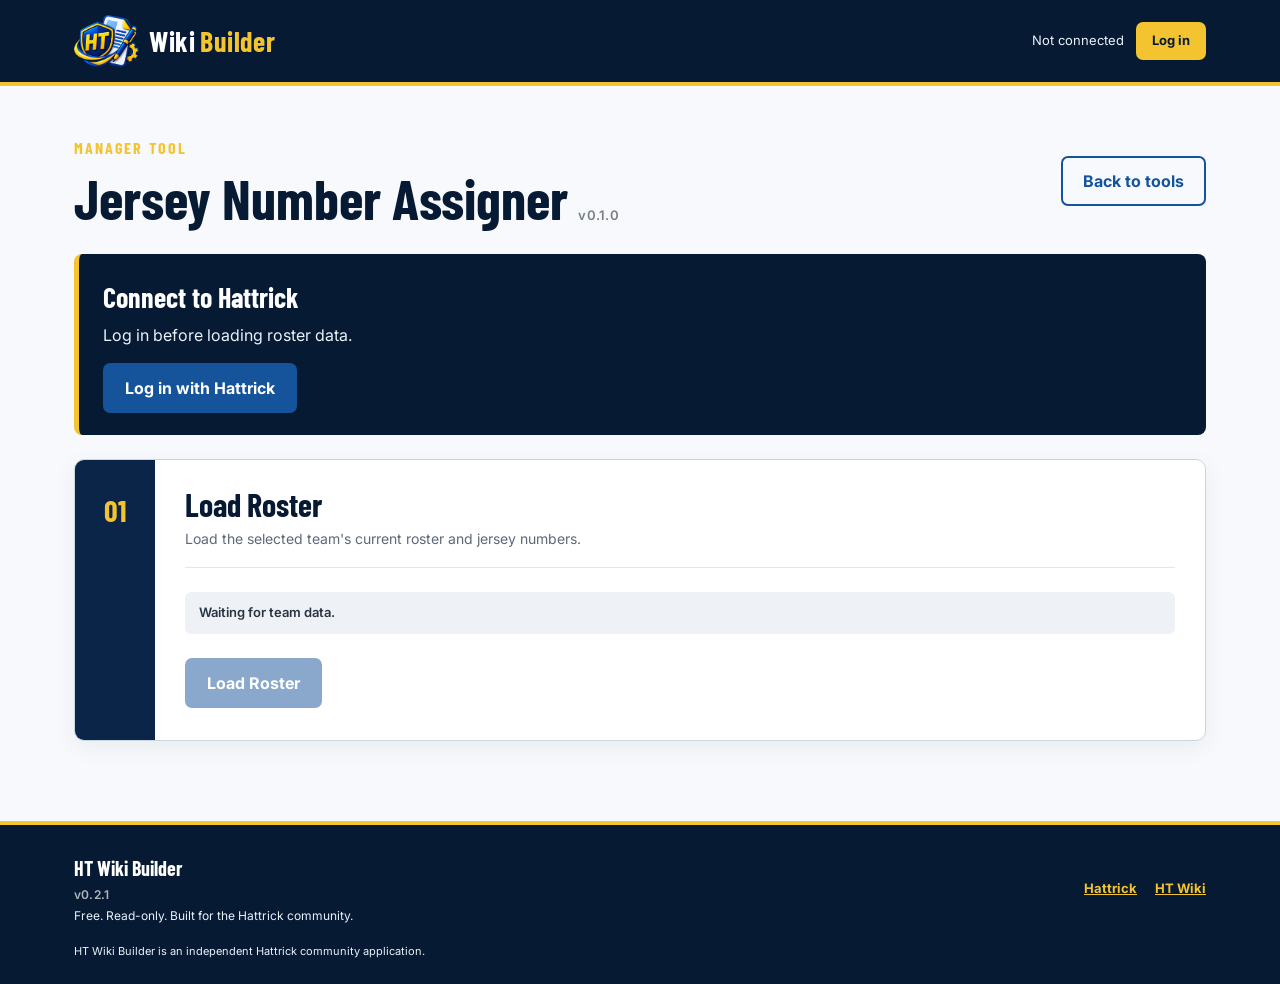
==== commit b7ad6e56: "Add files via upload" ====
--- a/jersey.html
+++ b/jersey.html
@@ -1,4 +1,284 @@
-<!doctype html><html lang="en"><head><meta charset="utf-8"><meta name="viewport" content="width=device-width,initial-scale=1"><title>Jersey Number Assigner - HT Wiki Builder</title><link rel="icon" href="/favicon.ico"><link rel="preconnect" href="https://fonts.googleapis.com"><link rel="preconnect" href="https://fonts.gstatic.com" crossorigin><link href="https://fonts.googleapis.com/css2?family=Barlow+Condensed:wght@500;600;700&family=Inter:wght@400;500;600;700&display=swap" rel="stylesheet"><link rel="stylesheet" href="/styles.css?v=0.2.1"></head><body><header class="site-header"><div class="header-inner"><a class="brand" href="/"><span class="brand-mark"><img class="brand-logo" src="/ht-wiki-builder-logo.png" alt=""></span><span class="brand-name"><span class="brand-wiki">Wiki</span> <span class="brand-builder">Builder</span></span></a><div class="header-status"><div id="user-status" class="user-status">Not connected</div><a id="header-login" class="button button-small button-gold" href="/auth/login">Log in</a><a id="header-logout" class="button button-small button-outline" href="/auth/logout" hidden>Log out</a></div></div></header><main class="builder-page"><div class="builder-page-inner"><div class="builder-heading"><div><div class="eyebrow">Manager Tool</div><div class="builder-title-line"><h1>Jersey Number Assigner</h1><span class="page-version" data-htwb-version="jersey"></span></div></div><a class="button button-outline-dark" href="/">Back to tools</a></div><div id="login-panel" class="builder-login"><h2>Connect to Hattrick</h2><p>Log in before loading roster data.</p><a class="button button-primary" href="/auth/login">Log in with Hattrick</a></div><div id="connected-panel" class="builder-account" hidden><div><span class="builder-account-label">Connected to Hattrick</span><div class="connected-team-identity"><img id="team-logo" class="connected-team-logo" alt="" hidden><div><strong id="team-name">Loading team...</strong><div class="builder-account-details"><span id="manager-name"></span><span id="team-id"></span></div></div></div></div></div>
-<section class="builder-section"><div class="builder-section-number">01</div><div class="builder-section-content"><div class="builder-section-heading"><div><h2>Load Roster</h2><p>Load the selected team's current roster and jersey numbers.</p></div></div><div id="jersey-status" class="builder-status">Waiting for team data.</div><div class="builder-actions"><button id="jersey-load" class="button button-primary" disabled>Load Roster</button></div></div></section>
-<section id="jersey-choice-section" class="builder-section" hidden><div class="builder-section-number">02</div><div class="builder-section-content"><div class="builder-section-heading"><div><h2>Choose Assignment</h2><p>Keep current roster numbers and fill only the blanks, or prepare a complete roster reset.</p></div></div><div class="radio-stack"><label class="radio-option"><input type="radio" name="jersey-mode" value="new" checked><span><strong>Assign numbers to unnumbered players only</strong><span>Keep every existing number and assign only players who do not currently have one.</span></span></label><label class="radio-option"><input type="radio" name="jersey-mode" value="reset"><span><strong>Reassign entire roster</strong><span>Prepare a complete reset and separate actual changes from players whose number stays the same.</span></span></label></div><div class="builder-actions"><button id="jersey-prepare" class="button button-primary">Prepare Numbers</button></div></div></section>
-<section id="jersey-results" class="builder-section" hidden><div class="builder-section-number">03</div><div class="builder-section-content"><div class="builder-section-heading"><div><h2>Jersey Numbers</h2></div></div><h3>Numbers to assign</h3><div id="jersey-assign"></div><h3>Numbers to change</h3><div id="jersey-change"></div><h3>Unchanged</h3><div id="jersey-unchanged"></div></div></section></div></main><footer class="site-footer"><div class="footer-inner"><div><strong>HT Wiki Builder</strong><span>Free. Read-only. Built for the Hattrick community.</span></div><div class="footer-links"><a href="https://www.hattrick.org/" target="_blank">Hattrick</a><a href="https://wiki.hattrick.org/" target="_blank">HT Wiki</a></div></div><div class="footer-legal">HT Wiki Builder is an independent Hattrick community application.</div></footer><script type="module" src="/versions.js"></script><script src="/app.js"></script><script src="/jersey.js?v=0.1.0"></script></body></html>
+<!DOCTYPE html>
+<html lang="en">
+<head>
+  <meta charset="UTF-8">
+  <meta name="viewport" content="width=device-width, initial-scale=1.0">
+
+  <title>Jersey Number Assigner - HT Wiki Builder</title>
+
+  <meta
+    name="description"
+    content="Prepare jersey number assignments for your Hattrick roster."
+  >
+
+  <link rel="icon" href="/favicon.ico" sizes="any">
+  <link rel="icon" type="image/png" sizes="32x32" href="/favicon-32x32.png">
+  <link rel="apple-touch-icon" href="/apple-touch-icon.png">
+
+  <link rel="preconnect" href="https://fonts.googleapis.com">
+  <link rel="preconnect" href="https://fonts.gstatic.com" crossorigin>
+
+  <link
+    href="https://fonts.googleapis.com/css2?family=Barlow+Condensed:wght@500;600;700&family=Inter:wght@400;500;600;700&display=swap"
+    rel="stylesheet"
+  >
+
+  <link rel="stylesheet" href="/styles.css?v=0.2.1">
+</head>
+
+<body>
+  <header class="site-header">
+    <div class="header-inner">
+      <a class="brand" href="/" aria-label="HT Wiki Builder home">
+        <span class="brand-mark">
+          <img class="brand-logo" src="/ht-wiki-builder-logo.png" alt="">
+        </span>
+
+        <span class="brand-name">
+          <span class="brand-wiki">Wiki</span>
+          <span class="brand-builder">Builder</span>
+        </span>
+      </a>
+
+      <div class="header-status">
+        <div id="user-status" class="user-status">
+          Not connected
+        </div>
+
+        <a
+          id="header-login"
+          class="button button-small button-gold"
+          href="/auth/login"
+        >
+          Log in
+        </a>
+
+        <a
+          id="header-logout"
+          class="button button-small button-outline"
+          href="/auth/logout"
+          hidden
+        >
+          Log out
+        </a>
+      </div>
+    </div>
+  </header>
+
+  <main class="builder-page">
+    <div class="builder-page-inner">
+      <div class="builder-heading">
+        <div>
+          <div class="eyebrow">Manager Tool</div>
+          <div class="builder-title-line">
+            <h1>Jersey Number Assigner</h1>
+            <span class="page-version" data-htwb-version="jersey"></span>
+          </div>
+        </div>
+
+        <a class="button button-outline-dark" href="/">
+          Back to tools
+        </a>
+      </div>
+
+      <div id="login-panel" class="builder-login">
+        <h2>Connect to Hattrick</h2>
+        <p>Log in before loading roster data.</p>
+
+        <a class="button button-primary" href="/auth/login">
+          Log in with Hattrick
+        </a>
+      </div>
+
+      <div id="connected-panel" class="builder-account" hidden>
+        <div>
+          <span class="builder-account-label">Connected to Hattrick</span>
+          <div class="connected-team-identity">
+            <img
+              id="team-logo"
+              class="connected-team-logo"
+              alt=""
+              referrerpolicy="no-referrer"
+              hidden
+            >
+            <div class="connected-team">
+              <div id="team-name" class="connected-team-name">Loading team...</div>
+              <div class="connected-team-details">
+                <span id="manager-name"></span>
+                <span id="team-id"></span>
+              </div>
+            </div>
+          </div>
+        </div>
+      </div>
+
+      <section class="builder-section">
+        <div class="builder-section-number">01</div>
+
+        <div class="builder-section-content">
+          <div class="builder-section-heading">
+            <div>
+              <h2>Load Roster</h2>
+              <p>
+                Load the selected team's current roster and jersey numbers.
+              </p>
+            </div>
+          </div>
+
+          <div
+            id="jersey-status"
+            class="builder-status"
+            aria-live="polite"
+          >
+            Waiting for team data.
+          </div>
+
+          <div class="builder-actions">
+            <button
+              id="jersey-load-button"
+              class="button button-primary"
+              type="button"
+              disabled
+            >
+              Load Roster
+            </button>
+          </div>
+        </div>
+      </section>
+
+      <section id="jersey-mode-section" class="builder-section" hidden>
+        <div class="builder-section-number">02</div>
+
+        <div class="builder-section-content">
+          <div class="builder-section-heading">
+            <div>
+              <h2>Choose Assignment</h2>
+              <p>
+                Keep the current roster numbers and fill only the blanks, or
+                prepare a complete roster reset.
+              </p>
+            </div>
+          </div>
+
+          <div class="wiki-fields">
+            <label class="wiki-field">
+              <input
+                class="wiki-field-check"
+                type="radio"
+                name="jersey-mode"
+                value="new"
+                checked
+              >
+              <span class="wiki-field-input">
+                <strong>Assign numbers to unnumbered players only</strong>
+                <span class="lineup-choice-note">
+                  Keep every existing number and assign only players who do not
+                  currently have one.
+                </span>
+              </span>
+            </label>
+
+            <label class="wiki-field">
+              <input
+                class="wiki-field-check"
+                type="radio"
+                name="jersey-mode"
+                value="reset"
+              >
+              <span class="wiki-field-input">
+                <strong>Reassign entire roster</strong>
+                <span class="lineup-choice-note">
+                  Prepare a complete reset and separate actual changes from
+                  players whose number stays the same.
+                </span>
+              </span>
+            </label>
+          </div>
+
+          <div class="builder-actions">
+            <button
+              id="jersey-prepare-button"
+              class="button button-primary"
+              type="button"
+            >
+              Prepare Numbers
+            </button>
+          </div>
+        </div>
+      </section>
+
+      <section id="jersey-results-section" class="builder-section" hidden>
+        <div class="builder-section-number">03</div>
+
+        <div class="builder-section-content">
+          <div class="builder-section-heading">
+            <div>
+              <h2 id="jersey-results-title">Jersey Numbers</h2>
+              <p id="jersey-results-note"></p>
+            </div>
+          </div>
+
+          <div id="jersey-new-results" hidden>
+            <h3>Numbers to assign</h3>
+            <ul id="jersey-new-list" class="lineup-diagnostics-list"></ul>
+            <p id="jersey-new-empty" class="lineup-note" hidden>
+              Every player already has a jersey number.
+            </p>
+          </div>
+
+          <div id="jersey-reset-results" hidden>
+            <div>
+              <h3>Numbers to change</h3>
+              <div id="jersey-change-table-wrap" class="lineup-table-wrap">
+                <table class="lineup-table">
+                  <thead>
+                    <tr>
+                      <th scope="col">Player</th>
+                      <th scope="col" class="number">Current #</th>
+                      <th scope="col" class="number">New #</th>
+                    </tr>
+                  </thead>
+                  <tbody id="jersey-change-body"></tbody>
+                </table>
+              </div>
+              <p id="jersey-change-empty" class="lineup-note" hidden>
+                No jersey numbers need to change.
+              </p>
+            </div>
+
+            <div class="lineup-details">
+              <h3>Unchanged</h3>
+              <ul id="jersey-unchanged-list" class="lineup-diagnostics-list"></ul>
+              <p id="jersey-unchanged-empty" class="lineup-note" hidden>
+                No players keep their current number in this reset.
+              </p>
+            </div>
+          </div>
+        </div>
+      </section>
+    </div>
+  </main>
+
+  <footer class="site-footer">
+    <div class="footer-inner">
+      <div>
+        <strong>HT Wiki Builder <span class="footer-version" data-htwb-version="app"></span></strong>
+        <span>Free. Read-only. Built for the Hattrick community.</span>
+      </div>
+
+      <div class="footer-links">
+        <a href="https://www.hattrick.org/" target="_blank" rel="noopener noreferrer">Hattrick</a>
+        <a href="https://wiki.hattrick.org/" target="_blank" rel="noopener noreferrer">HT Wiki</a>
+      </div>
+    </div>
+
+    <div class="footer-legal">
+      HT Wiki Builder is an independent Hattrick community application.
+    </div>
+  </footer>
+
+  <script type="module" src="/versions.js?v=0.2.1&amp;jersey=0.1.0"></script>
+  <script src="/app.js?v=0.1.1"></script>
+  <script src="/jersey.js?v=0.1.0"></script>
+</body>
+</html>
--- a/styles.css
+++ b/styles.css
@@ -1,4 +1,1845 @@
-:root{--blue-950:#071f35;--blue-900:#0b3153;--blue-800:#124a78;--blue-700:#17639e;--blue-600:#1e6bc1;--blue-100:#dbeaf7;--gold:#f4c542;--gold-dark:#c99b15;--white:#fff;--gray-50:#f8fafc;--gray-100:#eef2f6;--gray-200:#d8e0e8;--gray-500:#667788;--gray-600:#536272;--gray-700:#3d4b58;--gray-800:#27343f;--red:#a92424;--red-light:#fde8e8;--green:#1f703c;--green-light:#e7f6ec;}
-*{box-sizing:border-box}html{scroll-behavior:smooth}body{margin:0;background:#f4f7fa;color:var(--gray-800);font-family:Inter,Arial,sans-serif;line-height:1.5}a{color:inherit}button,input,select,textarea{font:inherit}button{cursor:pointer}h1,h2,h3,p{margin-top:0}.site-header{background:var(--blue-950);border-bottom:4px solid var(--gold);color:white}.header-inner,.footer-inner{max-width:1180px;margin:auto;padding:15px 24px;display:flex;align-items:center;justify-content:space-between;gap:24px}.brand{display:flex;align-items:center;gap:10px;text-decoration:none}.brand-mark{width:55px;height:44px;border:2px solid var(--gold);display:flex;align-items:center;justify-content:center;border-radius:5px;overflow:hidden}.brand-logo{width:100%;height:100%;object-fit:cover}.brand-name{font:700 29px/1 "Barlow Condensed",sans-serif;letter-spacing:.01em}.brand-wiki{color:white}.brand-builder{color:var(--gold)}.header-status{display:flex;align-items:center;gap:10px}.user-status{font-size:13px;font-weight:600;color:var(--blue-100)}.button{display:inline-flex;min-height:42px;align-items:center;justify-content:center;padding:9px 16px;border:1px solid transparent;border-radius:6px;font-weight:700;text-decoration:none;transition:.15s}.button:disabled,.button.disabled{opacity:.5;cursor:not-allowed}.button-primary{background:var(--blue-700);color:#fff}.button-primary:hover:not(:disabled){background:var(--blue-800)}.button-gold{background:var(--gold);color:var(--blue-950)}.button-outline{border-color:#7892aa;color:#fff;background:transparent}.button-outline-dark{border-color:var(--blue-700);color:var(--blue-800);background:white}.button-small{min-height:34px;padding:6px 12px;font-size:12px}.hero{background:linear-gradient(135deg,var(--blue-950),var(--blue-800));color:white}.hero-inner{max-width:1180px;margin:auto;padding:70px 24px;display:grid;grid-template-columns:minmax(0,1.35fr) minmax(280px,.65fr);gap:55px;align-items:center}.eyebrow{color:var(--gold-dark);font-size:12px;font-weight:800;letter-spacing:.12em;text-transform:uppercase}.hero .eyebrow{color:var(--gold)}.hero h1{margin:10px 0 18px;font:700 70px/.88 "Barlow Condensed",sans-serif}.hero h1 span{display:block;color:var(--gold)}.hero-text{max-width:650px;color:var(--blue-100);font-size:18px}.login-panel,.connected-panel{margin-top:28px}.login-note{margin:9px 0 0;color:var(--blue-100);font-size:12px}.connected-panel{padding:16px;border:1px solid rgba(255,255,255,.2);border-radius:8px;background:rgba(255,255,255,.06)}.connected-label,.connected-team-details{font-size:12px;color:var(--blue-100)}.connected-team-name{font:700 24px "Barlow Condensed",sans-serif}.connected-team-identity{display:flex;align-items:center;gap:12px;min-width:0}.connected-team-logo{height:54px;width:auto;max-width:90px;object-fit:contain;flex:none}.hero-card{background:white;color:var(--gray-800);border-radius:9px;overflow:hidden}.hero-card-header{padding:14px 18px;background:var(--gray-100);display:flex;justify-content:space-between}.hero-card-title{font-weight:800}.status-dot{width:10px;height:10px;border-radius:50%;background:var(--green)}.feature-row{display:grid;grid-template-columns:38px 1fr;gap:10px;padding:15px 18px;border-top:1px solid var(--gray-200)}.feature-number{font:700 25px "Barlow Condensed";color:var(--blue-700)}.feature-row strong,.feature-row span{display:block}.feature-row span{font-size:12px;color:var(--gray-600)}.workspace{max-width:1180px;margin:auto;padding:55px 24px 70px}.tool-section+.tool-section{margin-top:50px}.section-heading,.builder-heading{display:flex;align-items:flex-end;justify-content:space-between;gap:25px;margin-bottom:22px}.section-heading h2,.builder-heading h1{margin:3px 0 0;font:700 36px "Barlow Condensed",sans-serif;color:var(--blue-950)}.section-heading p{max-width:520px;margin:0;color:var(--gray-600);font-size:14px}.tool-grid{display:grid;grid-template-columns:repeat(4,minmax(0,1fr));gap:16px}.tool-card{display:flex;flex-direction:column;min-height:235px;background:white;border:1px solid var(--gray-200);border-radius:8px;overflow:hidden}.tool-card-topline{display:flex;align-items:center;justify-content:space-between;padding:14px 16px 0}.tool-card-number{font:700 26px "Barlow Condensed";color:var(--blue-700)}.tool-card-badge{padding:4px 7px;border-radius:4px;background:var(--gray-100);color:var(--gray-600);font-size:10px;font-weight:800;text-transform:uppercase}.tool-card-badge-live{background:var(--green-light);color:var(--green)}.tool-card-content{padding:12px 16px 16px;flex:1}.tool-card h3{margin:0 0 3px;font:700 24px "Barlow Condensed";color:var(--blue-950)}.tool-version,.page-version,.version-label,.footer-version{font-size:11px;font-weight:800;color:var(--gray-500)}.tool-card p{margin:10px 0 0;color:var(--gray-600);font-size:13px}.tool-card-action{display:block;padding:12px 16px;border-top:1px solid var(--gray-200);color:var(--blue-700);font-weight:800;text-decoration:none;font-size:13px}.tool-card-action.disabled{color:var(--gray-500)}.builder-page{min-height:70vh}.builder-page-inner{max-width:1060px;margin:auto;padding:42px 24px 70px}.builder-title-line{display:flex;align-items:baseline;gap:10px}.builder-login,.builder-account{margin-bottom:22px;padding:18px 20px;background:white;border:1px solid var(--gray-200);border-radius:8px}.builder-login h2{font:700 25px "Barlow Condensed";margin-bottom:4px}.builder-login p{font-size:13px;color:var(--gray-600)}.builder-account{display:flex;align-items:center;justify-content:space-between;gap:20px}.builder-account-label{display:block;color:var(--gray-600);font-size:11px;font-weight:800;text-transform:uppercase}.builder-account strong{display:block;margin-top:4px;font:700 21px "Barlow Condensed";color:var(--blue-950)}.builder-account-details{display:flex;gap:12px;color:var(--gray-600);font-size:12px}.team-selector-wrapper{display:flex;align-items:center;gap:8px;margin-left:auto}.team-selector-wrapper label{font-size:11px;font-weight:800;text-transform:uppercase;color:var(--gray-600)}.team-selector,.form-control input,.form-control select,.form-control textarea,.wiki-output,.team-wiki-input,.lineup-choice-select{width:100%;min-height:42px;padding:9px 11px;border:1px solid var(--gray-200);border-radius:6px;background:white;color:var(--gray-800)}.team-selector{min-width:250px}.builder-section{display:grid;grid-template-columns:80px minmax(0,1fr);margin-top:20px;background:white;border:1px solid var(--gray-200);border-radius:8px;overflow:hidden}.builder-section-number{padding:25px 16px;background:var(--blue-950);color:var(--gold);font:700 27px "Barlow Condensed";text-align:center}.builder-section-content{padding:26px 28px 30px;min-width:0}.builder-section-heading{display:flex;justify-content:space-between;gap:20px;margin-bottom:18px}.builder-section-heading h2{margin:0 0 4px;font:700 29px "Barlow Condensed";color:var(--blue-950)}.builder-section-heading p{margin:0;color:var(--gray-600);font-size:13px}.builder-actions{display:flex;align-items:center;gap:12px;flex-wrap:wrap;margin-top:22px}.builder-status{margin-top:15px;padding:11px 14px;border-radius:6px;background:var(--gray-100);font-size:13px;font-weight:600}.builder-status-success{background:var(--green-light);color:var(--green)}.builder-status-error{background:var(--red-light);color:var(--red)}.builder-notice{margin-top:18px;padding:14px 16px;border-left:4px solid var(--gold-dark);background:#fff8dc;font-size:13px}.form-control label{display:block;margin-bottom:5px;font-size:12px;font-weight:800;color:var(--gray-700)}.form-grid,.wiki-fields{display:grid;grid-template-columns:repeat(2,minmax(0,1fr));gap:15px}.form-control-wide,.wiki-field-large{grid-column:1/-1}.team-section-options,.season-section-grid{display:grid;grid-template-columns:repeat(2,minmax(0,1fr));gap:12px}.team-section-option,.season-section-option,.choice-card{padding:13px 14px;border:1px solid var(--gray-200);border-radius:7px;background:var(--gray-50)}.team-section-option label,.season-section-option,.choice-card label{cursor:pointer}.team-section-option-header{display:flex;align-items:flex-start;gap:10px}.team-section-option-copy strong,.team-section-option-copy span{display:block}.team-section-option-copy span{font-size:11px;color:var(--gray-600);margin-top:3px}.team-section-suboptions{margin:12px 0 0;padding:11px;border:0;border-top:1px solid var(--gray-200)}.team-inline-option{display:block;margin-top:8px;font-size:12px}.help-text{display:block;margin-top:5px;color:var(--gray-600);font-size:11px}.wiki-output{min-height:430px;padding:12px;background:var(--blue-950);color:white;border-color:var(--blue-900);font:13px/1.55 ui-monospace,SFMono-Regular,Menlo,monospace;resize:vertical}.copy-status{color:var(--green);font-size:12px;font-weight:800}.lineup-summary,.lineup-coach-picks{display:grid;grid-template-columns:repeat(auto-fit,minmax(170px,1fr));gap:12px;margin-top:18px}.lineup-summary-item{padding:12px 13px;border:1px solid var(--gray-200);border-radius:7px;background:var(--gray-50);min-width:0}.lineup-summary-label{display:block;margin-bottom:4px;color:var(--gray-600);font-size:11px;font-weight:800;text-transform:uppercase}.lineup-summary-value{display:block;font:700 19px "Barlow Condensed";color:var(--blue-950)}.lineup-table-wrap{overflow-x:auto;margin-top:16px}.lineup-table,.data-table{width:100%;border-collapse:collapse;font-size:12px}.lineup-table th,.lineup-table td,.data-table th,.data-table td{padding:8px 9px;border:1px solid var(--gray-200);text-align:left;white-space:nowrap}.lineup-table th,.data-table th{background:var(--gray-100);color:var(--gray-700)}.number{text-align:right!important}.lineup-pitch{display:grid;gap:10px;margin-top:18px;padding:22px;background:#edf4ef;border:1px solid #cbd9ce;border-radius:8px}.pitch-row{display:flex;justify-content:center;gap:9px;flex-wrap:wrap}.pitch-slot{width:118px;min-height:60px;padding:7px;border:1px solid #b9c9bd;border-radius:6px;background:white;text-align:center;font-size:11px}.pitch-slot strong{display:block;color:var(--blue-950)}.radio-stack{display:grid;gap:10px}.radio-option{display:flex;gap:10px;padding:12px;border:1px solid var(--gray-200);border-radius:7px;background:var(--gray-50)}.radio-option strong,.radio-option span{display:block}.radio-option span{font-size:12px;color:var(--gray-600)}.award-table td:first-child{font-weight:800}.site-footer{background:var(--blue-950);color:var(--blue-100);border-top:4px solid var(--gold)}.footer-inner{padding:28px 24px 18px}.footer-inner strong,.footer-inner span{display:block}.footer-inner strong{color:white;font:700 20px "Barlow Condensed"}.footer-inner span{font-size:12px}.footer-links{display:flex;gap:14px}.footer-links a{color:var(--gold);font-size:12px;font-weight:800}.footer-legal{max-width:1180px;margin:auto;padding:0 24px 25px;font-size:11px}.muted{color:var(--gray-600);font-size:12px}.tag{display:inline-block;padding:2px 6px;border-radius:4px;background:var(--gray-100);font-size:10px;font-weight:800}.success{color:var(--green)}.error{color:var(--red)}[hidden]{display:none!important}
-@media(max-width:900px){.tool-grid{grid-template-columns:repeat(2,minmax(0,1fr))}.hero-inner{grid-template-columns:1fr}.hero-card{max-width:520px}.section-heading,.builder-heading{align-items:flex-start;flex-direction:column}.builder-account{align-items:flex-start;flex-direction:column}.team-selector-wrapper{margin-left:0}}
-@media(max-width:650px){.header-inner,.footer-inner{align-items:flex-start;flex-direction:column}.header-status{width:100%;flex-wrap:wrap}.hero h1{font-size:52px}.workspace,.builder-page-inner{padding-left:14px;padding-right:14px}.tool-grid,.form-grid,.wiki-fields,.team-section-options,.season-section-grid{grid-template-columns:1fr}.builder-section{grid-template-columns:1fr}.builder-section-number{text-align:left;padding:8px 18px}.builder-section-content{padding:22px 16px}.team-selector-wrapper{width:100%;align-items:flex-start;flex-direction:column}.team-selector{min-width:0}.hero-inner{padding-top:48px;padding-bottom:48px}}
+:root {
+  --blue-950: #071a33;
+  --blue-900: #0a2548;
+  --blue-800: #103b6f;
+  --blue-700: #15549b;
+  --blue-600: #1e6bc1;
+  --blue-100: #e9f2fb;
+  --lineup-blue-muted: #a8b9cb;
+  --gold: #f4c430;
+  --gold-dark: #d3a714;
+  --white: #ffffff;
+  --gray-50: #f7f9fc;
+  --gray-100: #eef2f6;
+  --gray-200: #e1e7ee;
+  --gray-300: #cbd5df;
+  --gray-500: #7b8795;
+  --gray-600: #5d6978;
+  --gray-800: #293442;
+  --red: #a92b2b;
+  --red-light: #fff0f0;
+  --green: #1f6f43;
+  --green-light: #edf8f2;
+  --shadow: 0 12px 35px rgba(7, 26, 51, 0.12);
+}
+
+* {
+  box-sizing: border-box;
+}
+
+html {
+  scroll-behavior: smooth;
+}
+
+body {
+  margin: 0;
+  background: var(--gray-50);
+  color: var(--gray-800);
+  font-family: "Inter", sans-serif;
+  line-height: 1.5;
+}
+
+a {
+  color: inherit;
+}
+
+button,
+input,
+textarea,
+select {
+  font: inherit;
+}
+
+.site-header {
+  background: var(--blue-950);
+  border-bottom: 4px solid var(--gold);
+  color: var(--white);
+}
+
+.header-inner {
+  max-width: 1180px;
+  margin: 0 auto;
+  padding: 15px 24px;
+  display: flex;
+  align-items: center;
+  justify-content: space-between;
+  gap: 24px;
+}
+
+.brand {
+  display: flex;
+  align-items: center;
+  gap: 10px;
+  text-decoration: none;
+}
+
+.brand-mark {
+  width: 65px;
+  height: 52px;
+  display: block;
+  flex: 0 0 auto;
+}
+
+.brand-logo {
+  width: 100%;
+  height: 100%;
+  display: block;
+  object-fit: contain;
+}
+
+.brand-name {
+  display: flex;
+  gap: 5px;
+  align-items: baseline;
+  font-family: "Barlow Condensed", sans-serif;
+  font-size: 28px;
+  font-weight: 700;
+  letter-spacing: 0.02em;
+}
+
+.brand-wiki {
+  color: var(--white);
+}
+
+.brand-builder {
+  color: var(--gold);
+}
+
+.header-status {
+  display: flex;
+  align-items: center;
+  gap: 12px;
+}
+
+.user-status {
+  color: var(--blue-100);
+  font-size: 13px;
+}
+
+.button {
+  display: inline-flex;
+  align-items: center;
+  justify-content: center;
+  min-height: 46px;
+  padding: 11px 20px;
+  border: 2px solid transparent;
+  border-radius: 7px;
+  font-weight: 700;
+  text-decoration: none;
+  cursor: pointer;
+  transition:
+    transform 0.15s ease,
+    background 0.15s ease,
+    border-color 0.15s ease;
+}
+
+.button:hover {
+  transform: translateY(-1px);
+}
+
+.button-small {
+  min-height: 36px;
+  padding: 7px 14px;
+  font-size: 13px;
+}
+
+.button-primary {
+  background: var(--blue-700);
+  color: var(--white);
+}
+
+.button-primary:hover {
+  background: var(--blue-600);
+}
+
+.button-gold {
+  background: var(--gold);
+  color: var(--blue-950);
+}
+
+.button-gold:hover {
+  background: var(--gold-dark);
+}
+
+.button-outline {
+  border-color: var(--blue-100);
+  color: var(--white);
+}
+
+.button-outline:hover {
+  background: rgba(255, 255, 255, 0.08);
+}
+
+.button-outline-dark {
+  border-color: var(--blue-700);
+  color: var(--blue-700);
+  background: transparent;
+}
+
+.button-outline-dark:hover {
+  background: var(--blue-100);
+}
+
+.hero {
+  background:
+    linear-gradient(
+      135deg,
+      var(--blue-950) 0%,
+      var(--blue-900) 55%,
+      var(--blue-800) 100%
+    );
+  color: var(--white);
+}
+
+.hero-inner {
+  max-width: 1180px;
+  margin: 0 auto;
+  padding: 75px 24px;
+  display: grid;
+  grid-template-columns: minmax(0, 1.35fr) minmax(300px, 0.65fr);
+  gap: 60px;
+  align-items: center;
+}
+
+.eyebrow {
+  margin-bottom: 10px;
+  color: var(--gold);
+  font-family: "Barlow Condensed", sans-serif;
+  font-size: 16px;
+  font-weight: 700;
+  letter-spacing: 0.13em;
+  text-transform: uppercase;
+}
+
+.hero h1 {
+  max-width: 650px;
+  margin: 0;
+  font-family: "Barlow Condensed", sans-serif;
+  font-size: clamp(52px, 7vw, 82px);
+  font-weight: 700;
+  line-height: 0.94;
+  letter-spacing: -0.02em;
+}
+
+.hero h1 span {
+  color: var(--gold);
+}
+
+.hero-text {
+  max-width: 630px;
+  margin: 25px 0 0;
+  color: var(--blue-100);
+  font-size: 18px;
+}
+
+.login-panel,
+.connected-panel {
+  margin-top: 30px;
+}
+
+.login-note {
+  margin: 10px 0 0;
+  color: var(--blue-100);
+  font-size: 13px;
+}
+
+.connected-panel {
+  max-width: 540px;
+  padding: 18px 20px;
+  background: rgba(255, 255, 255, 0.08);
+  border: 1px solid rgba(255, 255, 255, 0.18);
+  border-left: 4px solid var(--gold);
+  border-radius: 8px;
+}
+
+.connected-label {
+  color: var(--gold);
+  font-size: 12px;
+  font-weight: 700;
+  letter-spacing: 0.09em;
+  text-transform: uppercase;
+}
+
+.connected-team-identity {
+  display: flex;
+  align-items: center;
+  gap: 12px;
+  min-width: 0;
+}
+
+.connected-team-identity > div {
+  min-width: 0;
+}
+
+.connected-team-logo {
+  width: auto;
+  height: 54px;
+  max-width: 90px;
+  flex: 0 0 auto;
+  object-fit: contain;
+  transform: translateY(2px);
+}
+
+.connected-team-logo[hidden] {
+  display: none;
+}
+
+.connected-team-name {
+  margin-top: 4px;
+  font-family: "Barlow Condensed", sans-serif;
+  font-size: 27px;
+  font-weight: 700;
+}
+
+.connected-team-details {
+  margin-top: 3px;
+  display: flex;
+  flex-wrap: wrap;
+  gap: 14px;
+  color: var(--blue-100);
+  font-size: 13px;
+}
+
+.team-selector-wrapper {
+  margin-top: 12px;
+  display: flex;
+  align-items: center;
+  gap: 8px;
+}
+
+.team-selector-wrapper label {
+  color: var(--blue-100);
+  font-size: 12px;
+  font-weight: 700;
+}
+
+.team-selector {
+  min-width: 230px;
+  padding: 6px 8px;
+  border: 1px solid var(--gray-300);
+  border-radius: 5px;
+  background: var(--white);
+  color: var(--gray-800);
+  font-size: 12px;
+}
+
+.hero-card {
+  overflow: hidden;
+  background: var(--white);
+  color: var(--gray-800);
+  border-radius: 12px;
+  box-shadow: var(--shadow);
+}
+
+.hero-card-header {
+  padding: 16px 20px;
+  display: flex;
+  align-items: center;
+  justify-content: space-between;
+  background: var(--gold);
+  color: var(--blue-950);
+}
+
+.hero-card-title {
+  font-family: "Barlow Condensed", sans-serif;
+  font-size: 20px;
+  font-weight: 700;
+}
+
+.status-dot {
+  width: 11px;
+  height: 11px;
+  background: var(--blue-700);
+  border-radius: 50%;
+}
+
+.hero-card-body {
+  padding: 12px 22px;
+}
+
+.feature-row {
+  padding: 20px 0;
+  display: grid;
+  grid-template-columns: 46px 1fr;
+  gap: 14px;
+  align-items: start;
+  border-bottom: 1px solid var(--gray-100);
+}
+
+.feature-row:last-child {
+  border-bottom: 0;
+}
+
+.feature-number {
+  color: var(--blue-700);
+  font-family: "Barlow Condensed", sans-serif;
+  font-size: 24px;
+  font-weight: 700;
+}
+
+.feature-row strong,
+.feature-row span {
+  display: block;
+}
+
+.feature-row strong {
+  color: var(--blue-950);
+}
+
+.feature-row span {
+  margin-top: 3px;
+  color: var(--gray-600);
+  font-size: 13px;
+}
+
+.workspace {
+  max-width: 1180px;
+  margin: 0 auto;
+  padding: 65px 24px 85px;
+}
+
+.section-heading {
+  margin-bottom: 28px;
+  display: flex;
+  align-items: end;
+  justify-content: space-between;
+  gap: 30px;
+}
+
+.section-heading h2 {
+  margin: 0;
+  color: var(--blue-950);
+  font-family: "Barlow Condensed", sans-serif;
+  font-size: 40px;
+  line-height: 1;
+}
+
+.section-heading p {
+  margin: 0;
+  color: var(--gray-600);
+}
+
+.tool-grid {
+  display: grid;
+  grid-template-columns: repeat(2, minmax(0, 1fr));
+  gap: 22px;
+}
+
+.tool-card {
+  min-height: 250px;
+  padding: 25px;
+  display: flex;
+  flex-direction: column;
+  background: var(--white);
+  border: 1px solid var(--gray-300);
+  border-top: 5px solid var(--blue-700);
+  border-radius: 9px;
+  box-shadow: 0 6px 20px rgba(7, 26, 51, 0.06);
+}
+
+.tool-card-number {
+  color: var(--gold-dark);
+  font-family: "Barlow Condensed", sans-serif;
+  font-size: 20px;
+  font-weight: 700;
+}
+
+.tool-card-content {
+  flex: 1;
+}
+
+.tool-card h3 {
+  margin: 10px 0 8px;
+  color: var(--blue-950);
+  font-family: "Barlow Condensed", sans-serif;
+  font-size: 27px;
+  line-height: 1.1;
+}
+
+.tool-card p {
+  margin: 0;
+  color: var(--gray-600);
+  font-size: 15px;
+}
+
+.tool-card-action {
+  margin-top: 22px;
+  align-self: flex-start;
+  color: var(--blue-700);
+  font-weight: 700;
+  text-decoration: none;
+}
+
+.tool-card-action.disabled {
+  color: var(--gray-600);
+  cursor: default;
+}
+
+.builder-page {
+  min-height: calc(100vh - 180px);
+  background: var(--gray-50);
+}
+
+.builder-page-inner {
+  max-width: 1180px;
+  margin: 0 auto;
+  padding: 50px 24px 80px;
+}
+
+.builder-heading {
+  margin-bottom: 28px;
+  display: flex;
+  align-items: center;
+  justify-content: space-between;
+  gap: 30px;
+}
+
+.builder-heading h1 {
+  margin: 0;
+  color: var(--blue-950);
+  font-family: "Barlow Condensed", sans-serif;
+  font-size: clamp(38px, 5vw, 56px);
+  line-height: 1;
+}
+
+.builder-login,
+.builder-account {
+  margin-bottom: 24px;
+  padding: 22px 24px;
+  background: var(--blue-950);
+  color: var(--white);
+  border-left: 5px solid var(--gold);
+  border-radius: 8px;
+}
+
+.builder-login h2 {
+  margin: 0 0 5px;
+  font-family: "Barlow Condensed", sans-serif;
+  font-size: 28px;
+}
+
+.builder-login p {
+  margin: 0 0 16px;
+  color: var(--blue-100);
+}
+
+.builder-account {
+  display: flex;
+  align-items: center;
+  justify-content: space-between;
+  gap: 24px;
+}
+
+.builder-account-label {
+  display: block;
+  color: var(--gold);
+  font-size: 11px;
+  font-weight: 700;
+  letter-spacing: 0.1em;
+  text-transform: uppercase;
+}
+
+.builder-account strong {
+  display: block;
+  margin-top: 3px;
+  font-family: "Barlow Condensed", sans-serif;
+  font-size: 26px;
+}
+
+.builder-account-details {
+  margin-top: 3px;
+  display: flex;
+  flex-wrap: wrap;
+  gap: 15px;
+  color: var(--blue-100);
+  font-size: 12px;
+}
+
+.builder-section {
+  margin-top: 24px;
+  display: grid;
+  grid-template-columns: 80px minmax(0, 1fr);
+  overflow: hidden;
+  background: var(--white);
+  border: 1px solid var(--gray-300);
+  border-radius: 10px;
+  box-shadow: 0 7px 24px rgba(7, 26, 51, 0.06);
+}
+
+.builder-section-number {
+  padding: 28px 18px;
+  background: var(--blue-900);
+  color: var(--gold);
+  font-family: "Barlow Condensed", sans-serif;
+  font-size: 30px;
+  font-weight: 700;
+  text-align: center;
+}
+
+.builder-section-content {
+  padding: 28px 30px 32px;
+}
+
+.builder-section-heading {
+  margin-bottom: 24px;
+  padding-bottom: 18px;
+  border-bottom: 1px solid var(--gray-200);
+}
+
+.builder-section-heading h2 {
+  margin: 0;
+  color: var(--blue-950);
+  font-family: "Barlow Condensed", sans-serif;
+  font-size: 32px;
+  line-height: 1;
+}
+
+.builder-section-heading p {
+  margin: 8px 0 0;
+  color: var(--gray-600);
+  font-size: 14px;
+}
+
+.team-load-row {
+  display: grid;
+  grid-template-columns: minmax(220px, 360px) auto;
+  gap: 15px;
+  align-items: end;
+}
+
+.form-control {
+  display: flex;
+  flex-direction: column;
+  gap: 6px;
+}
+
+.form-control label,
+.wiki-field-input label {
+  color: var(--blue-950);
+  font-size: 12px;
+  font-weight: 700;
+}
+
+.form-control input,
+.wiki-field-input input,
+.wiki-field-input textarea,
+.wiki-output {
+  width: 100%;
+  border: 1px solid var(--gray-300);
+  border-radius: 6px;
+  background: var(--white);
+  color: var(--gray-800);
+  outline: none;
+  transition:
+    border-color 0.15s ease,
+    box-shadow 0.15s ease;
+}
+
+.form-control input,
+.wiki-field-input input {
+  min-height: 42px;
+  padding: 9px 11px;
+}
+
+.wiki-field-input textarea,
+.wiki-output {
+  padding: 11px 12px;
+  resize: vertical;
+}
+
+.form-control input:focus,
+.wiki-field-input input:focus,
+.wiki-field-input textarea:focus,
+.wiki-output:focus,
+.team-selector:focus {
+  border-color: var(--blue-600);
+  box-shadow: 0 0 0 3px rgba(30, 107, 193, 0.12);
+}
+
+.builder-notice {
+  margin-top: 20px;
+  padding: 14px 16px;
+  background: #fff8dc;
+  border-left: 4px solid var(--gold-dark);
+  color: var(--gray-800);
+  font-size: 13px;
+}
+
+.builder-status {
+  margin-top: 16px;
+  padding: 11px 14px;
+  border-radius: 6px;
+  background: var(--gray-100);
+  font-size: 13px;
+  font-weight: 600;
+}
+
+.builder-status-success {
+  background: var(--green-light);
+  color: var(--green);
+}
+
+.builder-status-error {
+  background: var(--red-light);
+  color: var(--red);
+}
+
+.wiki-fields {
+  display: grid;
+  grid-template-columns: repeat(2, minmax(0, 1fr));
+  gap: 14px 20px;
+}
+
+.wiki-field {
+  padding: 13px 14px;
+  display: grid;
+  grid-template-columns: 22px minmax(0, 1fr);
+  gap: 9px;
+  align-items: start;
+  background: var(--gray-50);
+  border: 1px solid var(--gray-200);
+  border-radius: 7px;
+}
+
+.wiki-field-large {
+  grid-column: 1 / -1;
+}
+
+.wiki-field-check {
+  width: 17px;
+  height: 17px;
+  margin: 25px 0 0;
+  accent-color: var(--blue-700);
+  cursor: pointer;
+}
+
+.wiki-field-input {
+  min-width: 0;
+}
+
+.wiki-field-input label {
+  display: block;
+  margin-bottom: 6px;
+}
+
+.builder-actions {
+  margin-top: 24px;
+  display: flex;
+  align-items: center;
+  gap: 14px;
+}
+
+.wiki-output {
+  min-height: 430px;
+  background: var(--blue-950);
+  color: var(--white);
+  border-color: var(--blue-900);
+  font-family: monospace;
+  font-size: 13px;
+  line-height: 1.55;
+}
+
+.copy-status {
+  color: var(--green);
+  font-size: 13px;
+  font-weight: 700;
+}
+
+.site-footer {
+  background: var(--blue-950);
+  color: var(--blue-100);
+  border-top: 4px solid var(--gold);
+}
+
+.footer-inner {
+  max-width: 1180px;
+  margin: 0 auto;
+  padding: 28px 24px 18px;
+  display: flex;
+  align-items: center;
+  justify-content: space-between;
+  gap: 30px;
+}
+
+.footer-inner strong,
+.footer-inner span {
+  display: block;
+}
+
+.footer-inner strong {
+  color: var(--white);
+  font-family: "Barlow Condensed", sans-serif;
+  font-size: 20px;
+}
+
+.footer-inner span {
+  margin-top: 3px;
+  font-size: 12px;
+}
+
+.footer-links {
+  display: flex;
+  gap: 18px;
+}
+
+.footer-links a {
+  color: var(--gold);
+  font-size: 13px;
+  font-weight: 700;
+}
+
+.footer-legal {
+  max-width: 1180px;
+  margin: 0 auto;
+  padding: 0 24px 25px;
+  color: var(--blue-100);
+  font-size: 11px;
+}
+
+[hidden] {
+  display: none !important;
+}
+
+@media (max-width: 800px) {
+  .header-inner,
+  .footer-inner,
+  .section-heading,
+  .builder-heading {
+    align-items: flex-start;
+    flex-direction: column;
+  }
+
+  .header-status {
+    width: 100%;
+  }
+
+  .hero-inner {
+    padding-top: 50px;
+    padding-bottom: 50px;
+    grid-template-columns: 1fr;
+    gap: 40px;
+  }
+
+  .tool-grid {
+    grid-template-columns: 1fr;
+  }
+
+  .builder-section {
+    grid-template-columns: 1fr;
+  }
+
+  .builder-section-number {
+    padding: 8px 20px;
+    text-align: left;
+  }
+
+  .wiki-fields {
+    grid-template-columns: 1fr;
+  }
+
+  .wiki-field-large {
+    grid-column: auto;
+  }
+
+  .team-load-row {
+    grid-template-columns: 1fr;
+  }
+}
+
+@media (max-width: 520px) {
+  .brand-name {
+    font-size: 24px;
+  }
+
+  .brand-mark {
+    width: 55px;
+    height: 44px;
+  }
+
+  .header-status {
+    flex-wrap: wrap;
+  }
+
+  .hero h1 {
+    font-size: 52px;
+  }
+
+  .workspace {
+    padding-top: 45px;
+  }
+
+  .builder-page-inner {
+    padding-left: 14px;
+    padding-right: 14px;
+  }
+
+  .builder-section-content {
+    padding: 22px 16px 26px;
+  }
+
+  .builder-account {
+    align-items: flex-start;
+    flex-direction: column;
+  }
+
+  .team-selector-wrapper {
+    align-items: flex-start;
+    flex-direction: column;
+  }
+
+  .team-selector {
+    width: 100%;
+    min-width: 0;
+  }
+}
+
+/* =========================================================
+   LINEUP BUILDER
+   Shared visual language: existing blue/gold/gray tokens only.
+   ========================================================= */
+
+.lineup-summary,
+.lineup-coach-picks {
+  display: grid;
+  grid-template-columns: repeat(auto-fit, minmax(180px, 1fr));
+  gap: 14px;
+  margin-top: 20px;
+}
+
+.lineup-summary-item {
+  min-width: 0;
+  padding: 13px 14px;
+  background: var(--gray-50);
+  border: 1px solid var(--gray-200);
+  border-radius: 7px;
+}
+
+.lineup-summary-label {
+  display: block;
+  margin-bottom: 5px;
+  color: var(--gray-600);
+  font-size: 12px;
+  font-weight: 700;
+  letter-spacing: 0.04em;
+  text-transform: uppercase;
+}
+
+.lineup-summary-value {
+  display: block;
+  color: var(--blue-950);
+  font-family: "Barlow Condensed", sans-serif;
+  font-size: 20px;
+  font-weight: 700;
+  line-height: 1.15;
+  overflow-wrap: anywhere;
+}
+
+.lineup-choice-select {
+  width: 100%;
+  min-height: 42px;
+  padding: 9px 36px 9px 11px;
+  color: var(--blue-950);
+  background: #ffffff;
+  border: 1px solid var(--gray-300);
+  border-radius: 6px;
+  font-family: "Barlow Condensed", sans-serif;
+  font-size: 20px;
+  font-weight: 700;
+  line-height: 1.15;
+}
+
+.lineup-choice-select:focus {
+  outline: 3px solid rgba(244, 190, 0, 0.28);
+  outline-offset: 1px;
+  border-color: var(--blue-700);
+}
+
+.lineup-choice-select:disabled {
+  color: var(--gray-500);
+  background: var(--gray-100);
+  cursor: not-allowed;
+}
+
+.lineup-choice-note {
+  display: block;
+  margin-top: 6px;
+  color: var(--gray-600);
+  font-size: 12px;
+  line-height: 1.35;
+}
+
+.lineup-role-detail {
+  display: block;
+  margin-top: 5px;
+  color: var(--gray-600);
+  font-size: 12px;
+  line-height: 1.35;
+}
+
+.lineup-table-wrap {
+  width: 100%;
+  margin-top: 20px;
+  overflow-x: auto;
+  border: 1px solid var(--gray-200);
+  border-radius: 7px;
+}
+
+.lineup-table {
+  width: 100%;
+  border-collapse: collapse;
+  background: var(--white);
+}
+
+.lineup-table th,
+.lineup-table td {
+  padding: 10px 12px;
+  border-bottom: 1px solid var(--gray-200);
+  text-align: left;
+  vertical-align: middle;
+  white-space: nowrap;
+}
+
+.lineup-table th {
+  background: var(--gray-100);
+  color: var(--blue-950);
+  font-size: 12px;
+  font-weight: 700;
+  letter-spacing: 0.02em;
+}
+
+.lineup-table tbody tr:last-child td {
+  border-bottom: 0;
+}
+
+.lineup-table .number {
+  text-align: right;
+}
+
+.selected-training {
+  background: var(--blue-100);
+  font-weight: 700;
+}
+
+.ineligible-training {
+  color: var(--gray-500);
+}
+
+.lineup-note {
+  margin-top: 16px;
+  color: var(--gray-600);
+  font-size: 13px;
+  line-height: 1.55;
+}
+
+.lineup-details {
+  margin-top: 18px;
+  padding: 13px 14px;
+  background: var(--gray-50);
+  border: 1px solid var(--gray-200);
+  border-radius: 7px;
+}
+
+.lineup-details summary {
+  color: var(--blue-950);
+  cursor: pointer;
+  font-weight: 700;
+}
+
+.lineup-details[open] summary {
+  margin-bottom: 4px;
+}
+
+.lineup-pitch {
+  margin-top: 24px;
+  padding: 30px 20px;
+  background: var(--lineup-blue-muted);
+  border: 1px solid var(--gray-300);
+  border-radius: 9px;
+}
+
+.lineup-row {
+  display: grid;
+  align-items: stretch;
+  justify-content: center;
+  gap: 14px;
+  margin-bottom: 24px;
+}
+
+.lineup-row:last-child {
+  margin-bottom: 0;
+}
+
+.lineup-row-gk {
+  grid-template-columns: minmax(130px, 170px);
+}
+
+.lineup-row-defense,
+.lineup-row-midfield {
+  grid-template-columns: repeat(5, minmax(110px, 1fr));
+}
+
+.lineup-row-forwards {
+  grid-template-columns: repeat(3, minmax(130px, 170px));
+}
+
+.lineup-position {
+  min-width: 0;
+  min-height: 92px;
+  padding: 12px 8px;
+  background: var(--white);
+  border: 1px solid var(--gray-300);
+  border-radius: 7px;
+  text-align: center;
+}
+
+.lineup-position.hidden {
+  display: block !important;
+  visibility: visible !important;
+  background: var(--gray-100);
+  border-color: var(--gray-200);
+  color: var(--gray-500);
+}
+
+.lineup-position-name {
+  margin-bottom: 8px;
+  color: var(--blue-950);
+  font-family: "Barlow Condensed", sans-serif;
+  font-size: 15px;
+  font-weight: 700;
+  letter-spacing: 0.04em;
+}
+
+.lineup-position.hidden .lineup-position-name {
+  color: var(--gray-500);
+}
+
+.lineup-player-name {
+  min-height: 20px;
+  color: var(--gray-800);
+  font-size: 13px;
+  font-weight: 700;
+  overflow-wrap: anywhere;
+}
+
+.lineup-player-rating {
+  min-height: 18px;
+  margin-top: 5px;
+  color: var(--gray-600);
+  font-size: 11px;
+}
+
+.lineup-position.training-slot,
+.lineup-position.partial-training-slot {
+  position: relative;
+}
+
+.lineup-position.training-slot::after,
+.lineup-position.partial-training-slot::after {
+  content: "";
+  position: absolute;
+  inset: 3px;
+  border-radius: 5px;
+  pointer-events: none;
+  box-shadow: 0 0 0 2px var(--white);
+}
+
+.lineup-position.training-slot::after {
+  border: 3px solid var(--gold);
+}
+
+.lineup-position.partial-training-slot::after {
+  border: 3px dashed var(--gold);
+}
+
+.lineup-legend {
+  display: flex;
+  flex-wrap: wrap;
+  gap: 18px;
+  margin-top: 18px;
+  color: var(--gray-600);
+  font-size: 12px;
+}
+
+.lineup-legend-item {
+  display: flex;
+  align-items: center;
+  gap: 7px;
+}
+
+.lineup-legend-box {
+  width: 18px;
+  height: 18px;
+  background: var(--white);
+  border: 1px solid var(--gray-300);
+  border-radius: 3px;
+}
+
+.lineup-legend-box-full {
+  border: 3px solid var(--gold);
+}
+
+.lineup-legend-box-partial {
+  border: 3px dashed var(--gold);
+}
+
+.lineup-legend-box-unused {
+  background: var(--gray-100);
+  border-color: var(--gray-200);
+}
+
+#lineup-warning {
+  margin-top: 20px;
+}
+
+.lineup-substitutes {
+  margin-top: 24px;
+}
+
+.lineup-substitutes-panel {
+  margin-top: 14px;
+  padding: 14px 16px 16px;
+  background: var(--lineup-blue-muted);
+  border: 1px solid var(--gray-300);
+  border-radius: 9px;
+}
+
+.lineup-substitutes-heading h3 {
+  margin: 0;
+  color: var(--blue-950);
+  font-family: "Barlow Condensed", sans-serif;
+  font-size: 24px;
+  line-height: 1.1;
+}
+
+.lineup-substitutes-heading p {
+  max-width: 760px;
+  margin: 6px 0 0;
+  color: var(--gray-600);
+  font-size: 13px;
+  line-height: 1.55;
+}
+
+.lineup-substitute-grid {
+  display: grid;
+  grid-template-columns: repeat(7, minmax(0, 1fr));
+  gap: 10px;
+  margin-top: 0;
+}
+
+.lineup-substitute-position {
+  min-width: 0;
+  min-height: 96px;
+  box-sizing: border-box;
+}
+
+.lineup-substitute-grid-secondary {
+  margin-top: 10px;
+}
+
+.lineup-substitute-grid-secondary .lineup-position-name {
+  display: none;
+}
+
+
+
+.lineup-coach-picks {
+  grid-template-columns: repeat(2, minmax(180px, 1fr));
+  margin-top: 24px;
+}
+
+.lineup-penalty-section {
+  margin-top: 28px;
+}
+
+.lineup-penalty-panel {
+  margin-top: 14px;
+  padding: 14px 16px 16px;
+  background: var(--lineup-blue-muted);
+  border: 1px solid var(--gray-300);
+  border-radius: 9px;
+}
+
+.lineup-penalty-heading h3 {
+  margin: 0;
+  color: var(--blue-950);
+  font-family: "Barlow Condensed", sans-serif;
+  font-size: 24px;
+  line-height: 1.1;
+}
+
+.lineup-penalty-heading p {
+  max-width: 760px;
+  margin: 6px 0 0;
+  color: var(--gray-600);
+  font-size: 13px;
+  line-height: 1.55;
+}
+
+.lineup-penalty-grid {
+  display: grid;
+  gap: 10px;
+  margin-top: 0;
+}
+
+.lineup-penalty-grid-five {
+  grid-template-columns: repeat(12, minmax(0, 1fr));
+}
+
+.lineup-penalty-grid-five > * {
+  grid-column: span 2;
+}
+
+.lineup-penalty-grid-five > :first-child {
+  grid-column: 2 / span 2;
+}
+
+.lineup-penalty-grid-six {
+  grid-template-columns: repeat(6, minmax(0, 1fr));
+  margin-top: 10px;
+}
+
+.lineup-penalty-card {
+  position: relative;
+  min-width: 0;
+  min-height: 92px;
+  padding: 12px 10px 10px 42px;
+  background: var(--white);
+  border: 1px solid var(--gray-300);
+  border-radius: 7px;
+}
+
+.lineup-penalty-order {
+  position: absolute;
+  top: 10px;
+  left: 10px;
+  display: flex;
+  align-items: center;
+  justify-content: center;
+  width: 24px;
+  height: 24px;
+  color: var(--blue-950);
+  background: var(--gray-100);
+  border: 1px solid var(--gray-300);
+  border-radius: 50%;
+  font-family: "Barlow Condensed", sans-serif;
+  font-size: 14px;
+  font-weight: 700;
+}
+
+.lineup-penalty-name {
+  display: block;
+  color: var(--blue-950);
+  font-size: 13px;
+  font-weight: 700;
+  overflow-wrap: normal;
+  word-break: normal;
+  hyphens: none;
+}
+
+.lineup-penalty-detail {
+  display: block;
+  margin-top: 5px;
+  color: var(--gray-600);
+  font-size: 11px;
+  line-height: 1.35;
+}
+
+.lineup-penalty-empty {
+  grid-column: 1 / -1;
+  padding: 14px;
+  color: var(--gray-600);
+  background: var(--gray-50);
+  border: 1px solid var(--gray-200);
+  border-radius: 7px;
+}
+
+.lineup-diagnostics-list {
+  margin: 16px 0 0;
+  padding-left: 22px;
+  color: var(--gray-600);
+}
+
+@media (max-width: 900px) {
+  .lineup-pitch {
+    padding: 20px 10px;
+  }
+
+  .lineup-row {
+    gap: 7px;
+  }
+
+  .lineup-position {
+    min-height: 82px;
+    padding: 9px 4px;
+  }
+
+  .lineup-position-name,
+  .lineup-player-name {
+    font-size: 12px;
+  }
+
+  .lineup-player-rating {
+    font-size: 10px;
+  }
+
+  .lineup-row-defense,
+  .lineup-row-midfield {
+    grid-template-columns: repeat(5, minmax(0, 1fr));
+  }
+
+  .lineup-row-forwards {
+    grid-template-columns: repeat(3, minmax(0, 1fr));
+  }
+
+  .lineup-substitute-grid {
+    grid-template-columns: repeat(4, minmax(0, 1fr));
+  }
+
+  .lineup-penalty-grid-five,
+  .lineup-penalty-grid-six {
+    grid-template-columns: repeat(3, minmax(0, 1fr));
+  }
+
+  .lineup-penalty-grid-five > *,
+  .lineup-penalty-grid-five > :first-child {
+    grid-column: auto;
+  }
+}
+
+@media (max-width: 600px) {
+  .lineup-pitch {
+    padding-left: 5px;
+    padding-right: 5px;
+  }
+
+  .lineup-row {
+    gap: 4px;
+    margin-bottom: 16px;
+  }
+
+  .lineup-position {
+    min-height: 75px;
+    padding: 7px 2px;
+  }
+
+  .lineup-position-name,
+  .lineup-player-name {
+    font-size: 10px;
+  }
+
+  .lineup-player-rating {
+    font-size: 9px;
+  }
+
+  .lineup-substitute-grid {
+    grid-template-columns: repeat(2, minmax(0, 1fr));
+  }
+
+  .lineup-coach-picks {
+    grid-template-columns: 1fr;
+  }
+
+  .lineup-penalty-grid-five,
+  .lineup-penalty-grid-six {
+    grid-template-columns: repeat(2, minmax(0, 1fr));
+  }
+
+  .lineup-penalty-grid-five > *,
+  .lineup-penalty-grid-five > :first-child {
+    grid-column: auto;
+  }
+}
+
+.button:disabled {
+  opacity: 0.5;
+  cursor: not-allowed;
+  transform: none;
+}
+
+/* Homepage tool status and Team Page Builder refresh */
+.tool-section + .tool-section {
+  margin-top: 56px;
+}
+
+.tool-card-topline {
+  display: flex;
+  align-items: center;
+  justify-content: space-between;
+  gap: 14px;
+}
+
+.tool-card-topline .tool-card-number {
+  flex: 0 0 auto;
+}
+
+.tool-card-badge {
+  padding: 5px 9px;
+  border-radius: 999px;
+  background: var(--gray-100);
+  color: var(--gray-600);
+  font-size: 10px;
+  font-weight: 800;
+  letter-spacing: 0.08em;
+  line-height: 1;
+  text-transform: uppercase;
+}
+
+.tool-card-badge-live {
+  background: var(--green-light);
+  color: var(--green);
+}
+
+.tool-card-coming-soon {
+  background: #fbfcfe;
+  border-top-color: var(--gray-300);
+  box-shadow: none;
+}
+
+.tool-card-coming-soon .tool-card-number,
+.tool-card-coming-soon h3 {
+  color: var(--gray-600);
+}
+
+.tool-grid-manager {
+  grid-template-columns: repeat(2, minmax(0, 1fr));
+}
+
+.builder-callout-grid {
+  display: grid;
+  grid-template-columns: repeat(3, minmax(0, 1fr));
+  gap: 14px;
+}
+
+.builder-callout-item {
+  min-height: 104px;
+  padding: 16px 17px;
+  background: var(--gray-50);
+  border: 1px solid var(--gray-200);
+  border-radius: 7px;
+  color: var(--gray-600);
+  font-size: 13px;
+}
+
+.builder-callout-item strong {
+  display: block;
+  margin-bottom: 5px;
+  color: var(--blue-950);
+  font-size: 13px;
+}
+
+.article-build-summary {
+  margin-bottom: 20px;
+  padding: 16px 18px;
+  display: grid;
+  grid-template-columns: repeat(2, minmax(0, 1fr));
+  gap: 18px 24px;
+  background: var(--gray-50);
+  border: 1px solid var(--gray-200);
+  border-radius: 7px;
+}
+
+.article-build-summary-label {
+  display: block;
+  margin-bottom: 8px;
+  color: var(--blue-950);
+  font-size: 11px;
+  font-weight: 800;
+  letter-spacing: 0.06em;
+  text-transform: uppercase;
+}
+
+.article-chip-list {
+  display: flex;
+  flex-wrap: wrap;
+  gap: 7px;
+}
+
+.article-chip {
+  padding: 5px 9px;
+  border-radius: 999px;
+  background: var(--green-light);
+  color: var(--green);
+  font-size: 11px;
+  font-weight: 700;
+}
+
+.article-chip-muted {
+  background: var(--gray-100);
+  color: var(--gray-600);
+}
+
+.wiki-output-team-page {
+  min-height: 620px;
+}
+
+@media (max-width: 800px) {
+  .tool-grid-manager,
+  .builder-callout-grid,
+  .article-build-summary {
+    grid-template-columns: 1fr;
+  }
+}
+
+/* Team Page Builder generation flow */
+.team-section-picker { padding-top: 4px; }
+.team-section-picker-heading { margin-bottom: 16px; }
+.team-section-picker-heading h3 { margin: 0 0 5px; color: var(--blue-950); font-size: 18px; }
+.team-section-picker-heading p { margin: 0; color: var(--gray-600); font-size: 13px; line-height: 1.55; }
+.team-section-picker-toolbar { display: flex; align-items: flex-end; justify-content: space-between; gap: 18px; }
+.team-section-picker-actions { display: flex; flex-wrap: wrap; justify-content: flex-end; gap: 8px; }
+.team-section-option-list { display: grid; gap: 12px; }
+.team-section-option { overflow: hidden; border: 1px solid var(--gray-300); border-radius: 8px; background: white; transition: border-color .15s ease, background .15s ease; }
+.team-section-option:hover:not(.team-section-option-disabled) { border-color: var(--blue-700); }
+.team-section-option-header { display: flex; align-items: flex-start; gap: 12px; padding: 16px 18px; cursor: pointer; }
+.team-section-option-header > input { width: 18px; height: 18px; margin: 2px 0 0; flex: 0 0 auto; accent-color: var(--blue-800); }
+.team-section-option-copy, .team-section-option-copy strong, .team-section-option-copy span { display: block; }
+.team-section-option-copy strong { margin-bottom: 3px; color: var(--blue-950); font-size: 15px; }
+.team-section-option-copy span { color: var(--gray-600); font-size: 12px; line-height: 1.45; }
+.team-section-option-disabled { border-color: var(--gray-200); background: var(--gray-100); }
+.team-section-option-disabled .team-section-option-header { cursor: not-allowed; }
+.team-section-option-disabled .team-section-option-copy strong, .team-section-option-disabled .team-section-option-copy span { color: var(--gray-500); }
+.team-section-option-unselected { background: var(--gray-50); }
+.team-section-suboptions { display: grid; grid-template-columns: minmax(0, 1.15fr) minmax(280px, .85fr); gap: 14px; margin: 0; padding: 16px 18px 18px 48px; border: 0; border-top: 1px solid var(--gray-200); background: var(--gray-50); }
+.team-section-suboptions:disabled { opacity: .55; }
+.team-inline-option { min-width: 0; padding: 15px; border: 1px solid var(--gray-200); border-radius: 7px; background: white; }
+.team-wiki-user-label > span, .team-suboption-heading { display: block; margin-bottom: 9px; color: var(--blue-950); font-size: 13px; font-weight: 800; }
+.team-wiki-user-label > span small { color: var(--gray-500); font-size: 11px; font-weight: 600; }
+.team-option-help { display: block; margin-top: 8px; color: var(--gray-600); font-size: 11px; line-height: 1.5; }
+.team-wiki-input { width: 100%; box-sizing: border-box; padding: 11px 12px; border: 1px solid var(--gray-300); border-radius: 5px; background: white; color: var(--blue-950); font: inherit; }
+.team-wiki-input:focus { outline: 2px solid rgba(38, 89, 140, .18); border-color: var(--blue-700); }
+.team-image-options { display: flex; flex-direction: column; gap: 8px; }
+.team-suboption-heading { margin-bottom: 2px; }
+.team-suboption-check { display: flex; align-items: flex-start; gap: 9px; color: var(--gray-700); font-size: 12px; line-height: 1.4; }
+.team-suboption-check input { margin: 2px 0 0; flex: 0 0 auto; accent-color: var(--blue-800); }
+.team-suboption-check input:disabled + span { color: var(--gray-400); }
+.team-create-article { display: flex; align-items: center; gap: 14px; margin-top: 24px; padding-top: 22px; border-top: 1px solid var(--gray-200); }
+.team-selection-status { color: var(--gray-600); font-size: 12px; }
+.wiki-output-team-page { min-height: 620px; }
+@media (max-width: 800px) {
+  .team-section-picker-toolbar, .team-create-article { align-items: stretch; flex-direction: column; }
+  .team-section-picker-actions { justify-content: flex-start; }
+  .team-section-suboptions { grid-template-columns: 1fr; padding-left: 18px; }
+}
+
+/* =========================================================
+   ROSTER EVALUATOR
+   ========================================================= */
+
+.roster-summary {
+  grid-template-columns: repeat(3, minmax(180px, 1fr));
+}
+
+.roster-table-wrap {
+  margin-top: 22px;
+}
+
+.roster-table {
+  table-layout: fixed;
+}
+
+.roster-table th,
+.roster-table td {
+  padding: 9px 7px;
+  font-size: 12px;
+}
+
+.roster-table th {
+  font-size: 11px;
+}
+
+.roster-table .roster-player-column {
+  width: 25%;
+}
+
+.roster-table th:nth-child(2),
+.roster-table td:nth-child(2) {
+  width: 9%;
+}
+
+.roster-table th:nth-child(3),
+.roster-table td:nth-child(3),
+.roster-table th:nth-child(4),
+.roster-table td:nth-child(4) {
+  width: 14%;
+}
+
+.roster-table th:nth-child(5),
+.roster-table td:nth-child(5) {
+  width: 8%;
+}
+
+.roster-table th:nth-child(6),
+.roster-table td:nth-child(6) {
+  width: 10%;
+}
+
+.roster-table th:nth-child(7),
+.roster-table td:nth-child(7) {
+  width: 12%;
+}
+
+.roster-table th:nth-child(8),
+.roster-table td:nth-child(8) {
+  width: 8%;
+}
+
+.roster-table td:first-child {
+  white-space: normal;
+}
+
+.roster-table .roster-usefulness-score {
+  color: var(--blue-950);
+  font-family: "Barlow Condensed", sans-serif;
+  font-size: 18px;
+  font-weight: 700;
+}
+
+
+@media (max-width: 720px) {
+  .roster-table {
+    min-width: 720px;
+    table-layout: auto;
+  }
+
+  .roster-table th,
+  .roster-table td {
+    padding: 9px 8px;
+    white-space: nowrap;
+  }
+
+  .roster-table td:first-child {
+    white-space: nowrap;
+  }
+}
+
+.roster-player-name {
+  display: flex;
+  align-items: center;
+  gap: 7px;
+  font-weight: 700;
+}
+
+.roster-player-badge {
+  padding: 3px 6px;
+  border-radius: 999px;
+  background: var(--gray-100);
+  color: var(--gray-600);
+  font-size: 9px;
+  font-weight: 800;
+  letter-spacing: 0.06em;
+  line-height: 1;
+  text-transform: uppercase;
+}
+
+.roster-formula-copy {
+  max-width: 800px;
+  color: var(--gray-600);
+  font-size: 13px;
+  line-height: 1.55;
+}
+
+.roster-formula-copy p {
+  margin: 12px 0 0;
+}
+
+.roster-formula-block {
+  margin-top: 12px;
+  padding: 10px 12px;
+  overflow-x: auto;
+  background: var(--white);
+  border: 1px solid var(--gray-200);
+  border-radius: 6px;
+  color: var(--blue-950);
+  font-family: monospace;
+  font-size: 13px;
+  white-space: nowrap;
+}
+
+@media (max-width: 800px) {
+  .roster-summary {
+    grid-template-columns: 1fr;
+  }
+}
+
+.lineup-match-picker {
+  margin-top: 20px;
+  padding: 13px 14px;
+  background: var(--gray-50);
+  border: 1px solid var(--gray-200);
+  border-radius: 7px;
+}
+
+.lineup-back-to-top {
+  position: fixed;
+  right: 24px;
+  bottom: 24px;
+  z-index: 60;
+  min-height: 42px;
+  padding: 9px 14px;
+  background: var(--gold);
+  color: var(--blue-950);
+  border: 2px solid var(--blue-950);
+  border-radius: 999px;
+  box-shadow: var(--shadow);
+  font-size: 13px;
+  font-weight: 800;
+  cursor: pointer;
+}
+
+.lineup-back-to-top:hover {
+  background: var(--gold-dark);
+}
+
+.lineup-back-to-top:focus-visible {
+  outline: 3px solid rgba(244, 196, 48, 0.38);
+  outline-offset: 2px;
+}
+
+@media (max-width: 800px) {
+  .lineup-back-to-top {
+    right: 14px;
+    bottom: 14px;
+  }
+}
+
+/* =========================================================
+   VERSION LABELS
+   ========================================================= */
+
+.builder-title-line {
+  display: flex;
+  align-items: baseline;
+  gap: 0.65rem;
+  flex-wrap: wrap;
+}
+
+.page-version,
+.tool-version,
+.version-label,
+.footer-version {
+  font-family: "Inter", sans-serif;
+  font-weight: 600;
+  letter-spacing: 0.02em;
+}
+
+.page-version {
+  font-size: 0.82rem;
+  color: rgba(28, 38, 47, 0.58);
+}
+
+.tool-version {
+  margin-top: -0.3rem;
+  margin-bottom: 0.7rem;
+  font-size: 0.75rem;
+  color: rgba(28, 38, 47, 0.58);
+}
+
+.version-label,
+.footer-version {
+  font-size: 0.72em;
+  opacity: 0.68;
+}
+
+.lineup-load-matches-actions {
+  margin-bottom: 1rem;
+}
